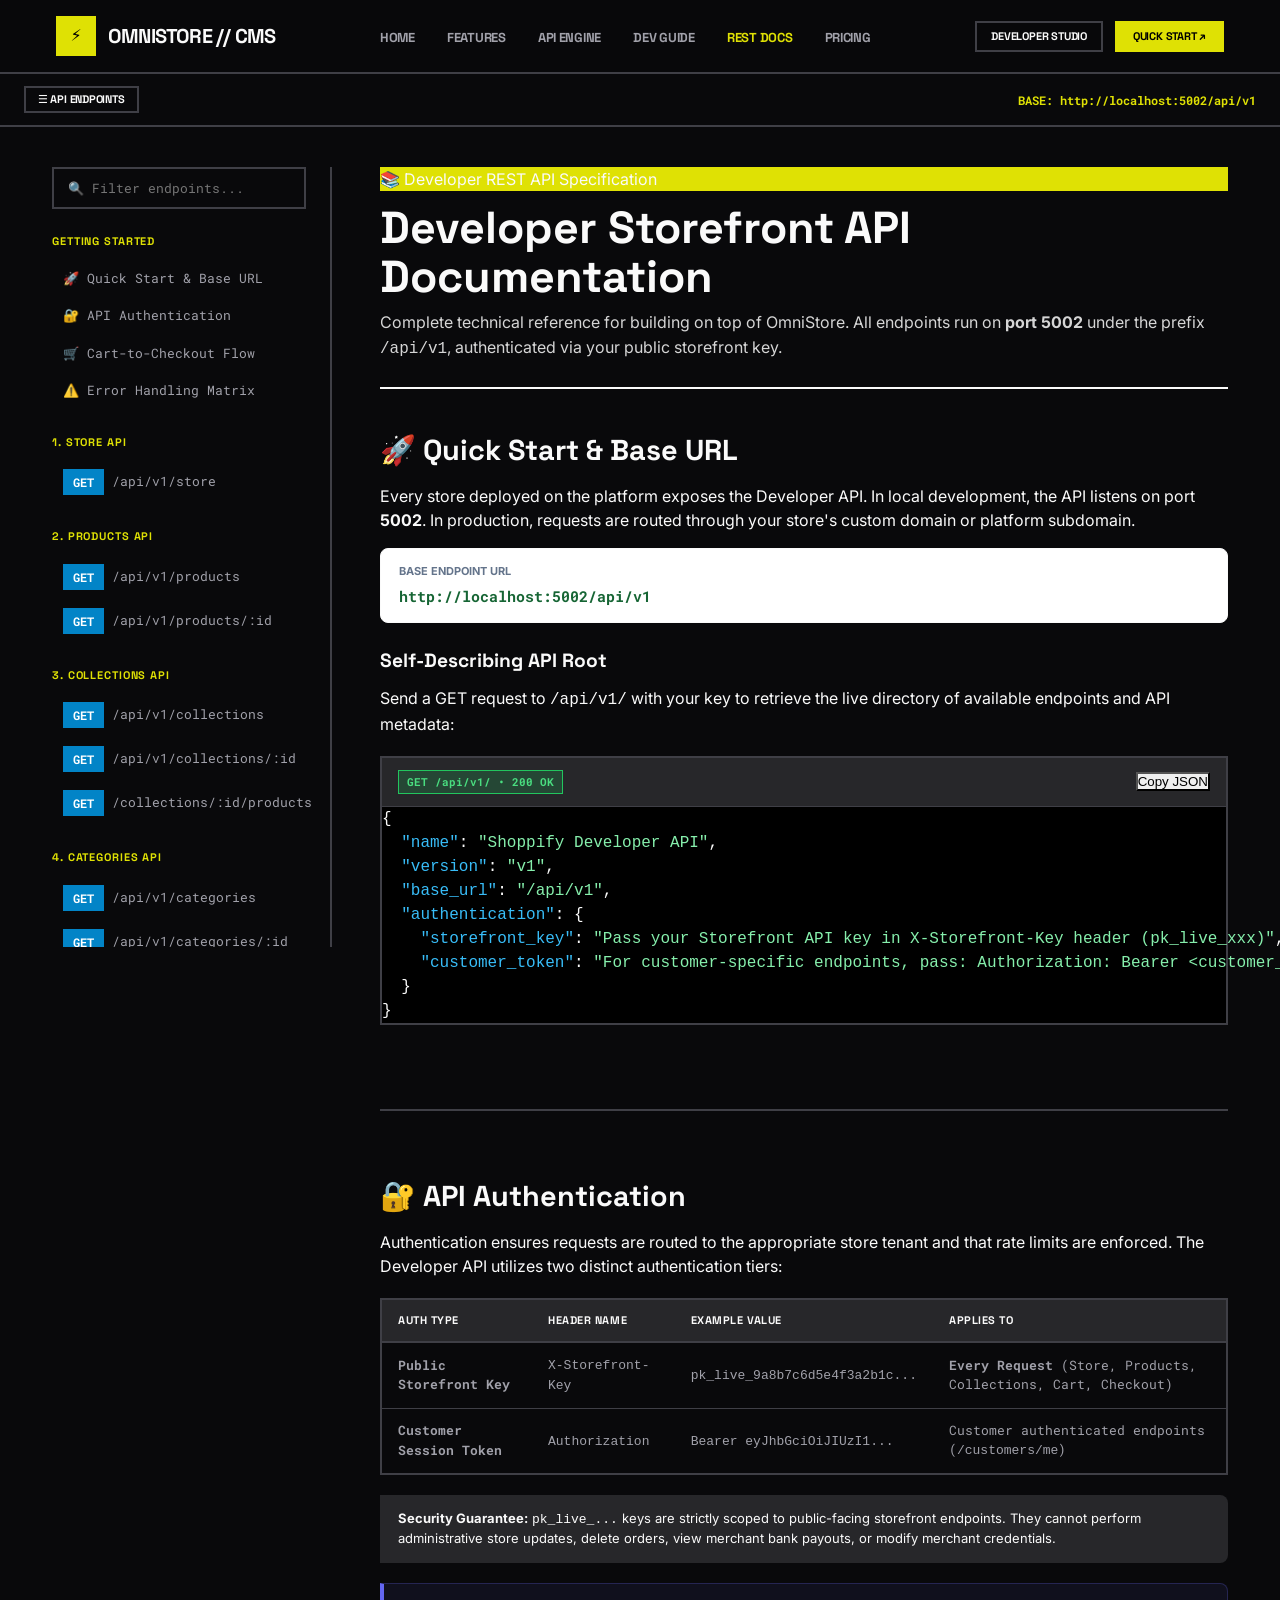
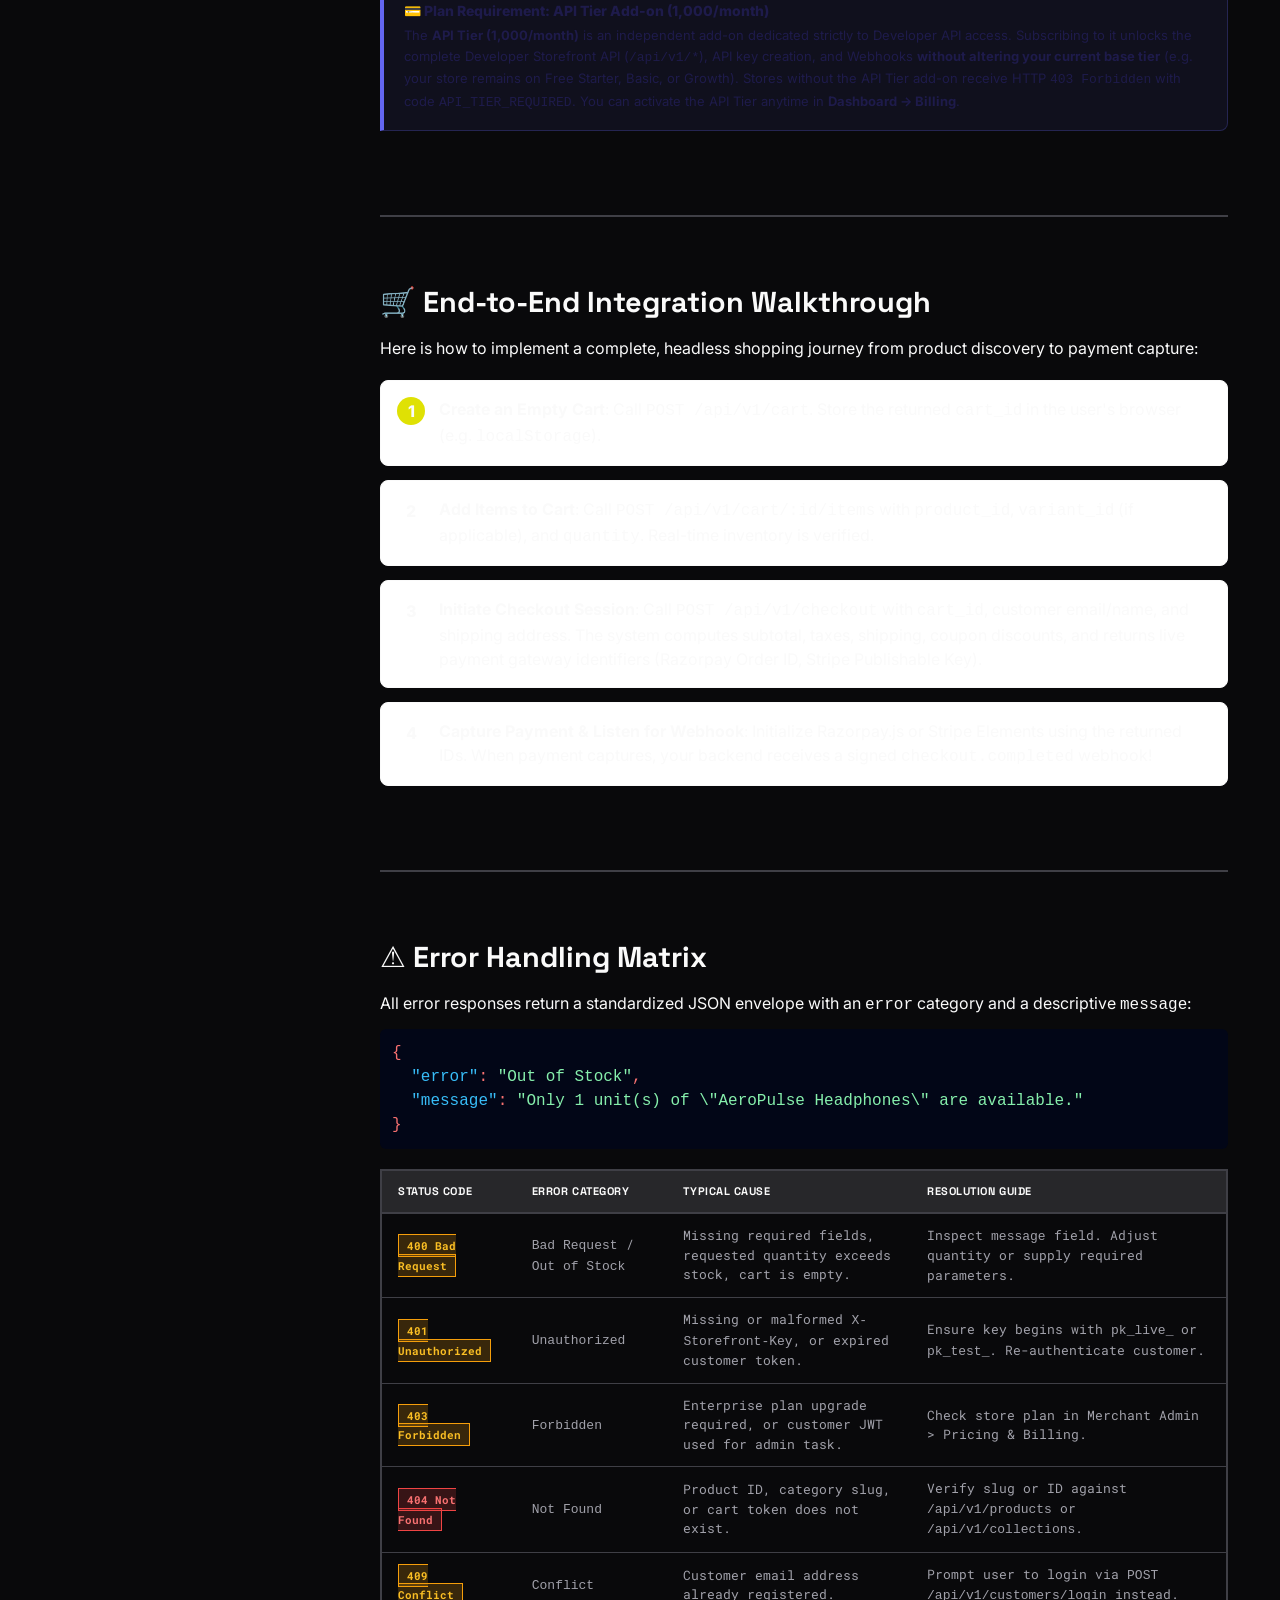
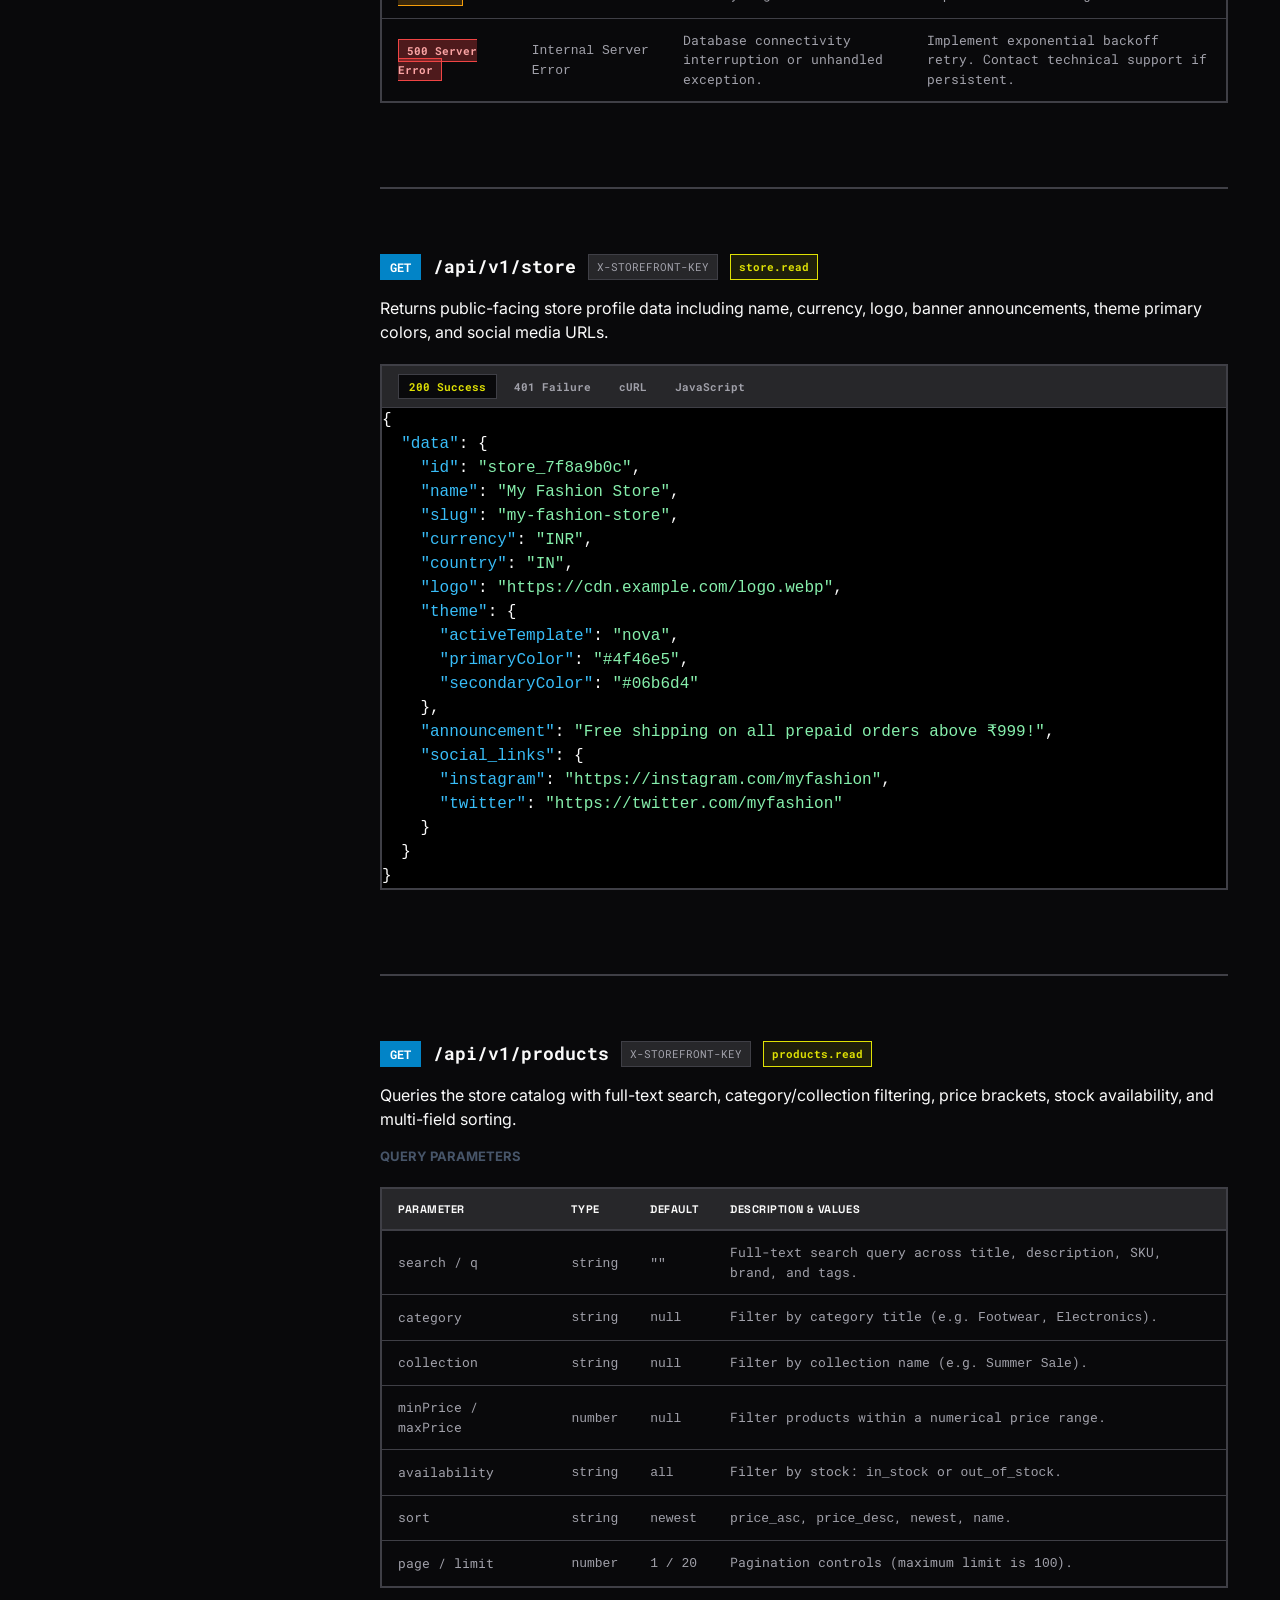
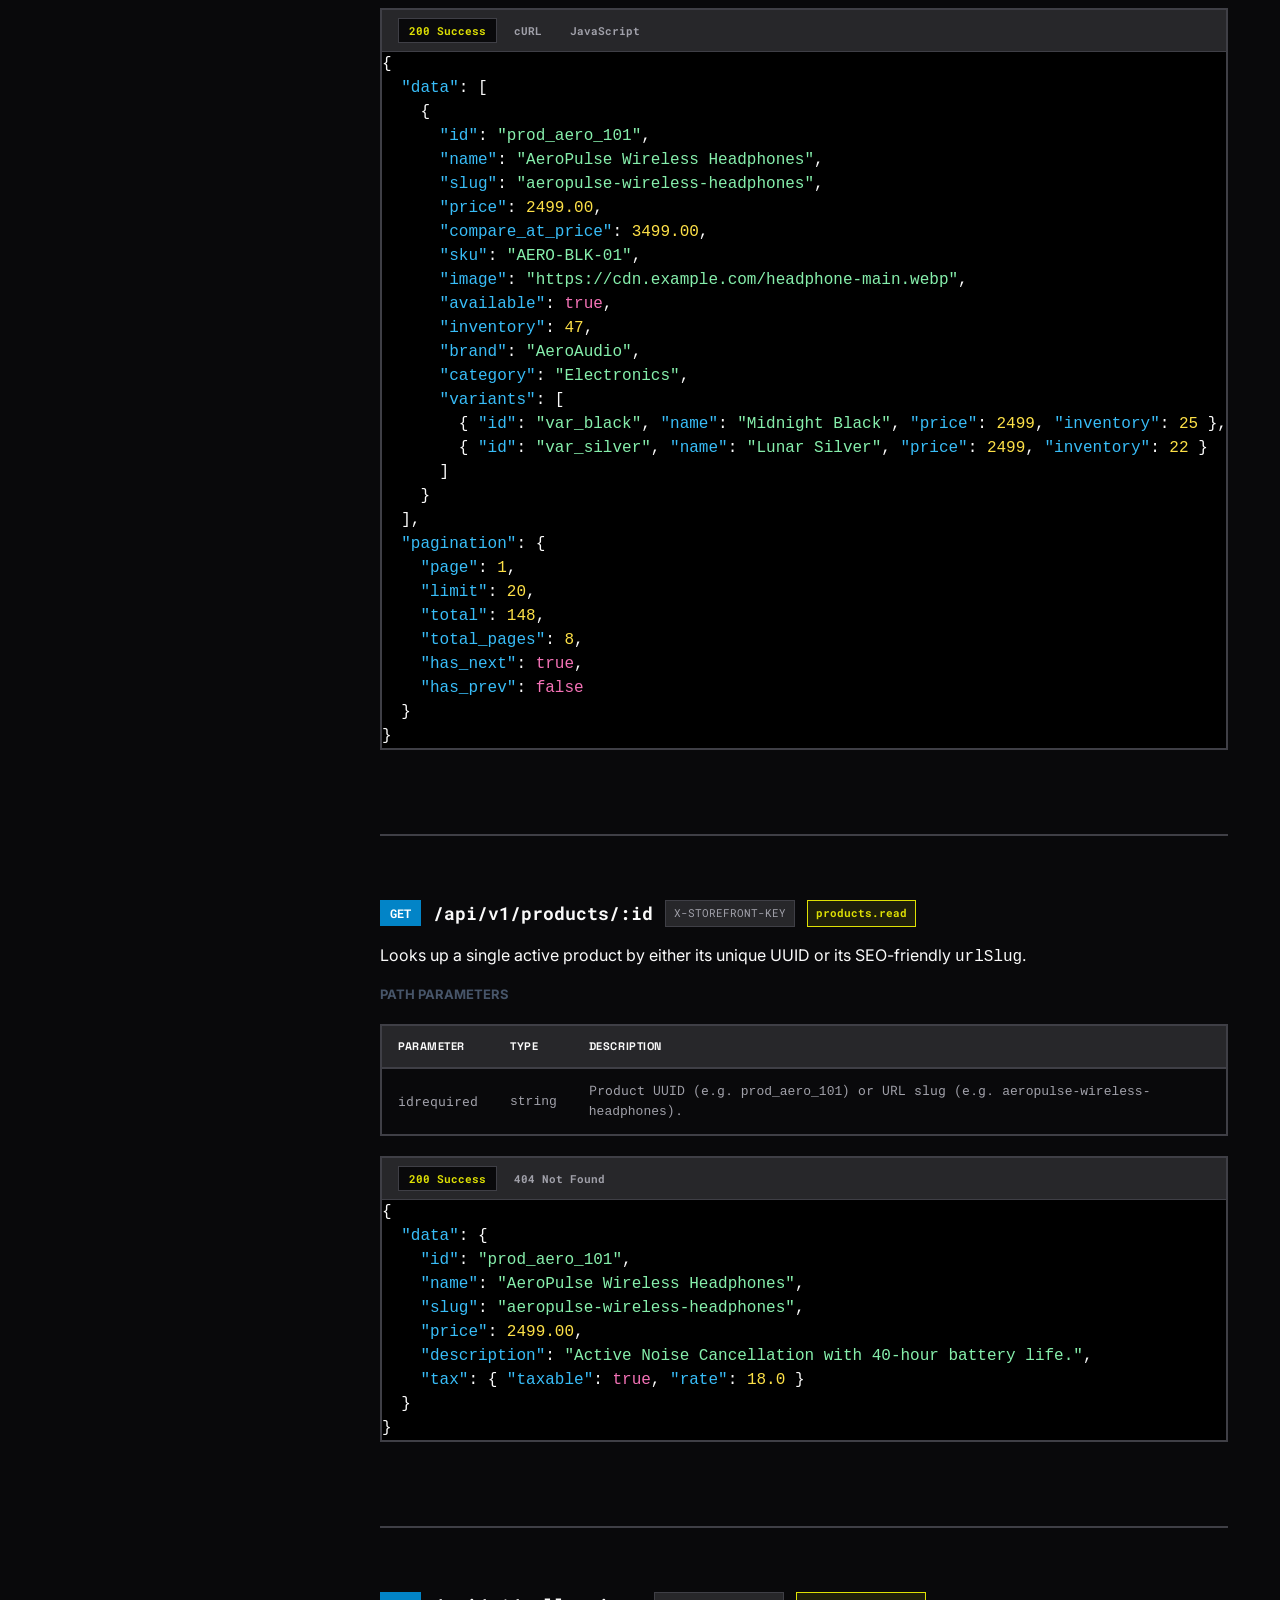
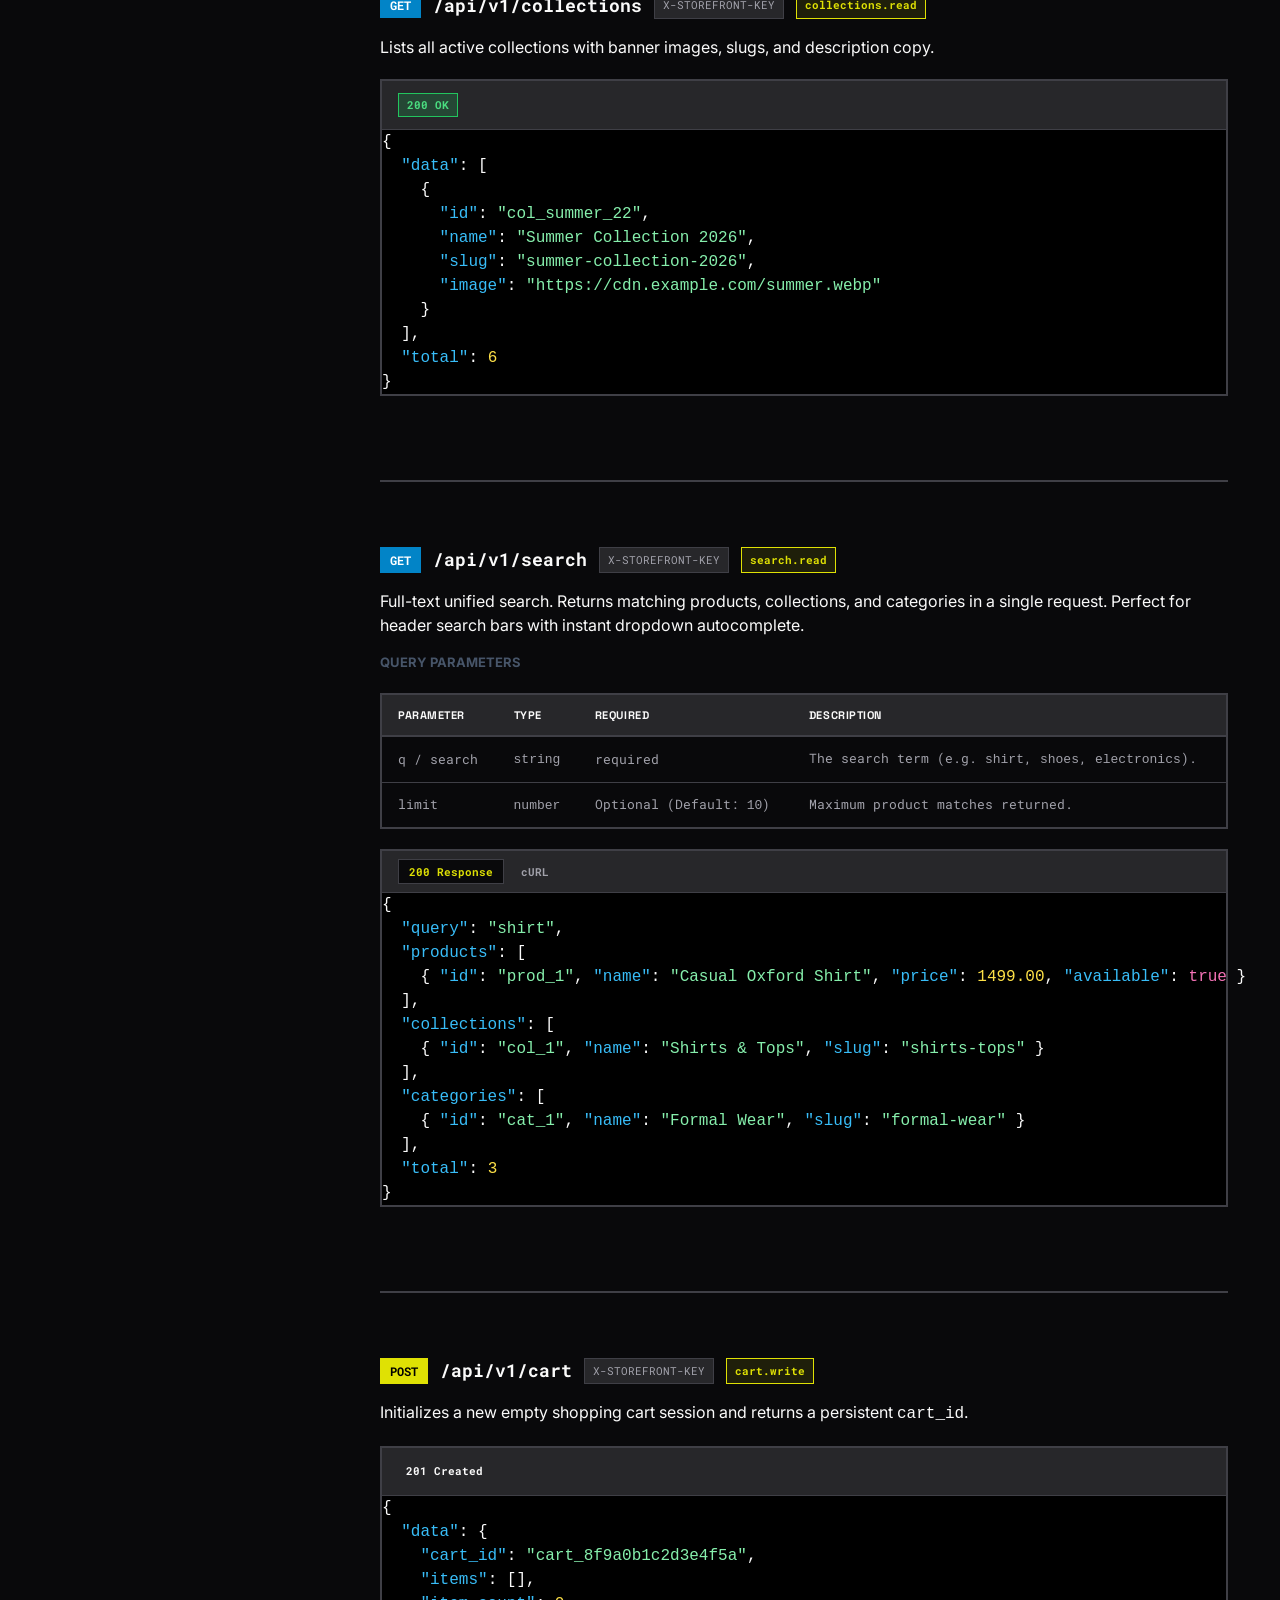
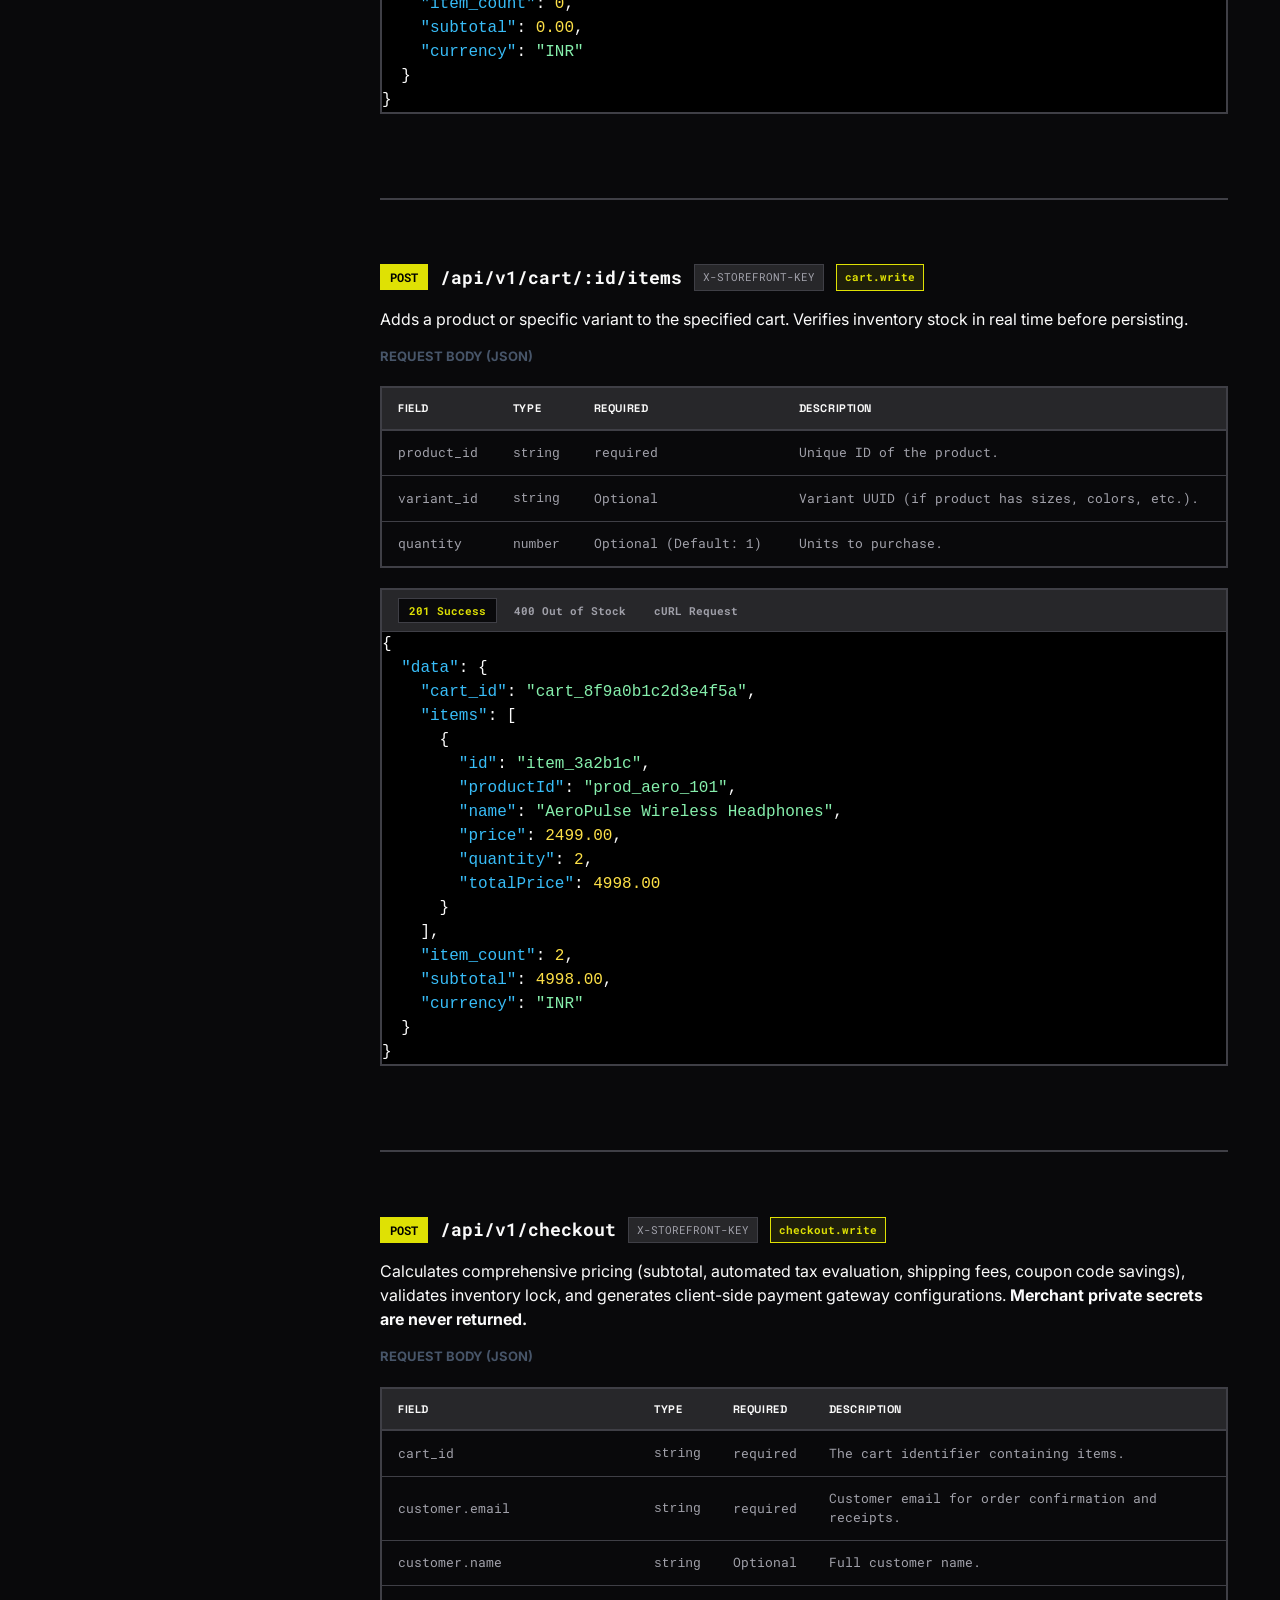
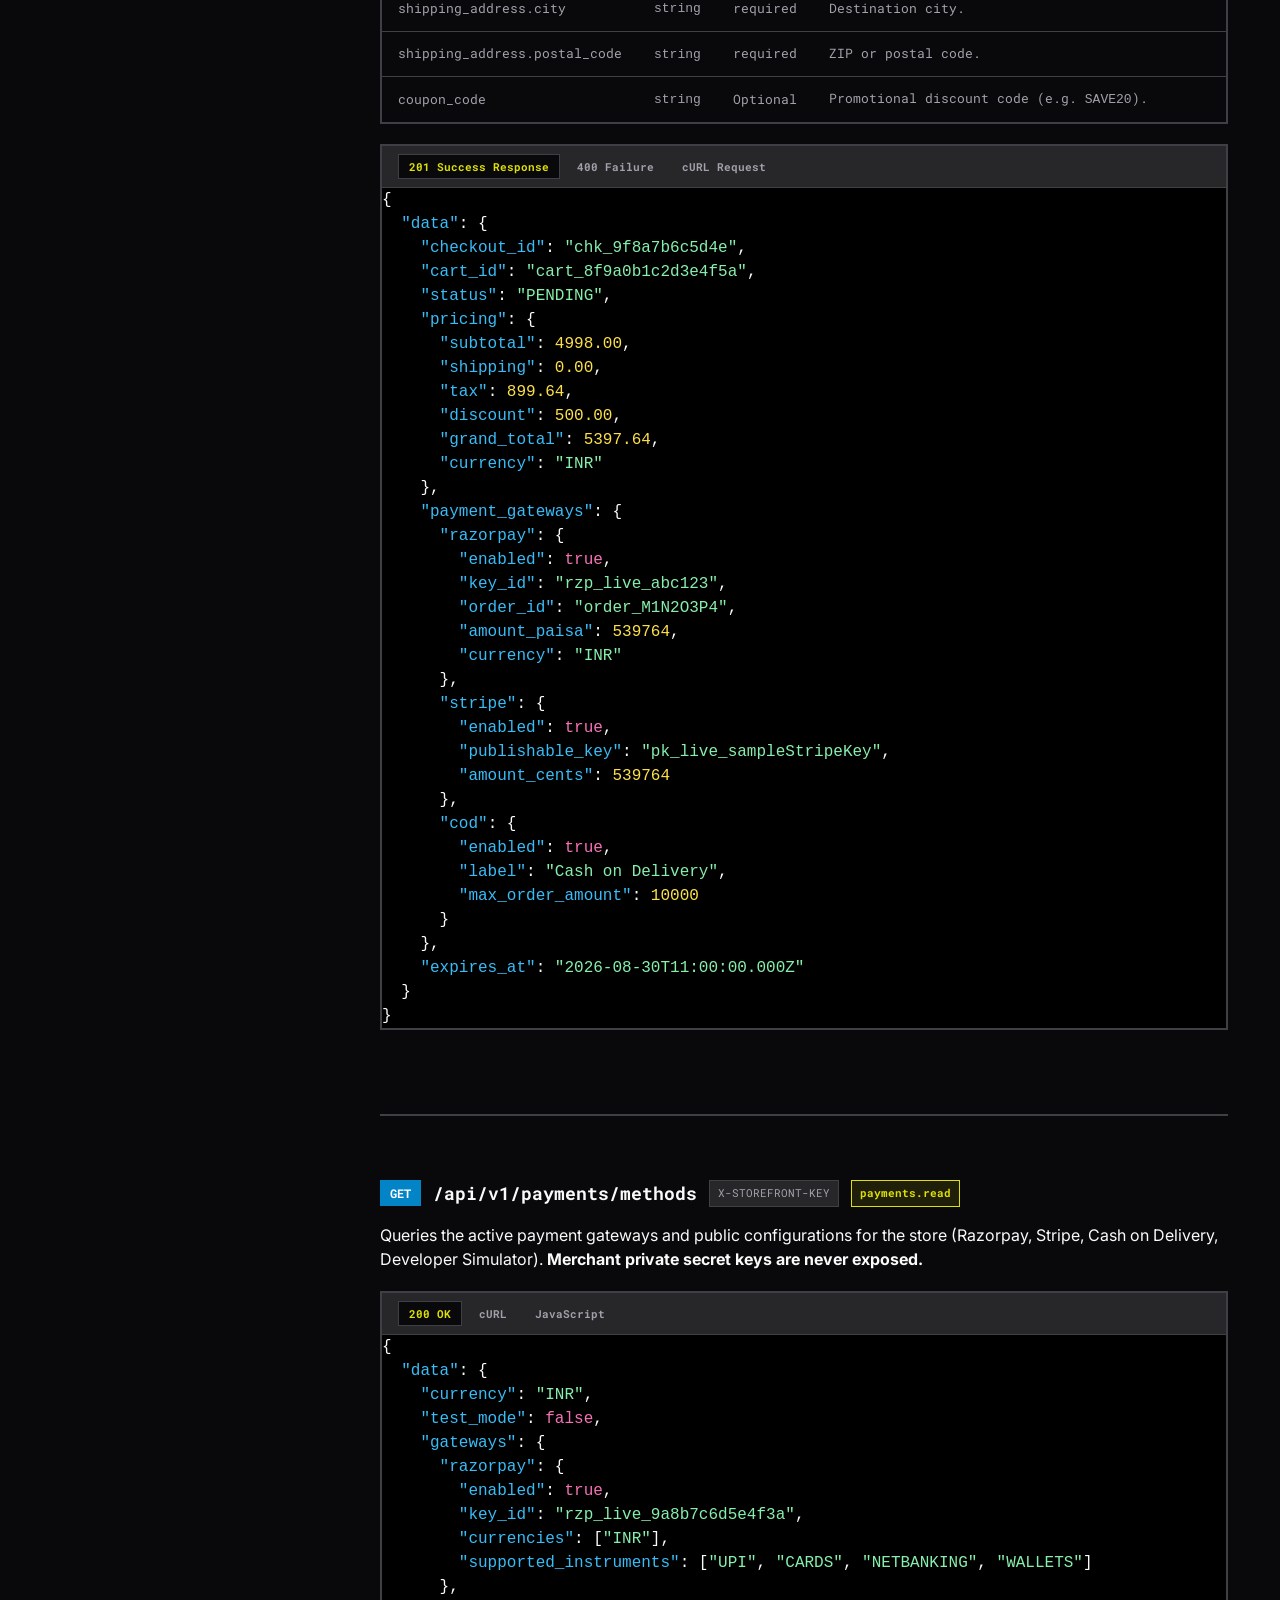
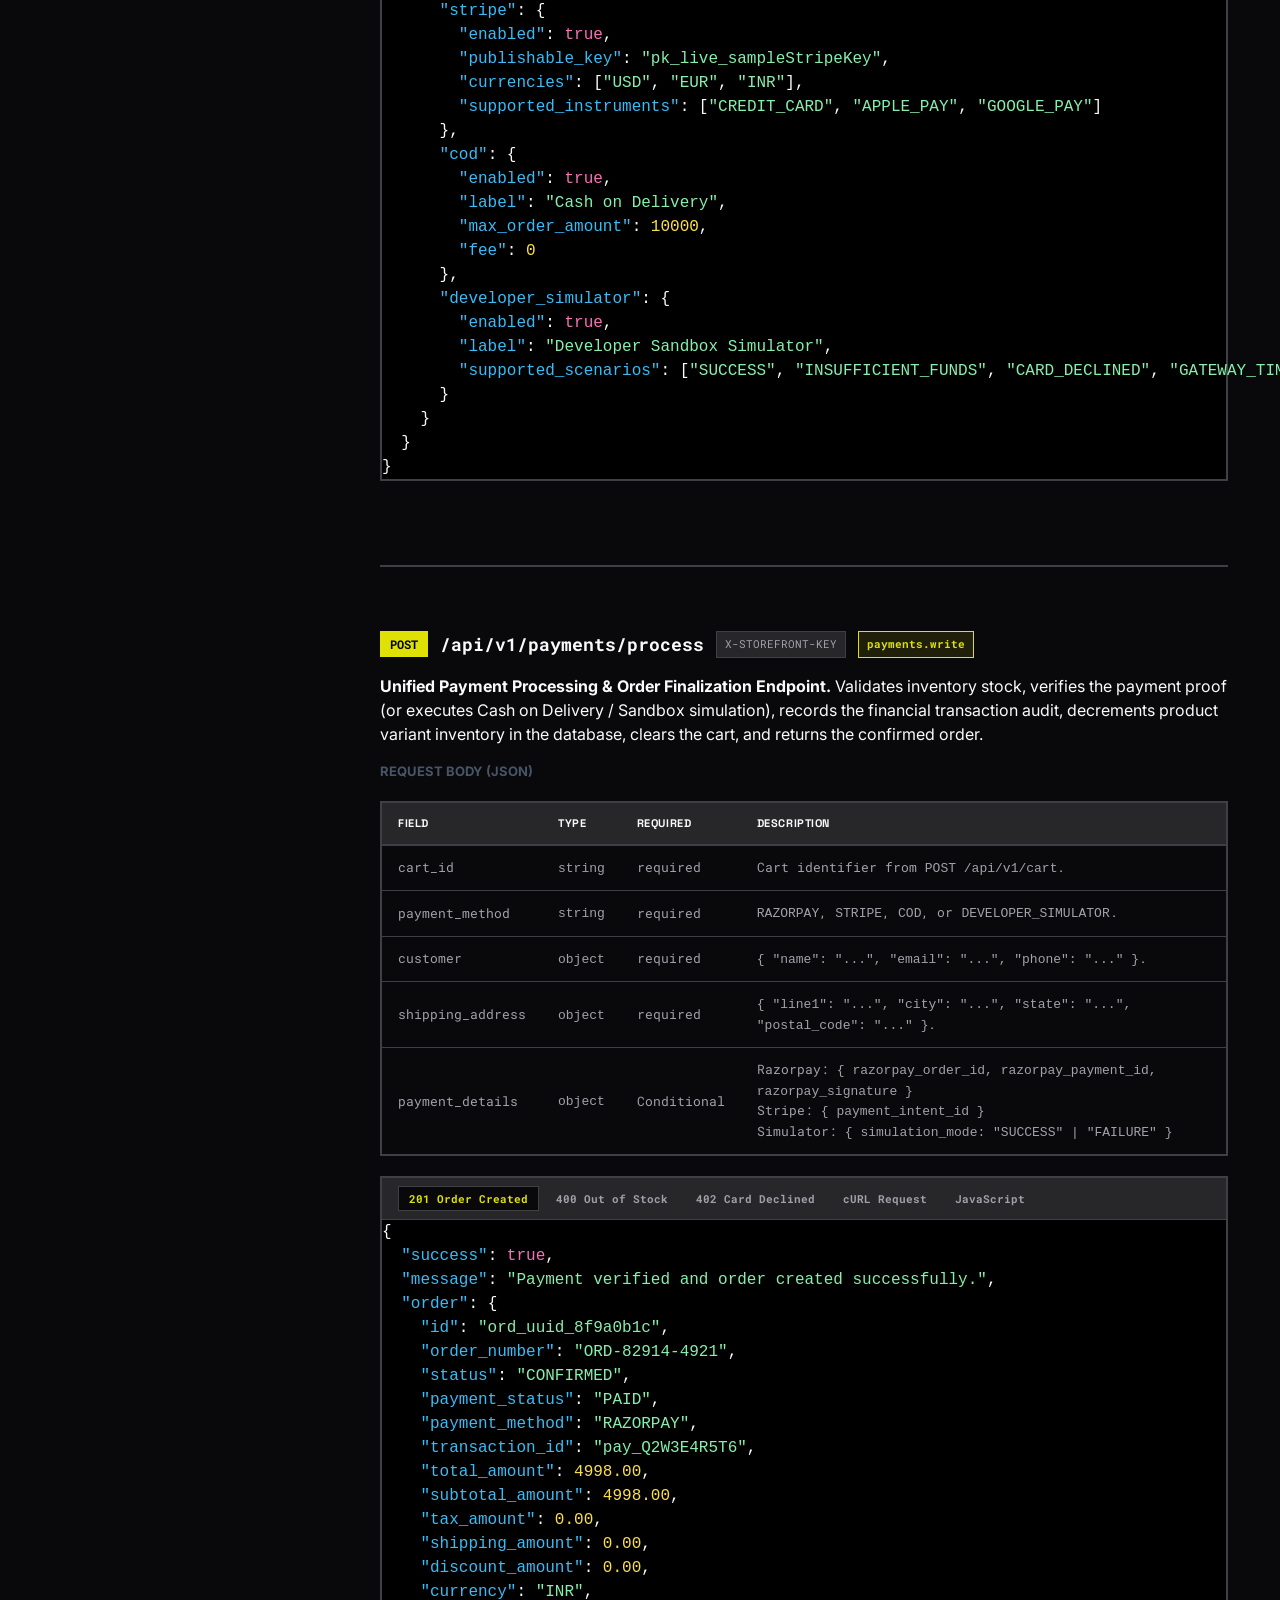
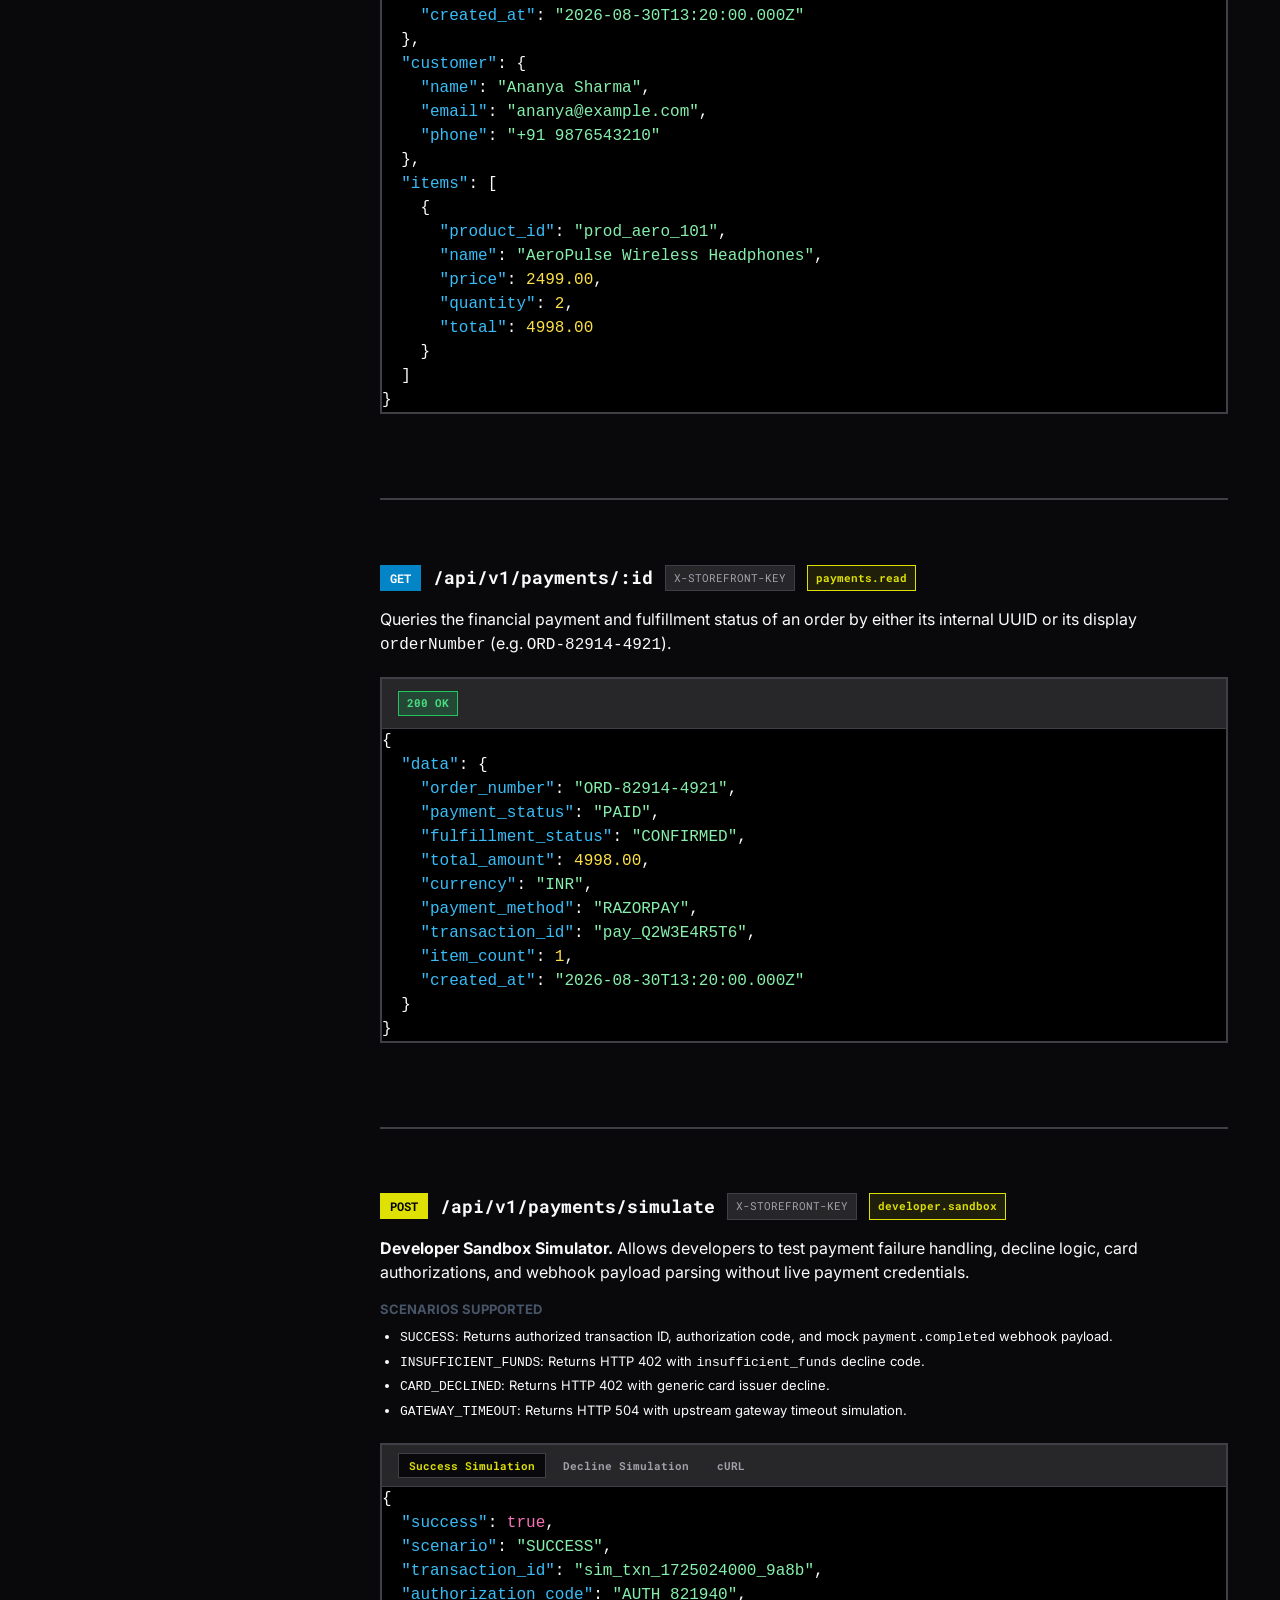
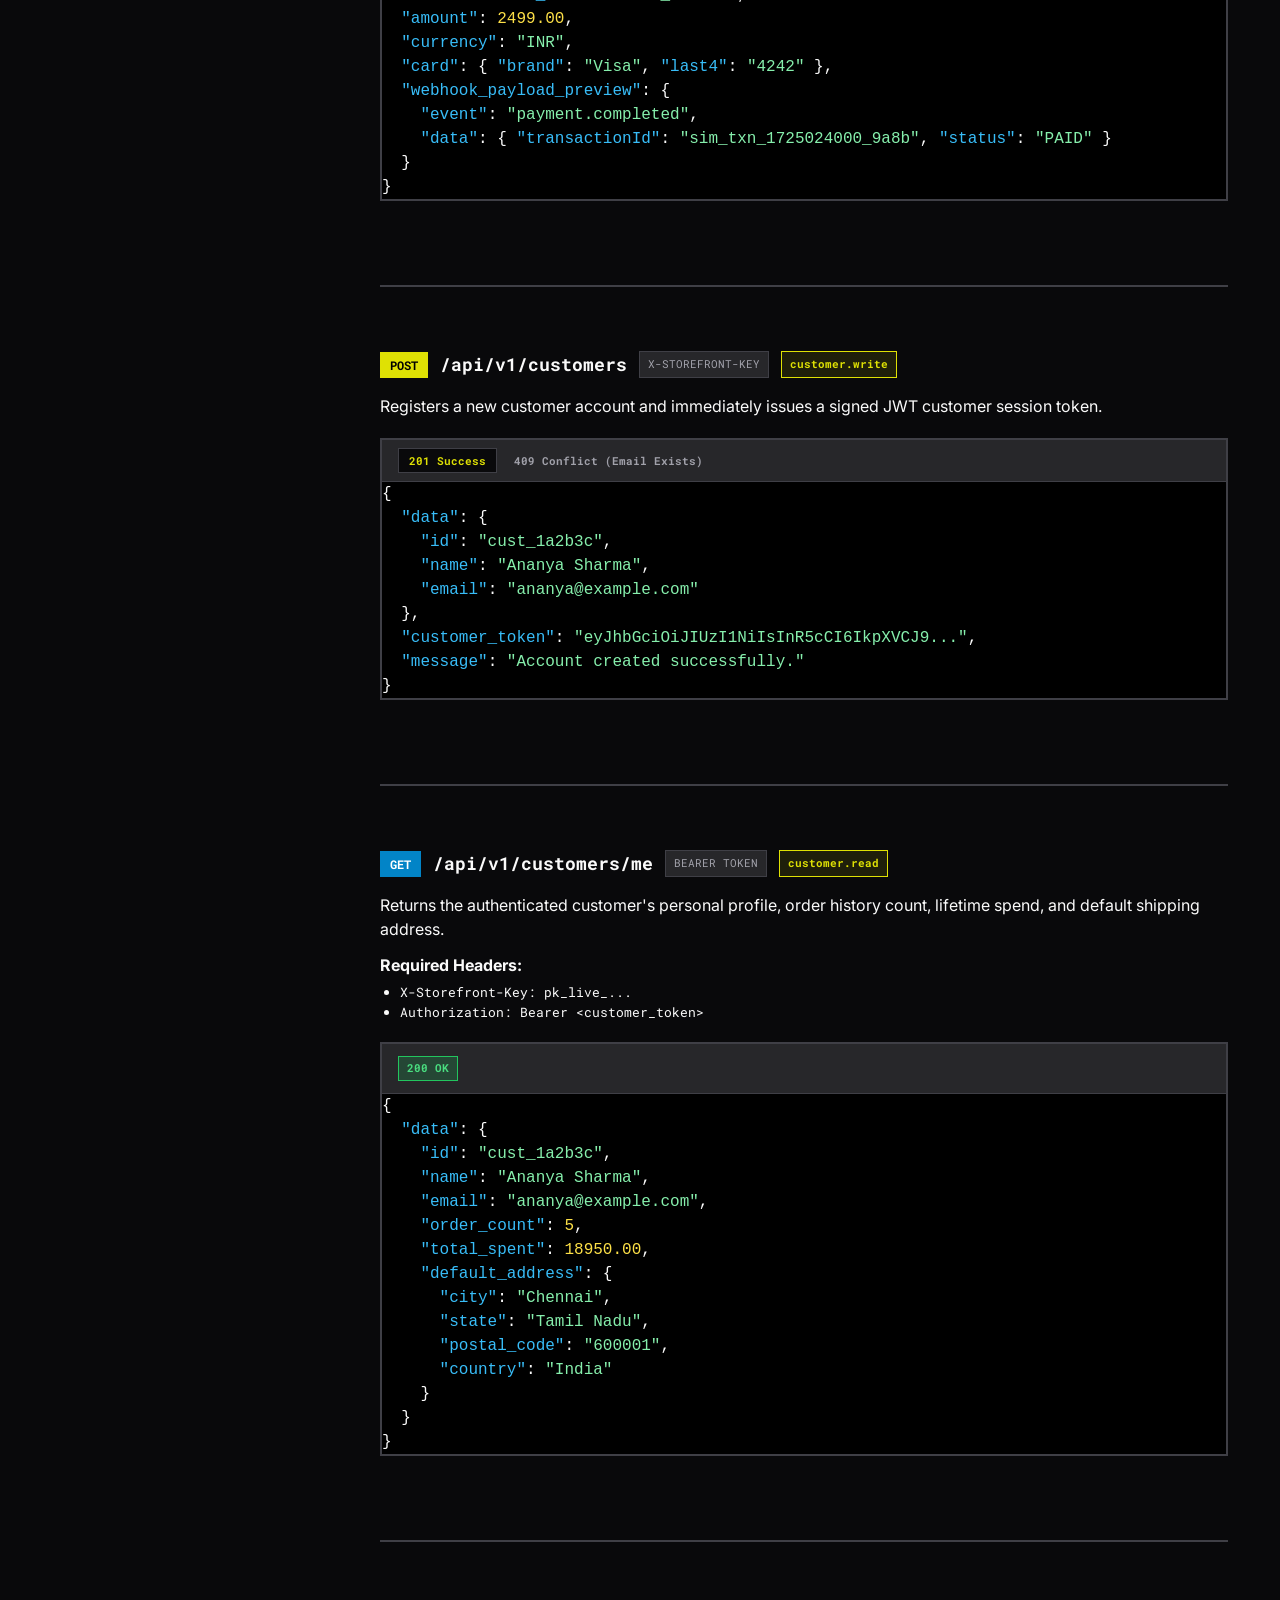
==== docs.html @ 976f294c "feat: add homepage, developer guide, and documentation files" ====
<!DOCTYPE html>
<html lang="en">

<head>
  <meta charset="UTF-8">
  <meta name="viewport" content="width=device-width, initial-scale=1.0">
  <title>Developer REST API Documentation (/api/v1) — OmniStore CMS</title>
  <meta name="description"
    content="Complete interactive API reference and integration guide for OmniStore Developer API (/api/v1). Store metadata, products, collections, search, cart, checkout, and customer endpoints.">
  <link rel="stylesheet" href="index.css">
  <link rel="icon"
    href="data:image/svg+xml,<svg xmlns=%22http://www.w3.org/2000/svg%22 viewBox=%220 0 100 100%22><text y=%22.9em%22 font-size=%2290%22>⚡</text></svg>">
  <style>
    /* Inline helper enhancements for docs */
    .docs-nav-link.active-scroll {
      background: var(--accent) !important;
      color: var(--accent-fg) !important;
      font-weight: 700 !important;
    }
    .json-key { color: #38bdf8; }
    .json-string { color: #86efac; }
    .json-number { color: #fde047; }
    .json-boolean { color: #f472b6; }
    .json-null { color: #94a3b8; }
    .tab-nav {
      display: flex;
      gap: 6px;
      padding: 8px 16px;
      background: var(--muted);
      border-bottom: 1px solid var(--border);
    }
    .tab-btn-doc {
      background: transparent;
      border: 1px solid transparent;
      color: var(--muted-fg);
      font-family: var(--font-mono);
      font-size: 11px;
      font-weight: 700;
      padding: 4px 10px;
      cursor: pointer;
      transition: all 0.15s;
    }
    .tab-btn-doc.active {
      background: var(--bg);
      border-color: var(--border);
      color: var(--accent);
    }
    .tab-pane {
      display: none;
    }
    .tab-pane.active {
      display: block;
    }
    .sandbox-card {
      background: var(--card-bg);
      border: 2px solid var(--border);
      padding: 16px 20px;
      margin: 16px 0;
    }
    .sandbox-input {
      font-family: var(--font-mono);
      font-size: 12px;
      padding: 8px 12px;
      border: 1px solid var(--border);
      width: 100%;
      background: var(--bg);
      color: var(--fg);
    }
  </style>
</head>

<body>

  <!-- Floating Navigation Bar -->
  <div class="navbar-wrapper">
    <nav class="navbar">
      <div class="nav-container">
        <!-- Logo Lockup -->
        <a href="index.html" class="brand-logo">
          <div class="brand-icon-box">⚡</div>
          <span class="brand-text">OMNISTORE // CMS</span>
        </a>

        <!-- Centered Nav Links -->
        <ul class="nav-links">
          <li><a href="index.html">Home</a></li>
          <li><a href="index.html#features">Features</a></li>
          <li><a href="index.html#developer-api">API Engine</a></li>
          <li><a href="developer-guide.html">Dev Guide</a></li>
          <li><a href="docs.html" class="active">REST Docs</a></li>
          <li><a href="index.html#pricing">Pricing</a></li>
        </ul>

        <!-- Nav Actions -->
        <div class="nav-actions">
          <a href="http://localhost:3000/developer" class="btn btn-secondary" style="font-size: 11px; padding: 8px 14px;">Developer Studio</a>
          <a href="#quick-start" class="btn btn-primary" style="font-size: 11px; padding: 8px 16px;">
            <span>Quick Start ↗</span>
          </a>
        </div>
      </div>
    </nav>
  </div>

  <!-- Mobile Sidebar Toggle -->
  <div style="padding: 12px 24px; background: var(--card-bg); border-bottom: 2px solid var(--border); display: flex; align-items: center; justify-content: space-between;" class="hide-on-desktop">
    <button onclick="toggleMobileSidebar()" class="btn btn-secondary" style="padding: 6px 12px; font-size: 11px;">
      ☰ API Endpoints
    </button>
    <span style="font-family: var(--font-mono); font-size: 12px; font-weight: 700; color: var(--accent);">
      BASE: http://localhost:5002/api/v1
    </span>
  </div>

  <!-- Docs Layout: Sidebar + Main Content -->
  <div class="container docs-layout">

    <!-- Sticky Left Sidebar Navigation -->
    <aside class="docs-sidebar" id="docs-sidebar">
      <input type="text" id="docs-search-input" class="docs-sidebar-search" placeholder="🔍 Filter endpoints..." onkeyup="filterDocsNav()">

      <!-- Section: Getting Started -->
      <div class="docs-nav-group">
        <div class="docs-group-title">Getting Started</div>
        <a href="#quick-start" class="docs-nav-link">🚀 Quick Start & Base URL</a>
        <a href="#authentication" class="docs-nav-link">🔐 API Authentication</a>
        <a href="#cart-flow" class="docs-nav-link">🛒 Cart-to-Checkout Flow</a>
        <a href="#errors" class="docs-nav-link">⚠️ Error Handling Matrix</a>
      </div>

      <!-- Section: Store API -->
      <div class="docs-nav-group">
        <div class="docs-group-title">1. Store API</div>
        <a href="#get-store" class="docs-nav-link">
          <span class="method-pill get">GET</span>
          <span>/api/v1/store</span>
        </a>
      </div>

      <!-- Section: Products API -->
      <div class="docs-nav-group">
        <div class="docs-group-title">2. Products API</div>
        <a href="#get-products" class="docs-nav-link">
          <span class="method-pill get">GET</span>
          <span>/api/v1/products</span>
        </a>
        <a href="#get-product-by-id" class="docs-nav-link">
          <span class="method-pill get">GET</span>
          <span>/api/v1/products/:id</span>
        </a>
      </div>

      <!-- Section: Collections API -->
      <div class="docs-nav-group">
        <div class="docs-group-title">3. Collections API</div>
        <a href="#get-collections" class="docs-nav-link">
          <span class="method-pill get">GET</span>
          <span>/api/v1/collections</span>
        </a>
        <a href="#get-collection-by-id" class="docs-nav-link">
          <span class="method-pill get">GET</span>
          <span>/api/v1/collections/:id</span>
        </a>
        <a href="#get-collection-products" class="docs-nav-link">
          <span class="method-pill get">GET</span>
          <span>/collections/:id/products</span>
        </a>
      </div>

      <!-- Section: Categories API -->
      <div class="docs-nav-group">
        <div class="docs-group-title">4. Categories API</div>
        <a href="#get-categories" class="docs-nav-link">
          <span class="method-pill get">GET</span>
          <span>/api/v1/categories</span>
        </a>
        <a href="#get-category-by-id" class="docs-nav-link">
          <span class="method-pill get">GET</span>
          <span>/api/v1/categories/:id</span>
        </a>
      </div>

      <!-- Section: Unified Search API -->
      <div class="docs-nav-group">
        <div class="docs-group-title">5. Search API</div>
        <a href="#search" class="docs-nav-link">
          <span class="method-pill get">GET</span>
          <span>/api/v1/search</span>
        </a>
      </div>

      <!-- Section: Cart Engine API -->
      <div class="docs-nav-group">
        <div class="docs-group-title">6. Cart Engine API</div>
        <a href="#post-cart" class="docs-nav-link">
          <span class="method-pill post">POST</span>
          <span>/api/v1/cart</span>
        </a>
        <a href="#get-cart" class="docs-nav-link">
          <span class="method-pill get">GET</span>
          <span>/api/v1/cart/:id</span>
        </a>
        <a href="#add-cart-item" class="docs-nav-link">
          <span class="method-pill post">POST</span>
          <span>/api/v1/cart/:id/items</span>
        </a>
        <a href="#patch-cart-item" class="docs-nav-link">
          <span class="method-pill patch">PATCH</span>
          <span>/cart/:id/items/:itemId</span>
        </a>
        <a href="#delete-cart-item" class="docs-nav-link">
          <span class="method-pill delete">DEL</span>
          <span>/cart/:id/items/:itemId</span>
        </a>
      </div>

      <!-- Section: Checkout API -->
      <div class="docs-nav-group">
        <div class="docs-group-title">7. Checkout API</div>
        <a href="#post-checkout" class="docs-nav-link">
          <span class="method-pill post">POST</span>
          <span>/api/v1/checkout</span>
        </a>
        <a href="#get-checkout" class="docs-nav-link">
          <span class="method-pill get">GET</span>
          <span>/api/v1/checkout/:id</span>
        </a>
      </div>

      <!-- Section: Payments API (Developer API) -->
      <div class="docs-nav-group">
        <div class="docs-group-title">8. Payments API</div>
        <a href="#payment-methods" class="docs-nav-link">
          <span class="method-pill get">GET</span>
          <span>/payments/methods</span>
        </a>
        <a href="#payment-process" class="docs-nav-link">
          <span class="method-pill post">POST</span>
          <span>/payments/process</span>
        </a>
        <a href="#payment-status" class="docs-nav-link">
          <span class="method-pill get">GET</span>
          <span>/payments/:id</span>
        </a>
        <a href="#payment-simulate" class="docs-nav-link">
          <span class="method-pill post">POST</span>
          <span>/payments/simulate</span>
        </a>
      </div>

      <!-- Section: Customer API -->
      <div class="docs-nav-group">
        <div class="docs-group-title">9. Customer API</div>
        <a href="#customer-register" class="docs-nav-link">
          <span class="method-pill post">POST</span>
          <span>/api/v1/customers</span>
        </a>
        <a href="#customer-login" class="docs-nav-link">
          <span class="method-pill post">POST</span>
          <span>/customers/login</span>
        </a>
        <a href="#customer-me" class="docs-nav-link">
          <span class="method-pill get">GET</span>
          <span>/customers/me</span>
        </a>
        <a href="#customer-me-patch" class="docs-nav-link">
          <span class="method-pill patch">PATCH</span>
          <span>/customers/me</span>
        </a>
      </div>

      <!-- Section: Webhooks -->
      <div class="docs-nav-group">
        <div class="docs-group-title">10. Webhooks & Events</div>
        <a href="#webhooks" class="docs-nav-link">⚡ Storefront Events</a>
      </div>
    </aside>

    <!-- Main Content Area -->
    <main class="docs-content">

      <!-- HEADER BANNER -->
      <div style="margin-bottom: 40px; padding-bottom: 24px; border-bottom: 2px solid var(--color-forest-ink);">
        <div class="tagline-badge" style="background: var(--color-highlighter-yellow);">📚 Developer REST API Specification</div>
        <h1 style="font-family: var(--font-bricolage-grotesque); font-size: clamp(2rem, 4vw, 2.8rem); font-weight: 800; line-height: 1.1; margin: 12px 0 8px 0;">
          Developer Storefront API Documentation
        </h1>
        <p style="font-size: 16px; opacity: 0.85; line-height: 1.6;">
          Complete technical reference for building on top of OmniStore. All endpoints run on <strong>port 5002</strong> under the prefix <code>/api/v1</code>, authenticated via your public storefront key.
        </p>
      </div>

      <!-- ── SECTION: QUICK START ─────────────────────────────────────────── -->
      <section class="doc-section" id="quick-start">
        <h2 style="font-family: var(--font-bricolage-grotesque); font-size: 1.8rem; font-weight: 800; margin-bottom: 12px;">
          🚀 Quick Start & Base URL
        </h2>
        <p>
          Every store deployed on the platform exposes the Developer API. In local development, the API listens on port <strong>5002</strong>. In production, requests are routed through your store's custom domain or platform subdomain.
        </p>

        <div class="code-block" style="background: #ffffff; border: 1px solid var(--color-forest-ink); border-radius: 8px; padding: 14px 18px; margin: 16px 0;">
          <div style="font-size: 11px; text-transform: uppercase; font-weight: 700; color: #64748b; margin-bottom: 6px;">Base Endpoint URL</div>
          <div style="font-family: var(--font-roboto-mono); font-size: 15px; font-weight: 700; color: #166534;">
            http://localhost:5002/api/v1
          </div>
        </div>

        <h3 style="font-family: var(--font-bricolage-grotesque); font-size: 1.2rem; font-weight: 800; margin: 24px 0 10px 0;">
          Self-Describing API Root
        </h3>
        <p>
          Send a GET request to <code>/api/v1/</code> with your key to retrieve the live directory of available endpoints and API metadata:
        </p>

        <div class="response-card">
          <div class="response-header">
            <span class="status-badge status-200">GET /api/v1/ • 200 OK</span>
            <button class="terminal-copy-btn" onclick="copySnippet('api-root-res')">Copy JSON</button>
          </div>
          <div class="terminal-body">
            <pre id="api-root-res">{
  <span class="json-key">"name"</span>: <span class="json-string">"Shoppify Developer API"</span>,
  <span class="json-key">"version"</span>: <span class="json-string">"v1"</span>,
  <span class="json-key">"base_url"</span>: <span class="json-string">"/api/v1"</span>,
  <span class="json-key">"authentication"</span>: {
    <span class="json-key">"storefront_key"</span>: <span class="json-string">"Pass your Storefront API key in X-Storefront-Key header (pk_live_xxx)"</span>,
    <span class="json-key">"customer_token"</span>: <span class="json-string">"For customer-specific endpoints, pass: Authorization: Bearer &lt;customer_token&gt;"</span>
  }
}</pre>
          </div>
        </div>
      </section>

      <!-- ── SECTION: AUTHENTICATION ──────────────────────────────────────── -->
      <section class="doc-section" id="authentication">
        <h2 style="font-family: var(--font-bricolage-grotesque); font-size: 1.8rem; font-weight: 800; margin-bottom: 12px;">
          🔐 API Authentication
        </h2>
        <p>
          Authentication ensures requests are routed to the appropriate store tenant and that rate limits are enforced. The Developer API utilizes two distinct authentication tiers:
        </p>

        <table class="doc-table">
          <thead>
            <tr>
              <th>Auth Type</th>
              <th>Header Name</th>
              <th>Example Value</th>
              <th>Applies To</th>
            </tr>
          </thead>
          <tbody>
            <tr>
              <td><strong>Public Storefront Key</strong></td>
              <td><code>X-Storefront-Key</code></td>
              <td><code>pk_live_9a8b7c6d5e4f3a2b1c...</code></td>
              <td><strong>Every Request</strong> (Store, Products, Collections, Cart, Checkout)</td>
            </tr>
            <tr>
              <td><strong>Customer Session Token</strong></td>
              <td><code>Authorization</code></td>
              <td><code>Bearer eyJhbGciOiJIUzI1...</code></td>
              <td>Customer authenticated endpoints (<code>/customers/me</code>)</td>
            </tr>
          </tbody>
        </table>

        <div style="background: var(--color-whisper-gray); border-left: 4px solid var(--color-terracotta); padding: 14px 18px; border-radius: 0 8px 8px 0; margin: 20px 0; font-size: 13px;">
          <strong>Security Guarantee:</strong> <code>pk_live_...</code> keys are strictly scoped to public-facing storefront endpoints. They cannot perform administrative store updates, delete orders, view merchant bank payouts, or modify merchant credentials.
        </div>

        <!-- API Tier Requirement Notice -->
        <div style="background: rgba(99, 102, 241, 0.08); border: 1px solid rgba(99, 102, 241, 0.25); border-left: 4px solid #6366f1; padding: 16px 20px; border-radius: 0 8px 8px 0; margin: 20px 0; font-size: 13px; color: #1e1b4b;">
          <div style="display: flex; align-items: center; gap: 8px; font-weight: 800; font-size: 14px; margin-bottom: 4px;">
            <span>💳 Plan Requirement: API Tier Add-on (1,000/month)</span>
          </div>
          <p style="margin: 0; line-height: 1.6;">
            The <strong>API Tier (1,000/month)</strong> is an independent add-on dedicated strictly to Developer API access. Subscribing to it unlocks the complete Developer Storefront API (<code>/api/v1/*</code>), API key creation, and Webhooks <strong>without altering your current base tier</strong> (e.g. your store remains on Free Starter, Basic, or Growth). Stores without the API Tier add-on receive HTTP <code>403 Forbidden</code> with code <code>API_TIER_REQUIRED</code>. You can activate the API Tier anytime in <strong>Dashboard → Billing</strong>.
          </p>
        </div>
      </section>

      <!-- ── SECTION: CART-TO-CHECKOUT FLOW ───────────────────────────────── -->
      <section class="doc-section" id="cart-flow">
        <h2 style="font-family: var(--font-bricolage-grotesque); font-size: 1.8rem; font-weight: 800; margin-bottom: 12px;">
          🛒 End-to-End Integration Walkthrough
        </h2>
        <p>
          Here is how to implement a complete, headless shopping journey from product discovery to payment capture:
        </p>

        <div style="display: flex; flex-direction: column; gap: 14px; margin: 20px 0;">
          <div style="display: flex; gap: 14px; background: #ffffff; padding: 16px; border: 1px solid var(--color-forest-ink); border-radius: 8px;">
            <div style="width: 28px; height: 28px; border-radius: 50%; background: var(--color-highlighter-yellow); font-weight: 800; display: flex; align-items: center; justify-content: center; flex-shrink: 0;">1</div>
            <div>
              <strong>Create an Empty Cart</strong>: Call <code>POST /api/v1/cart</code>. Store the returned <code>cart_id</code> in the user's browser (e.g. <code>localStorage</code>).
            </div>
          </div>

          <div style="display: flex; gap: 14px; background: #ffffff; padding: 16px; border: 1px solid var(--color-forest-ink); border-radius: 8px;">
            <div style="width: 28px; height: 28px; border-radius: 50%; background: var(--color-sticky-note-teal); font-weight: 800; display: flex; align-items: center; justify-content: center; flex-shrink: 0;">2</div>
            <div>
              <strong>Add Items to Cart</strong>: Call <code>POST /api/v1/cart/:id/items</code> with <code>product_id</code>, <code>variant_id</code> (if applicable), and <code>quantity</code>. Real-time inventory is verified.
            </div>
          </div>

          <div style="display: flex; gap: 14px; background: #ffffff; padding: 16px; border: 1px solid var(--color-forest-ink); border-radius: 8px;">
            <div style="width: 28px; height: 28px; border-radius: 50%; background: var(--color-sticky-note-mint); font-weight: 800; display: flex; align-items: center; justify-content: center; flex-shrink: 0;">3</div>
            <div>
              <strong>Initiate Checkout Session</strong>: Call <code>POST /api/v1/checkout</code> with <code>cart_id</code>, customer email/name, and shipping address. The system computes subtotal, taxes, shipping, coupon discounts, and returns live payment gateway identifiers (Razorpay Order ID, Stripe Publishable Key).
            </div>
          </div>

          <div style="display: flex; gap: 14px; background: #ffffff; padding: 16px; border: 1px solid var(--color-forest-ink); border-radius: 8px;">
            <div style="width: 28px; height: 28px; border-radius: 50%; background: var(--color-sticky-note-blush); font-weight: 800; display: flex; align-items: center; justify-content: center; flex-shrink: 0;">4</div>
            <div>
              <strong>Capture Payment & Listen for Webhook</strong>: Initialize Razorpay.js or Stripe Elements using the returned IDs. When payment captures, your backend receives a signed <code>checkout.completed</code> webhook!
            </div>
          </div>
        </div>
      </section>

      <!-- ── SECTION: ERROR CODES MATRIX ─────────────────────────────────── -->
      <section class="doc-section" id="errors">
        <h2 style="font-family: var(--font-bricolage-grotesque); font-size: 1.8rem; font-weight: 800; margin-bottom: 12px;">
          ⚠️ Error Handling Matrix
        </h2>
        <p>
          All error responses return a standardized JSON envelope with an <code>error</code> category and a descriptive <code>message</code>:
        </p>

        <div class="code-block" style="background: #020617; border-radius: 6px; padding: 12px; margin: 12px 0;">
          <pre style="color: #f87171;">{
  <span class="json-key">"error"</span>: <span class="json-string">"Out of Stock"</span>,
  <span class="json-key">"message"</span>: <span class="json-string">"Only 1 unit(s) of \"AeroPulse Headphones\" are available."</span>
}</pre>
        </div>

        <table class="doc-table">
          <thead>
            <tr>
              <th>Status Code</th>
              <th>Error Category</th>
              <th>Typical Cause</th>
              <th>Resolution Guide</th>
            </tr>
          </thead>
          <tbody>
            <tr>
              <td><span class="status-badge status-400">400 Bad Request</span></td>
              <td><code>Bad Request</code> / <code>Out of Stock</code></td>
              <td>Missing required fields, requested quantity exceeds stock, cart is empty.</td>
              <td>Inspect <code>message</code> field. Adjust quantity or supply required parameters.</td>
            </tr>
            <tr>
              <td><span class="status-badge status-400">401 Unauthorized</span></td>
              <td><code>Unauthorized</code></td>
              <td>Missing or malformed <code>X-Storefront-Key</code>, or expired customer token.</td>
              <td>Ensure key begins with <code>pk_live_</code> or <code>pk_test_</code>. Re-authenticate customer.</td>
            </tr>
            <tr>
              <td><span class="status-badge status-400">403 Forbidden</span></td>
              <td><code>Forbidden</code></td>
              <td>Enterprise plan upgrade required, or customer JWT used for admin task.</td>
              <td>Check store plan in Merchant Admin > Pricing & Billing.</td>
            </tr>
            <tr>
              <td><span class="status-badge status-404">404 Not Found</span></td>
              <td><code>Not Found</code></td>
              <td>Product ID, category slug, or cart token does not exist.</td>
              <td>Verify slug or ID against <code>/api/v1/products</code> or <code>/api/v1/collections</code>.</td>
            </tr>
            <tr>
              <td><span class="status-badge status-400">409 Conflict</span></td>
              <td><code>Conflict</code></td>
              <td>Customer email address already registered.</td>
              <td>Prompt user to login via <code>POST /api/v1/customers/login</code> instead.</td>
            </tr>
            <tr>
              <td><span class="status-badge status-500">500 Server Error</span></td>
              <td><code>Internal Server Error</code></td>
              <td>Database connectivity interruption or unhandled exception.</td>
              <td>Implement exponential backoff retry. Contact technical support if persistent.</td>
            </tr>
          </tbody>
        </table>
      </section>

      <!-- ── 1. STORE API ────────────────────────────────────────────────── -->
      <section class="doc-section" id="get-store">
        <div class="doc-endpoint-header">
          <span class="method-pill get">GET</span>
          <span class="doc-endpoint-path">/api/v1/store</span>
          <span class="doc-auth-badge">X-Storefront-Key</span>
          <span class="pill-scope">store.read</span>
        </div>
        <p>
          Returns public-facing store profile data including name, currency, logo, banner announcements, theme primary colors, and social media URLs.
        </p>

        <!-- Tabs: Response, Failure, cURL, JS -->
        <div class="response-card">
          <div class="tab-nav">
            <button class="tab-btn-doc active" onclick="switchDocTab(this, 'store-success')">200 Success</button>
            <button class="tab-btn-doc" onclick="switchDocTab(this, 'store-failure')">401 Failure</button>
            <button class="tab-btn-doc" onclick="switchDocTab(this, 'store-curl')">cURL</button>
            <button class="tab-btn-doc" onclick="switchDocTab(this, 'store-js')">JavaScript</button>
          </div>

          <div class="terminal-body">
            <div class="tab-pane active" id="store-success">
              <pre>{
  <span class="json-key">"data"</span>: {
    <span class="json-key">"id"</span>: <span class="json-string">"store_7f8a9b0c"</span>,
    <span class="json-key">"name"</span>: <span class="json-string">"My Fashion Store"</span>,
    <span class="json-key">"slug"</span>: <span class="json-string">"my-fashion-store"</span>,
    <span class="json-key">"currency"</span>: <span class="json-string">"INR"</span>,
    <span class="json-key">"country"</span>: <span class="json-string">"IN"</span>,
    <span class="json-key">"logo"</span>: <span class="json-string">"https://cdn.example.com/logo.webp"</span>,
    <span class="json-key">"theme"</span>: {
      <span class="json-key">"activeTemplate"</span>: <span class="json-string">"nova"</span>,
      <span class="json-key">"primaryColor"</span>: <span class="json-string">"#4f46e5"</span>,
      <span class="json-key">"secondaryColor"</span>: <span class="json-string">"#06b6d4"</span>
    },
    <span class="json-key">"announcement"</span>: <span class="json-string">"Free shipping on all prepaid orders above ₹999!"</span>,
    <span class="json-key">"social_links"</span>: {
      <span class="json-key">"instagram"</span>: <span class="json-string">"https://instagram.com/myfashion"</span>,
      <span class="json-key">"twitter"</span>: <span class="json-string">"https://twitter.com/myfashion"</span>
    }
  }
}</pre>
            </div>

            <div class="tab-pane" id="store-failure">
              <pre>{
  <span class="json-key">"error"</span>: <span class="json-string">"Unauthorized"</span>,
  <span class="json-key">"message"</span>: <span class="json-string">"Missing or invalid API key. Pass your Storefront API key in the X-Storefront-Key header."</span>,
  <span class="json-key">"docs"</span>: <span class="json-string">"/api/v1/docs"</span>
}</pre>
            </div>

            <div class="tab-pane" id="store-curl">
              <pre>curl -X GET "http://localhost:5002/api/v1/store" \
  -H "X-Storefront-Key: pk_live_9a8b7c6d5e4f3a2b1c0d9e8f7a6b5c4d94f2" \
  -H "Content-Type: application/json"</pre>
            </div>

            <div class="tab-pane" id="store-js">
              <pre>const res = await fetch("http://localhost:5002/api/v1/store", {
  headers: {
    "X-Storefront-Key": "pk_live_9a8b7c6d5e4f3a2b1c0d9e8f7a6b5c4d94f2"
  }
});
const { data } = await res.json();
console.log(data.name, data.currency, data.theme);</pre>
            </div>
          </div>
        </div>
      </section>

      <!-- ── 2. PRODUCTS API ─────────────────────────────────────────────── -->
      <section class="doc-section" id="get-products">
        <div class="doc-endpoint-header">
          <span class="method-pill get">GET</span>
          <span class="doc-endpoint-path">/api/v1/products</span>
          <span class="doc-auth-badge">X-Storefront-Key</span>
          <span class="pill-scope">products.read</span>
        </div>
        <p>
          Queries the store catalog with full-text search, category/collection filtering, price brackets, stock availability, and multi-field sorting.
        </p>

        <h4 style="font-size: 13px; font-weight: 700; text-transform: uppercase; margin: 16px 0 6px 0; color: #475569;">
          Query Parameters
        </h4>
        <table class="doc-table">
          <thead>
            <tr>
              <th>Parameter</th>
              <th>Type</th>
              <th>Default</th>
              <th>Description & Values</th>
            </tr>
          </thead>
          <tbody>
            <tr>
              <td><span class="param-name">search / q</span></td>
              <td><code>string</code></td>
              <td><code>""</code></td>
              <td>Full-text search query across title, description, SKU, brand, and tags.</td>
            </tr>
            <tr>
              <td><span class="param-name">category</span></td>
              <td><code>string</code></td>
              <td><code>null</code></td>
              <td>Filter by category title (e.g. <code>Footwear</code>, <code>Electronics</code>).</td>
            </tr>
            <tr>
              <td><span class="param-name">collection</span></td>
              <td><code>string</code></td>
              <td><code>null</code></td>
              <td>Filter by collection name (e.g. <code>Summer Sale</code>).</td>
            </tr>
            <tr>
              <td><span class="param-name">minPrice / maxPrice</span></td>
              <td><code>number</code></td>
              <td><code>null</code></td>
              <td>Filter products within a numerical price range.</td>
            </tr>
            <tr>
              <td><span class="param-name">availability</span></td>
              <td><code>string</code></td>
              <td><code>all</code></td>
              <td>Filter by stock: <code>in_stock</code> or <code>out_of_stock</code>.</td>
            </tr>
            <tr>
              <td><span class="param-name">sort</span></td>
              <td><code>string</code></td>
              <td><code>newest</code></td>
              <td><code>price_asc</code>, <code>price_desc</code>, <code>newest</code>, <code>name</code>.</td>
            </tr>
            <tr>
              <td><span class="param-name">page / limit</span></td>
              <td><code>number</code></td>
              <td><code>1 / 20</code></td>
              <td>Pagination controls (maximum limit is <code>100</code>).</td>
            </tr>
          </tbody>
        </table>

        <!-- Tabs -->
        <div class="response-card">
          <div class="tab-nav">
            <button class="tab-btn-doc active" onclick="switchDocTab(this, 'products-success')">200 Success</button>
            <button class="tab-btn-doc" onclick="switchDocTab(this, 'products-curl')">cURL</button>
            <button class="tab-btn-doc" onclick="switchDocTab(this, 'products-js')">JavaScript</button>
          </div>

          <div class="terminal-body">
            <div class="tab-pane active" id="products-success">
              <pre>{
  <span class="json-key">"data"</span>: [
    {
      <span class="json-key">"id"</span>: <span class="json-string">"prod_aero_101"</span>,
      <span class="json-key">"name"</span>: <span class="json-string">"AeroPulse Wireless Headphones"</span>,
      <span class="json-key">"slug"</span>: <span class="json-string">"aeropulse-wireless-headphones"</span>,
      <span class="json-key">"price"</span>: <span class="json-number">2499.00</span>,
      <span class="json-key">"compare_at_price"</span>: <span class="json-number">3499.00</span>,
      <span class="json-key">"sku"</span>: <span class="json-string">"AERO-BLK-01"</span>,
      <span class="json-key">"image"</span>: <span class="json-string">"https://cdn.example.com/headphone-main.webp"</span>,
      <span class="json-key">"available"</span>: <span class="json-boolean">true</span>,
      <span class="json-key">"inventory"</span>: <span class="json-number">47</span>,
      <span class="json-key">"brand"</span>: <span class="json-string">"AeroAudio"</span>,
      <span class="json-key">"category"</span>: <span class="json-string">"Electronics"</span>,
      <span class="json-key">"variants"</span>: [
        { <span class="json-key">"id"</span>: <span class="json-string">"var_black"</span>, <span class="json-key">"name"</span>: <span class="json-string">"Midnight Black"</span>, <span class="json-key">"price"</span>: <span class="json-number">2499</span>, <span class="json-key">"inventory"</span>: <span class="json-number">25</span> },
        { <span class="json-key">"id"</span>: <span class="json-string">"var_silver"</span>, <span class="json-key">"name"</span>: <span class="json-string">"Lunar Silver"</span>, <span class="json-key">"price"</span>: <span class="json-number">2499</span>, <span class="json-key">"inventory"</span>: <span class="json-number">22</span> }
      ]
    }
  ],
  <span class="json-key">"pagination"</span>: {
    <span class="json-key">"page"</span>: <span class="json-number">1</span>,
    <span class="json-key">"limit"</span>: <span class="json-number">20</span>,
    <span class="json-key">"total"</span>: <span class="json-number">148</span>,
    <span class="json-key">"total_pages"</span>: <span class="json-number">8</span>,
    <span class="json-key">"has_next"</span>: <span class="json-boolean">true</span>,
    <span class="json-key">"has_prev"</span>: <span class="json-boolean">false</span>
  }
}</pre>
            </div>

            <div class="tab-pane" id="products-curl">
              <pre>curl -X GET "http://localhost:5002/api/v1/products?collection=shirts&availability=in_stock&sort=price_asc&limit=20" \
  -H "X-Storefront-Key: pk_live_YOUR_KEY"</pre>
            </div>

            <div class="tab-pane" id="products-js">
              <pre>const res = await fetch("http://localhost:5002/api/v1/products?limit=12", {
  headers: { "X-Storefront-Key": "pk_live_YOUR_KEY" }
});
const { data: products, pagination } = await res.json();</pre>
            </div>
          </div>
        </div>
      </section>

      <!-- ── 2B. GET PRODUCT BY ID ───────────────────────────────────────── -->
      <section class="doc-section" id="get-product-by-id">
        <div class="doc-endpoint-header">
          <span class="method-pill get">GET</span>
          <span class="doc-endpoint-path">/api/v1/products/:id</span>
          <span class="doc-auth-badge">X-Storefront-Key</span>
          <span class="pill-scope">products.read</span>
        </div>
        <p>
          Looks up a single active product by either its unique UUID or its SEO-friendly <code>urlSlug</code>.
        </p>

        <h4 style="font-size: 13px; font-weight: 700; text-transform: uppercase; margin: 16px 0 6px 0; color: #475569;">Path Parameters</h4>
        <table class="doc-table">
          <thead><tr><th>Parameter</th><th>Type</th><th>Description</th></tr></thead>
          <tbody>
            <tr>
              <td><span class="param-name">id</span><span class="param-required">required</span></td>
              <td><code>string</code></td>
              <td>Product UUID (e.g. <code>prod_aero_101</code>) or URL slug (e.g. <code>aeropulse-wireless-headphones</code>).</td>
            </tr>
          </tbody>
        </table>

        <!-- Tabs -->
        <div class="response-card">
          <div class="tab-nav">
            <button class="tab-btn-doc active" onclick="switchDocTab(this, 'product-id-success')">200 Success</button>
            <button class="tab-btn-doc" onclick="switchDocTab(this, 'product-id-404')">404 Not Found</button>
          </div>
          <div class="terminal-body">
            <div class="tab-pane active" id="product-id-success">
              <pre>{
  <span class="json-key">"data"</span>: {
    <span class="json-key">"id"</span>: <span class="json-string">"prod_aero_101"</span>,
    <span class="json-key">"name"</span>: <span class="json-string">"AeroPulse Wireless Headphones"</span>,
    <span class="json-key">"slug"</span>: <span class="json-string">"aeropulse-wireless-headphones"</span>,
    <span class="json-key">"price"</span>: <span class="json-number">2499.00</span>,
    <span class="json-key">"description"</span>: <span class="json-string">"Active Noise Cancellation with 40-hour battery life."</span>,
    <span class="json-key">"tax"</span>: { <span class="json-key">"taxable"</span>: <span class="json-boolean">true</span>, <span class="json-key">"rate"</span>: <span class="json-number">18.0</span> }
  }
}</pre>
            </div>
            <div class="tab-pane" id="product-id-404">
              <pre>{
  <span class="json-key">"error"</span>: <span class="json-string">"Not Found"</span>,
  <span class="json-key">"message"</span>: <span class="json-string">"Product \"invalid-slug-99\" not found."</span>
}</pre>
            </div>
          </div>
        </div>
      </section>

      <!-- ── 3. COLLECTIONS API ──────────────────────────────────────────── -->
      <section class="doc-section" id="get-collections">
        <div class="doc-endpoint-header">
          <span class="method-pill get">GET</span>
          <span class="doc-endpoint-path">/api/v1/collections</span>
          <span class="doc-auth-badge">X-Storefront-Key</span>
          <span class="pill-scope">collections.read</span>
        </div>
        <p>Lists all active collections with banner images, slugs, and description copy.</p>

        <div class="response-card">
          <div class="response-header">
            <span class="status-badge status-200">200 OK</span>
          </div>
          <div class="terminal-body">
            <pre>{
  <span class="json-key">"data"</span>: [
    {
      <span class="json-key">"id"</span>: <span class="json-string">"col_summer_22"</span>,
      <span class="json-key">"name"</span>: <span class="json-string">"Summer Collection 2026"</span>,
      <span class="json-key">"slug"</span>: <span class="json-string">"summer-collection-2026"</span>,
      <span class="json-key">"image"</span>: <span class="json-string">"https://cdn.example.com/summer.webp"</span>
    }
  ],
  <span class="json-key">"total"</span>: <span class="json-number">6</span>
}</pre>
          </div>
        </div>
      </section>

      <!-- ── 5. SEARCH API ───────────────────────────────────────────────── -->
      <section class="doc-section" id="search">
        <div class="doc-endpoint-header">
          <span class="method-pill get">GET</span>
          <span class="doc-endpoint-path">/api/v1/search</span>
          <span class="doc-auth-badge">X-Storefront-Key</span>
          <span class="pill-scope">search.read</span>
        </div>
        <p>
          Full-text unified search. Returns matching products, collections, and categories in a single request. Perfect for header search bars with instant dropdown autocomplete.
        </p>

        <h4 style="font-size: 13px; font-weight: 700; text-transform: uppercase; margin: 16px 0 6px 0; color: #475569;">Query Parameters</h4>
        <table class="doc-table">
          <thead><tr><th>Parameter</th><th>Type</th><th>Required</th><th>Description</th></tr></thead>
          <tbody>
            <tr>
              <td><span class="param-name">q / search</span></td>
              <td><code>string</code></td>
              <td><span class="param-required">required</span></td>
              <td>The search term (e.g. <code>shirt</code>, <code>shoes</code>, <code>electronics</code>).</td>
            </tr>
            <tr>
              <td><span class="param-name">limit</span></td>
              <td><code>number</code></td>
              <td>Optional (Default: <code>10</code>)</td>
              <td>Maximum product matches returned.</td>
            </tr>
          </tbody>
        </table>

        <!-- Tabs -->
        <div class="response-card">
          <div class="tab-nav">
            <button class="tab-btn-doc active" onclick="switchDocTab(this, 'search-success')">200 Response</button>
            <button class="tab-btn-doc" onclick="switchDocTab(this, 'search-curl')">cURL</button>
          </div>
          <div class="terminal-body">
            <div class="tab-pane active" id="search-success">
              <pre>{
  <span class="json-key">"query"</span>: <span class="json-string">"shirt"</span>,
  <span class="json-key">"products"</span>: [
    { <span class="json-key">"id"</span>: <span class="json-string">"prod_1"</span>, <span class="json-key">"name"</span>: <span class="json-string">"Casual Oxford Shirt"</span>, <span class="json-key">"price"</span>: <span class="json-number">1499.00</span>, <span class="json-key">"available"</span>: <span class="json-boolean">true</span> }
  ],
  <span class="json-key">"collections"</span>: [
    { <span class="json-key">"id"</span>: <span class="json-string">"col_1"</span>, <span class="json-key">"name"</span>: <span class="json-string">"Shirts & Tops"</span>, <span class="json-key">"slug"</span>: <span class="json-string">"shirts-tops"</span> }
  ],
  <span class="json-key">"categories"</span>: [
    { <span class="json-key">"id"</span>: <span class="json-string">"cat_1"</span>, <span class="json-key">"name"</span>: <span class="json-string">"Formal Wear"</span>, <span class="json-key">"slug"</span>: <span class="json-string">"formal-wear"</span> }
  ],
  <span class="json-key">"total"</span>: <span class="json-number">3</span>
}</pre>
            </div>
            <div class="tab-pane" id="search-curl">
              <pre>curl -X GET "http://localhost:5002/api/v1/search?q=shirt&limit=5" \
  -H "X-Storefront-Key: pk_live_YOUR_KEY"</pre>
            </div>
          </div>
        </div>
      </section>

      <!-- ── 6. CART ENGINE API ──────────────────────────────────────────── -->
      <section class="doc-section" id="post-cart">
        <div class="doc-endpoint-header">
          <span class="method-pill post">POST</span>
          <span class="doc-endpoint-path">/api/v1/cart</span>
          <span class="doc-auth-badge">X-Storefront-Key</span>
          <span class="pill-scope">cart.write</span>
        </div>
        <p>
          Initializes a new empty shopping cart session and returns a persistent <code>cart_id</code>.
        </p>

        <div class="response-card">
          <div class="response-header">
            <span class="status-badge status-201">201 Created</span>
          </div>
          <div class="terminal-body">
            <pre>{
  <span class="json-key">"data"</span>: {
    <span class="json-key">"cart_id"</span>: <span class="json-string">"cart_8f9a0b1c2d3e4f5a"</span>,
    <span class="json-key">"items"</span>: [],
    <span class="json-key">"item_count"</span>: <span class="json-number">0</span>,
    <span class="json-key">"subtotal"</span>: <span class="json-number">0.00</span>,
    <span class="json-key">"currency"</span>: <span class="json-string">"INR"</span>
  }
}</pre>
          </div>
        </div>
      </section>

      <!-- ADD CART ITEM -->
      <section class="doc-section" id="add-cart-item">
        <div class="doc-endpoint-header">
          <span class="method-pill post">POST</span>
          <span class="doc-endpoint-path">/api/v1/cart/:id/items</span>
          <span class="doc-auth-badge">X-Storefront-Key</span>
          <span class="pill-scope">cart.write</span>
        </div>
        <p>
          Adds a product or specific variant to the specified cart. Verifies inventory stock in real time before persisting.
        </p>

        <h4 style="font-size: 13px; font-weight: 700; text-transform: uppercase; margin: 16px 0 6px 0; color: #475569;">Request Body (JSON)</h4>
        <table class="doc-table">
          <thead><tr><th>Field</th><th>Type</th><th>Required</th><th>Description</th></tr></thead>
          <tbody>
            <tr>
              <td><span class="param-name">product_id</span></td>
              <td><code>string</code></td>
              <td><span class="param-required">required</span></td>
              <td>Unique ID of the product.</td>
            </tr>
            <tr>
              <td><span class="param-name">variant_id</span></td>
              <td><code>string</code></td>
              <td>Optional</td>
              <td>Variant UUID (if product has sizes, colors, etc.).</td>
            </tr>
            <tr>
              <td><span class="param-name">quantity</span></td>
              <td><code>number</code></td>
              <td>Optional (Default: <code>1</code>)</td>
              <td>Units to purchase.</td>
            </tr>
          </tbody>
        </table>

        <!-- Tabs -->
        <div class="response-card">
          <div class="tab-nav">
            <button class="tab-btn-doc active" onclick="switchDocTab(this, 'add-cart-201')">201 Success</button>
            <button class="tab-btn-doc" onclick="switchDocTab(this, 'add-cart-400')">400 Out of Stock</button>
            <button class="tab-btn-doc" onclick="switchDocTab(this, 'add-cart-curl')">cURL Request</button>
          </div>
          <div class="terminal-body">
            <div class="tab-pane active" id="add-cart-201">
              <pre>{
  <span class="json-key">"data"</span>: {
    <span class="json-key">"cart_id"</span>: <span class="json-string">"cart_8f9a0b1c2d3e4f5a"</span>,
    <span class="json-key">"items"</span>: [
      {
        <span class="json-key">"id"</span>: <span class="json-string">"item_3a2b1c"</span>,
        <span class="json-key">"productId"</span>: <span class="json-string">"prod_aero_101"</span>,
        <span class="json-key">"name"</span>: <span class="json-string">"AeroPulse Wireless Headphones"</span>,
        <span class="json-key">"price"</span>: <span class="json-number">2499.00</span>,
        <span class="json-key">"quantity"</span>: <span class="json-number">2</span>,
        <span class="json-key">"totalPrice"</span>: <span class="json-number">4998.00</span>
      }
    ],
    <span class="json-key">"item_count"</span>: <span class="json-number">2</span>,
    <span class="json-key">"subtotal"</span>: <span class="json-number">4998.00</span>,
    <span class="json-key">"currency"</span>: <span class="json-string">"INR"</span>
  }
}</pre>
            </div>
            <div class="tab-pane" id="add-cart-400">
              <pre>{
  <span class="json-key">"error"</span>: <span class="json-string">"Out of Stock"</span>,
  <span class="json-key">"message"</span>: <span class="json-string">"\"AeroPulse Wireless Headphones\" is out of stock."</span>
}</pre>
            </div>
            <div class="tab-pane" id="add-cart-curl">
              <pre>curl -X POST "http://localhost:5002/api/v1/cart/cart_8f9a0b1c2d3e4f5a/items" \
  -H "X-Storefront-Key: pk_live_YOUR_KEY" \
  -H "Content-Type: application/json" \
  -d '{
    "product_id": "prod_aero_101",
    "quantity": 2
  }'</pre>
            </div>
          </div>
        </div>
      </section>

      <!-- ── 7. CHECKOUT API ─────────────────────────────────────────────── -->
      <section class="doc-section" id="post-checkout">
        <div class="doc-endpoint-header">
          <span class="method-pill post">POST</span>
          <span class="doc-endpoint-path">/api/v1/checkout</span>
          <span class="doc-auth-badge">X-Storefront-Key</span>
          <span class="pill-scope">checkout.write</span>
        </div>
        <p>
          Calculates comprehensive pricing (subtotal, automated tax evaluation, shipping fees, coupon code savings), validates inventory lock, and generates client-side payment gateway configurations. <strong>Merchant private secrets are never returned.</strong>
        </p>

        <h4 style="font-size: 13px; font-weight: 700; text-transform: uppercase; margin: 16px 0 6px 0; color: #475569;">Request Body (JSON)</h4>
        <table class="doc-table">
          <thead><tr><th>Field</th><th>Type</th><th>Required</th><th>Description</th></tr></thead>
          <tbody>
            <tr>
              <td><span class="param-name">cart_id</span></td>
              <td><code>string</code></td>
              <td><span class="param-required">required</span></td>
              <td>The cart identifier containing items.</td>
            </tr>
            <tr>
              <td><span class="param-name">customer.email</span></td>
              <td><code>string</code></td>
              <td><span class="param-required">required</span></td>
              <td>Customer email for order confirmation and receipts.</td>
            </tr>
            <tr>
              <td><span class="param-name">customer.name</span></td>
              <td><code>string</code></td>
              <td>Optional</td>
              <td>Full customer name.</td>
            </tr>
            <tr>
              <td><span class="param-name">shipping_address.city</span></td>
              <td><code>string</code></td>
              <td><span class="param-required">required</span></td>
              <td>Destination city.</td>
            </tr>
            <tr>
              <td><span class="param-name">shipping_address.postal_code</span></td>
              <td><code>string</code></td>
              <td><span class="param-required">required</span></td>
              <td>ZIP or postal code.</td>
            </tr>
            <tr>
              <td><span class="param-name">coupon_code</span></td>
              <td><code>string</code></td>
              <td>Optional</td>
              <td>Promotional discount code (e.g. <code>SAVE20</code>).</td>
            </tr>
          </tbody>
        </table>

        <!-- Tabs -->
        <div class="response-card">
          <div class="tab-nav">
            <button class="tab-btn-doc active" onclick="switchDocTab(this, 'checkout-201')">201 Success Response</button>
            <button class="tab-btn-doc" onclick="switchDocTab(this, 'checkout-400')">400 Failure</button>
            <button class="tab-btn-doc" onclick="switchDocTab(this, 'checkout-curl')">cURL Request</button>
          </div>
          <div class="terminal-body">
            <div class="tab-pane active" id="checkout-201">
              <pre>{
  <span class="json-key">"data"</span>: {
    <span class="json-key">"checkout_id"</span>: <span class="json-string">"chk_9f8a7b6c5d4e"</span>,
    <span class="json-key">"cart_id"</span>: <span class="json-string">"cart_8f9a0b1c2d3e4f5a"</span>,
    <span class="json-key">"status"</span>: <span class="json-string">"PENDING"</span>,
    <span class="json-key">"pricing"</span>: {
      <span class="json-key">"subtotal"</span>: <span class="json-number">4998.00</span>,
      <span class="json-key">"shipping"</span>: <span class="json-number">0.00</span>,
      <span class="json-key">"tax"</span>: <span class="json-number">899.64</span>,
      <span class="json-key">"discount"</span>: <span class="json-number">500.00</span>,
      <span class="json-key">"grand_total"</span>: <span class="json-number">5397.64</span>,
      <span class="json-key">"currency"</span>: <span class="json-string">"INR"</span>
    },
    <span class="json-key">"payment_gateways"</span>: {
      <span class="json-key">"razorpay"</span>: {
        <span class="json-key">"enabled"</span>: <span class="json-boolean">true</span>,
        <span class="json-key">"key_id"</span>: <span class="json-string">"rzp_live_abc123"</span>,
        <span class="json-key">"order_id"</span>: <span class="json-string">"order_M1N2O3P4"</span>,
        <span class="json-key">"amount_paisa"</span>: <span class="json-number">539764</span>,
        <span class="json-key">"currency"</span>: <span class="json-string">"INR"</span>
      },
      <span class="json-key">"stripe"</span>: {
        <span class="json-key">"enabled"</span>: <span class="json-boolean">true</span>,
        <span class="json-key">"publishable_key"</span>: <span class="json-string">"pk_live_sampleStripeKey"</span>,
        <span class="json-key">"amount_cents"</span>: <span class="json-number">539764</span>
      },
      <span class="json-key">"cod"</span>: {
        <span class="json-key">"enabled"</span>: <span class="json-boolean">true</span>,
        <span class="json-key">"label"</span>: <span class="json-string">"Cash on Delivery"</span>,
        <span class="json-key">"max_order_amount"</span>: <span class="json-number">10000</span>
      }
    },
    <span class="json-key">"expires_at"</span>: <span class="json-string">"2026-08-30T11:00:00.000Z"</span>
  }
}</pre>
            </div>

            <div class="tab-pane" id="checkout-400">
              <pre>{
  <span class="json-key">"error"</span>: <span class="json-string">"Out of Stock"</span>,
  <span class="json-key">"message"</span>: <span class="json-string">"Only 1 unit(s) of \"AeroPulse Headphones\" are available."</span>
}</pre>
            </div>

            <div class="tab-pane" id="checkout-curl">
              <pre>curl -X POST "http://localhost:5002/api/v1/checkout" \
  -H "X-Storefront-Key: pk_live_YOUR_KEY" \
  -H "Content-Type: application/json" \
  -d '{
    "cart_id": "cart_8f9a0b1c2d3e4f5a",
    "customer": {
      "name": "Ananya Sharma",
      "email": "ananya@example.com",
      "phone": "+91 9876543210"
    },
    "shipping_address": {
      "city": "Chennai",
      "state": "Tamil Nadu",
      "postal_code": "600001",
      "country": "India"
    },
    "coupon_code": "WELCOME50"
  }'</pre>
            </div>
          </div>
        </div>
      </section>

      <!-- ── 8. PAYMENTS API (DEVELOPER API) ─────────────────────────────── -->
      <section class="doc-section" id="payment-methods">
        <div class="doc-endpoint-header">
          <span class="method-pill get">GET</span>
          <span class="doc-endpoint-path">/api/v1/payments/methods</span>
          <span class="doc-auth-badge">X-Storefront-Key</span>
          <span class="pill-scope">payments.read</span>
        </div>
        <p>
          Queries the active payment gateways and public configurations for the store (Razorpay, Stripe, Cash on Delivery, Developer Simulator). <strong>Merchant private secret keys are never exposed.</strong>
        </p>

        <!-- Tabs -->
        <div class="response-card">
          <div class="tab-nav">
            <button class="tab-btn-doc active" onclick="switchDocTab(this, 'pm-methods-200')">200 OK</button>
            <button class="tab-btn-doc" onclick="switchDocTab(this, 'pm-methods-curl')">cURL</button>
            <button class="tab-btn-doc" onclick="switchDocTab(this, 'pm-methods-js')">JavaScript</button>
          </div>
          <div class="terminal-body">
            <div class="tab-pane active" id="pm-methods-200">
              <pre>{
  <span class="json-key">"data"</span>: {
    <span class="json-key">"currency"</span>: <span class="json-string">"INR"</span>,
    <span class="json-key">"test_mode"</span>: <span class="json-boolean">false</span>,
    <span class="json-key">"gateways"</span>: {
      <span class="json-key">"razorpay"</span>: {
        <span class="json-key">"enabled"</span>: <span class="json-boolean">true</span>,
        <span class="json-key">"key_id"</span>: <span class="json-string">"rzp_live_9a8b7c6d5e4f3a"</span>,
        <span class="json-key">"currencies"</span>: [<span class="json-string">"INR"</span>],
        <span class="json-key">"supported_instruments"</span>: [<span class="json-string">"UPI"</span>, <span class="json-string">"CARDS"</span>, <span class="json-string">"NETBANKING"</span>, <span class="json-string">"WALLETS"</span>]
      },
      <span class="json-key">"stripe"</span>: {
        <span class="json-key">"enabled"</span>: <span class="json-boolean">true</span>,
        <span class="json-key">"publishable_key"</span>: <span class="json-string">"pk_live_sampleStripeKey"</span>,
        <span class="json-key">"currencies"</span>: [<span class="json-string">"USD"</span>, <span class="json-string">"EUR"</span>, <span class="json-string">"INR"</span>],
        <span class="json-key">"supported_instruments"</span>: [<span class="json-string">"CREDIT_CARD"</span>, <span class="json-string">"APPLE_PAY"</span>, <span class="json-string">"GOOGLE_PAY"</span>]
      },
      <span class="json-key">"cod"</span>: {
        <span class="json-key">"enabled"</span>: <span class="json-boolean">true</span>,
        <span class="json-key">"label"</span>: <span class="json-string">"Cash on Delivery"</span>,
        <span class="json-key">"max_order_amount"</span>: <span class="json-number">10000</span>,
        <span class="json-key">"fee"</span>: <span class="json-number">0</span>
      },
      <span class="json-key">"developer_simulator"</span>: {
        <span class="json-key">"enabled"</span>: <span class="json-boolean">true</span>,
        <span class="json-key">"label"</span>: <span class="json-string">"Developer Sandbox Simulator"</span>,
        <span class="json-key">"supported_scenarios"</span>: [<span class="json-string">"SUCCESS"</span>, <span class="json-string">"INSUFFICIENT_FUNDS"</span>, <span class="json-string">"CARD_DECLINED"</span>, <span class="json-string">"GATEWAY_TIMEOUT"</span>]
      }
    }
  }
}</pre>
            </div>
            <div class="tab-pane" id="pm-methods-curl">
              <pre>curl -X GET "http://localhost:5002/api/v1/payments/methods" \
  -H "X-Storefront-Key: pk_live_YOUR_KEY"</pre>
            </div>
            <div class="tab-pane" id="pm-methods-js">
              <pre>const res = await fetch("http://localhost:5002/api/v1/payments/methods", {
  headers: { "X-Storefront-Key": "pk_live_YOUR_KEY" }
});
const { data } = await res.json();
console.log("Available Gateways:", Object.keys(data.gateways));</pre>
            </div>
          </div>
        </div>
      </section>

      <!-- PROCESS PAYMENT -->
      <section class="doc-section" id="payment-process">
        <div class="doc-endpoint-header">
          <span class="method-pill post">POST</span>
          <span class="doc-endpoint-path">/api/v1/payments/process</span>
          <span class="doc-auth-badge">X-Storefront-Key</span>
          <span class="pill-scope">payments.write</span>
        </div>
        <p>
          <strong>Unified Payment Processing & Order Finalization Endpoint.</strong> Validates inventory stock, verifies the payment proof (or executes Cash on Delivery / Sandbox simulation), records the financial transaction audit, decrements product variant inventory in the database, clears the cart, and returns the confirmed order.
        </p>

        <h4 style="font-size: 13px; font-weight: 700; text-transform: uppercase; margin: 16px 0 6px 0; color: #475569;">Request Body (JSON)</h4>
        <table class="doc-table">
          <thead><tr><th>Field</th><th>Type</th><th>Required</th><th>Description</th></tr></thead>
          <tbody>
            <tr>
              <td><span class="param-name">cart_id</span></td>
              <td><code>string</code></td>
              <td><span class="param-required">required</span></td>
              <td>Cart identifier from <code>POST /api/v1/cart</code>.</td>
            </tr>
            <tr>
              <td><span class="param-name">payment_method</span></td>
              <td><code>string</code></td>
              <td><span class="param-required">required</span></td>
              <td><code>RAZORPAY</code>, <code>STRIPE</code>, <code>COD</code>, or <code>DEVELOPER_SIMULATOR</code>.</td>
            </tr>
            <tr>
              <td><span class="param-name">customer</span></td>
              <td><code>object</code></td>
              <td><span class="param-required">required</span></td>
              <td><code>{ "name": "...", "email": "...", "phone": "..." }</code>.</td>
            </tr>
            <tr>
              <td><span class="param-name">shipping_address</span></td>
              <td><code>object</code></td>
              <td><span class="param-required">required</span></td>
              <td><code>{ "line1": "...", "city": "...", "state": "...", "postal_code": "..." }</code>.</td>
            </tr>
            <tr>
              <td><span class="param-name">payment_details</span></td>
              <td><code>object</code></td>
              <td>Conditional</td>
              <td>
                Razorpay: <code>{ razorpay_order_id, razorpay_payment_id, razorpay_signature }</code><br>
                Stripe: <code>{ payment_intent_id }</code><br>
                Simulator: <code>{ simulation_mode: "SUCCESS" | "FAILURE" }</code>
              </td>
            </tr>
          </tbody>
        </table>

        <!-- Tabs -->
        <div class="response-card">
          <div class="tab-nav">
            <button class="tab-btn-doc active" onclick="switchDocTab(this, 'pm-proc-201')">201 Order Created</button>
            <button class="tab-btn-doc" onclick="switchDocTab(this, 'pm-proc-400')">400 Out of Stock</button>
            <button class="tab-btn-doc" onclick="switchDocTab(this, 'pm-proc-402')">402 Card Declined</button>
            <button class="tab-btn-doc" onclick="switchDocTab(this, 'pm-proc-curl')">cURL Request</button>
            <button class="tab-btn-doc" onclick="switchDocTab(this, 'pm-proc-js')">JavaScript</button>
          </div>
          <div class="terminal-body">
            <div class="tab-pane active" id="pm-proc-201">
              <pre>{
  <span class="json-key">"success"</span>: <span class="json-boolean">true</span>,
  <span class="json-key">"message"</span>: <span class="json-string">"Payment verified and order created successfully."</span>,
  <span class="json-key">"order"</span>: {
    <span class="json-key">"id"</span>: <span class="json-string">"ord_uuid_8f9a0b1c"</span>,
    <span class="json-key">"order_number"</span>: <span class="json-string">"ORD-82914-4921"</span>,
    <span class="json-key">"status"</span>: <span class="json-string">"CONFIRMED"</span>,
    <span class="json-key">"payment_status"</span>: <span class="json-string">"PAID"</span>,
    <span class="json-key">"payment_method"</span>: <span class="json-string">"RAZORPAY"</span>,
    <span class="json-key">"transaction_id"</span>: <span class="json-string">"pay_Q2W3E4R5T6"</span>,
    <span class="json-key">"total_amount"</span>: <span class="json-number">4998.00</span>,
    <span class="json-key">"subtotal_amount"</span>: <span class="json-number">4998.00</span>,
    <span class="json-key">"tax_amount"</span>: <span class="json-number">0.00</span>,
    <span class="json-key">"shipping_amount"</span>: <span class="json-number">0.00</span>,
    <span class="json-key">"discount_amount"</span>: <span class="json-number">0.00</span>,
    <span class="json-key">"currency"</span>: <span class="json-string">"INR"</span>,
    <span class="json-key">"created_at"</span>: <span class="json-string">"2026-08-30T13:20:00.000Z"</span>
  },
  <span class="json-key">"customer"</span>: {
    <span class="json-key">"name"</span>: <span class="json-string">"Ananya Sharma"</span>,
    <span class="json-key">"email"</span>: <span class="json-string">"ananya@example.com"</span>,
    <span class="json-key">"phone"</span>: <span class="json-string">"+91 9876543210"</span>
  },
  <span class="json-key">"items"</span>: [
    {
      <span class="json-key">"product_id"</span>: <span class="json-string">"prod_aero_101"</span>,
      <span class="json-key">"name"</span>: <span class="json-string">"AeroPulse Wireless Headphones"</span>,
      <span class="json-key">"price"</span>: <span class="json-number">2499.00</span>,
      <span class="json-key">"quantity"</span>: <span class="json-number">2</span>,
      <span class="json-key">"total"</span>: <span class="json-number">4998.00</span>
    }
  ]
}</pre>
            </div>
            <div class="tab-pane" id="pm-proc-400">
              <pre>{
  <span class="json-key">"error"</span>: <span class="json-string">"Out of Stock"</span>,
  <span class="json-key">"message"</span>: <span class="json-string">"Only 1 unit(s) of \"AeroPulse Headphones\" are available in stock."</span>
}</pre>
            </div>
            <div class="tab-pane" id="pm-proc-402">
              <pre>{
  <span class="json-key">"error"</span>: <span class="json-string">"Payment Required"</span>,
  <span class="json-key">"message"</span>: <span class="json-string">"The card was declined (INSUFFICIENT_FUNDS)."</span>,
  <span class="json-key">"simulation"</span>: <span class="json-boolean">true</span>
}</pre>
            </div>
            <div class="tab-pane" id="pm-proc-curl">
              <pre>curl -X POST "http://localhost:5002/api/v1/payments/process" \
  -H "X-Storefront-Key: pk_live_YOUR_KEY" \
  -H "Content-Type: application/json" \
  -d '{
    "cart_id": "cart_8f9a0b1c2d3e4f5a",
    "payment_method": "DEVELOPER_SIMULATOR",
    "customer": {
      "name": "Ananya Sharma",
      "email": "ananya@example.com"
    },
    "shipping_address": {
      "line1": "Flat 4B, Emerald Heights",
      "city": "Chennai",
      "state": "Tamil Nadu",
      "postal_code": "600001",
      "country": "India"
    },
    "payment_details": {
      "simulation_mode": "SUCCESS"
    }
  }'</pre>
            </div>
            <div class="tab-pane" id="pm-proc-js">
              <pre>const res = await fetch("http://localhost:5002/api/v1/payments/process", {
  method: "POST",
  headers: {
    "X-Storefront-Key": "pk_live_YOUR_KEY",
    "Content-Type": "application/json"
  },
  body: JSON.stringify({
    cart_id: cartId,
    payment_method: "COD",
    customer: { name: "Rohan Patel", email: "rohan@example.com" },
    shipping_address: { line1: "123 MG Road", city: "Bangalore", postal_code: "560001" }
  })
});
const result = await res.json();
console.log("Created Order Number:", result.order.order_number);</pre>
            </div>
          </div>
        </div>
      </section>

      <!-- PAYMENT STATUS CHECK -->
      <section class="doc-section" id="payment-status">
        <div class="doc-endpoint-header">
          <span class="method-pill get">GET</span>
          <span class="doc-endpoint-path">/api/v1/payments/:id</span>
          <span class="doc-auth-badge">X-Storefront-Key</span>
          <span class="pill-scope">payments.read</span>
        </div>
        <p>
          Queries the financial payment and fulfillment status of an order by either its internal UUID or its display <code>orderNumber</code> (e.g. <code>ORD-82914-4921</code>).
        </p>

        <div class="response-card">
          <div class="response-header">
            <span class="status-badge status-200">200 OK</span>
          </div>
          <div class="terminal-body">
            <pre>{
  <span class="json-key">"data"</span>: {
    <span class="json-key">"order_number"</span>: <span class="json-string">"ORD-82914-4921"</span>,
    <span class="json-key">"payment_status"</span>: <span class="json-string">"PAID"</span>,
    <span class="json-key">"fulfillment_status"</span>: <span class="json-string">"CONFIRMED"</span>,
    <span class="json-key">"total_amount"</span>: <span class="json-number">4998.00</span>,
    <span class="json-key">"currency"</span>: <span class="json-string">"INR"</span>,
    <span class="json-key">"payment_method"</span>: <span class="json-string">"RAZORPAY"</span>,
    <span class="json-key">"transaction_id"</span>: <span class="json-string">"pay_Q2W3E4R5T6"</span>,
    <span class="json-key">"item_count"</span>: <span class="json-number">1</span>,
    <span class="json-key">"created_at"</span>: <span class="json-string">"2026-08-30T13:20:00.000Z"</span>
  }
}</pre>
          </div>
        </div>
      </section>

      <!-- DEVELOPER SIMULATOR -->
      <section class="doc-section" id="payment-simulate">
        <div class="doc-endpoint-header">
          <span class="method-pill post">POST</span>
          <span class="doc-endpoint-path">/api/v1/payments/simulate</span>
          <span class="doc-auth-badge">X-Storefront-Key</span>
          <span class="pill-scope">developer.sandbox</span>
        </div>
        <p>
          <strong>Developer Sandbox Simulator.</strong> Allows developers to test payment failure handling, decline logic, card authorizations, and webhook payload parsing without live payment credentials.
        </p>

        <h4 style="font-size: 13px; font-weight: 700; text-transform: uppercase; margin: 16px 0 6px 0; color: #475569;">Scenarios Supported</h4>
        <ul style="margin: 6px 0 16px 20px; font-size: 13px; line-height: 1.8;">
          <li><code>SUCCESS</code>: Returns authorized transaction ID, authorization code, and mock <code>payment.completed</code> webhook payload.</li>
          <li><code>INSUFFICIENT_FUNDS</code>: Returns HTTP 402 with <code>insufficient_funds</code> decline code.</li>
          <li><code>CARD_DECLINED</code>: Returns HTTP 402 with generic card issuer decline.</li>
          <li><code>GATEWAY_TIMEOUT</code>: Returns HTTP 504 with upstream gateway timeout simulation.</li>
        </ul>

        <div class="response-card">
          <div class="tab-nav">
            <button class="tab-btn-doc active" onclick="switchDocTab(this, 'sim-200')">Success Simulation</button>
            <button class="tab-btn-doc" onclick="switchDocTab(this, 'sim-402')">Decline Simulation</button>
            <button class="tab-btn-doc" onclick="switchDocTab(this, 'sim-curl')">cURL</button>
          </div>
          <div class="terminal-body">
            <div class="tab-pane active" id="sim-200">
              <pre>{
  <span class="json-key">"success"</span>: <span class="json-boolean">true</span>,
  <span class="json-key">"scenario"</span>: <span class="json-string">"SUCCESS"</span>,
  <span class="json-key">"transaction_id"</span>: <span class="json-string">"sim_txn_1725024000_9a8b"</span>,
  <span class="json-key">"authorization_code"</span>: <span class="json-string">"AUTH_821940"</span>,
  <span class="json-key">"amount"</span>: <span class="json-number">2499.00</span>,
  <span class="json-key">"currency"</span>: <span class="json-string">"INR"</span>,
  <span class="json-key">"card"</span>: { <span class="json-key">"brand"</span>: <span class="json-string">"Visa"</span>, <span class="json-key">"last4"</span>: <span class="json-string">"4242"</span> },
  <span class="json-key">"webhook_payload_preview"</span>: {
    <span class="json-key">"event"</span>: <span class="json-string">"payment.completed"</span>,
    <span class="json-key">"data"</span>: { <span class="json-key">"transactionId"</span>: <span class="json-string">"sim_txn_1725024000_9a8b"</span>, <span class="json-key">"status"</span>: <span class="json-string">"PAID"</span> }
  }
}</pre>
            </div>
            <div class="tab-pane" id="sim-402">
              <pre>{
  <span class="json-key">"error"</span>: <span class="json-string">"Payment Failed"</span>,
  <span class="json-key">"code"</span>: <span class="json-string">"card_declined"</span>,
  <span class="json-key">"decline_code"</span>: <span class="json-string">"insufficient_funds"</span>,
  <span class="json-key">"message"</span>: <span class="json-string">"The card has insufficient funds to complete the purchase."</span>
}</pre>
            </div>
            <div class="tab-pane" id="sim-curl">
              <pre>curl -X POST "http://localhost:5002/api/v1/payments/simulate" \
  -H "X-Storefront-Key: pk_live_YOUR_KEY" \
  -H "Content-Type: application/json" \
  -d '{
    "amount": 2499,
    "scenario": "SUCCESS"
  }'</pre>
            </div>
          </div>
        </div>
      </section>

      <!-- ── 9. CUSTOMERS API ────────────────────────────────────────────── -->
      <section class="doc-section" id="customer-register">
        <div class="doc-endpoint-header">
          <span class="method-pill post">POST</span>
          <span class="doc-endpoint-path">/api/v1/customers</span>
          <span class="doc-auth-badge">X-Storefront-Key</span>
          <span class="pill-scope">customer.write</span>
        </div>
        <p>Registers a new customer account and immediately issues a signed JWT customer session token.</p>

        <!-- Tabs -->
        <div class="response-card">
          <div class="tab-nav">
            <button class="tab-btn-doc active" onclick="switchDocTab(this, 'cust-reg-201')">201 Success</button>
            <button class="tab-btn-doc" onclick="switchDocTab(this, 'cust-reg-409')">409 Conflict (Email Exists)</button>
          </div>
          <div class="terminal-body">
            <div class="tab-pane active" id="cust-reg-201">
              <pre>{
  <span class="json-key">"data"</span>: {
    <span class="json-key">"id"</span>: <span class="json-string">"cust_1a2b3c"</span>,
    <span class="json-key">"name"</span>: <span class="json-string">"Ananya Sharma"</span>,
    <span class="json-key">"email"</span>: <span class="json-string">"ananya@example.com"</span>
  },
  <span class="json-key">"customer_token"</span>: <span class="json-string">"eyJhbGciOiJIUzI1NiIsInR5cCI6IkpXVCJ9..."</span>,
  <span class="json-key">"message"</span>: <span class="json-string">"Account created successfully."</span>
}</pre>
            </div>
            <div class="tab-pane" id="cust-reg-409">
              <pre>{
  <span class="json-key">"error"</span>: <span class="json-string">"Conflict"</span>,
  <span class="json-key">"message"</span>: <span class="json-string">"An account with this email already exists."</span>
}</pre>
            </div>
          </div>
        </div>
      </section>

      <!-- CUSTOMER ME -->
      <section class="doc-section" id="customer-me">
        <div class="doc-endpoint-header">
          <span class="method-pill get">GET</span>
          <span class="doc-endpoint-path">/api/v1/customers/me</span>
          <span class="doc-auth-badge">Bearer Token</span>
          <span class="pill-scope">customer.read</span>
        </div>
        <p>
          Returns the authenticated customer's personal profile, order history count, lifetime spend, and default shipping address.
        </p>

        <div style="margin: 12px 0;">
          <strong>Required Headers:</strong>
          <ul style="margin: 6px 0 16px 20px; font-family: var(--font-roboto-mono); font-size: 13px;">
            <li>X-Storefront-Key: pk_live_...</li>
            <li>Authorization: Bearer &lt;customer_token&gt;</li>
          </ul>
        </div>

        <div class="response-card">
          <div class="response-header">
            <span class="status-badge status-200">200 OK</span>
          </div>
          <div class="terminal-body">
            <pre>{
  <span class="json-key">"data"</span>: {
    <span class="json-key">"id"</span>: <span class="json-string">"cust_1a2b3c"</span>,
    <span class="json-key">"name"</span>: <span class="json-string">"Ananya Sharma"</span>,
    <span class="json-key">"email"</span>: <span class="json-string">"ananya@example.com"</span>,
    <span class="json-key">"order_count"</span>: <span class="json-number">5</span>,
    <span class="json-key">"total_spent"</span>: <span class="json-number">18950.00</span>,
    <span class="json-key">"default_address"</span>: {
      <span class="json-key">"city"</span>: <span class="json-string">"Chennai"</span>,
      <span class="json-key">"state"</span>: <span class="json-string">"Tamil Nadu"</span>,
      <span class="json-key">"postal_code"</span>: <span class="json-string">"600001"</span>,
      <span class="json-key">"country"</span>: <span class="json-string">"India"</span>
    }
  }
}</pre>
          </div>
        </div>
      </section>

      <!-- ── 9. WEBHOOKS REFERENCE ───────────────────────────────────────── -->
      <section class="doc-section" id="webhooks">
        <h2 style="font-family: var(--font-bricolage-grotesque); font-size: 1.8rem; font-weight: 800; margin-bottom: 12px;">
          ⚡ Storefront Webhooks & Event Streams
        </h2>
        <p>
          Configure webhooks in the <strong>Merchant Dashboard > Developer > Webhooks</strong> tab to receive real-time event notifications sent via HTTP POST:
        </p>

        <table class="doc-table">
          <thead><tr><th>Event Identifier</th><th>Group</th><th>Description & Trigger</th></tr></thead>
          <tbody>
            <tr>
              <td><code>checkout.completed</code></td>
              <td>Order</td>
              <td>Customer completes checkout session; payment captured.</td>
            </tr>
            <tr>
              <td><code>payment.completed</code></td>
              <td>Payment</td>
              <td>Gateway transaction verified and confirmed.</td>
            </tr>
            <tr>
              <td><code>order.confirmed</code></td>
              <td>Order</td>
              <td>Merchant confirms the order for fulfillment.</td>
            </tr>
            <tr>
              <td><code>order.shipped</code></td>
              <td>Logistics</td>
              <td>Tracking number and courier carrier assigned.</td>
            </tr>
            <tr>
              <td><code>order.delivered</code></td>
              <td>Logistics</td>
              <td>Courier marks package as delivered to customer.</td>
            </tr>
            <tr>
              <td><code>product.updated</code></td>
              <td>Catalog</td>
              <td>Product title, media, or pricing changed — sync cache.</td>
            </tr>
            <tr>
              <td><code>inventory.updated</code></td>
              <td>Catalog</td>
              <td>Inventory stock count decremented or replenished.</td>
            </tr>
          </tbody>
        </table>
      </section>

      <!-- BOTTOM NAVIGATION FOOTER -->
      <div style="margin-top: 40px; padding: 24px; background: var(--color-whisper-gray); border-radius: var(--radius-cards); border: 1px solid var(--color-forest-ink); display: flex; align-items: center; justify-content: space-between; flex-wrap: gap;">
        <div>
          <h4 style="font-family: var(--font-bricolage-grotesque); font-size: 1.2rem; font-weight: 800;">Ready to start building?</h4>
          <p style="font-size: 13px; opacity: 0.75;">Generate your API keys in the Merchant Dashboard.</p>
        </div>
        <a href="http://localhost:3000/developer" class="btn-primary">
          <span>Open Developer Studio →</span>
        </a>
      </div>

    </main>
  </div>

  <!-- Toast Notification -->
  <div class="copy-toast" id="copy-toast">✔ Copied to clipboard!</div>

  <!-- Docs Script -->
  <script>
    function toggleMobileSidebar() {
      const sb = document.getElementById("docs-sidebar");
      if (sb) sb.classList.toggle("mobile-open");
    }

    function switchDocTab(btn, paneId) {
      const card = btn.closest(".response-card");
      if (!card) return;
      card.querySelectorAll(".tab-btn-doc").forEach(b => b.classList.remove("active"));
      btn.classList.add("active");
      card.querySelectorAll(".tab-pane").forEach(p => p.classList.remove("active"));
      const target = card.querySelector("#" + paneId);
      if (target) target.classList.add("active");
    }

    function copySnippet(elementId) {
      const el = document.getElementById(elementId);
      if (!el) return;
      navigator.clipboard.writeText(el.innerText || el.textContent);
      showToast("Copied to clipboard!");
    }

    function showToast(msg) {
      const t = document.getElementById("copy-toast");
      if (!t) return;
      t.innerText = "✔ " + msg;
      t.style.display = "block";
      setTimeout(() => { t.style.display = "none"; }, 2500);
    }

    function filterDocsNav() {
      const filter = document.getElementById("docs-search-input").value.toLowerCase();
      const links = document.querySelectorAll(".docs-nav-link");
      links.forEach(l => {
        const text = l.textContent.toLowerCase();
        l.style.display = text.includes(filter) ? "flex" : "none";
      });
    }

    // Active Sidebar Spy on Scroll
    window.addEventListener("scroll", () => {
      const sections = document.querySelectorAll(".doc-section");
      let currentId = "";
      sections.forEach(sec => {
        const top = sec.offsetTop - 120;
        if (window.scrollY >= top) {
          currentId = sec.getAttribute("id");
        }
      });
      if (currentId) {
        document.querySelectorAll(".docs-nav-link").forEach(link => {
          link.classList.toggle("active-scroll", link.getAttribute("href") === "#" + currentId);
        });
      }
    });
  </script>

</body>

</html>
---- index.css ----
@import url('https://fonts.googleapis.com/css2?family=Space+Grotesk:wght@300;400;500;600;700&family=Inter:wght@400;500;600;700;800&family=Roboto+Mono:wght@400;500;700&display=swap');

/* ==========================================================================
   KINETIC TYPOGRAPHY DESIGN SYSTEM TOKENS
   High-energy brutalism • Poster scale • Acid yellow accent • Infinite motion
   ========================================================================== */
:root {
  /* Core Color Architecture */
  --bg: #09090B;
  --fg: #FAFAFA;
  --muted: #27272A;
  --muted-fg: #A1A1AA;
  --accent: #DFE104;
  --accent-fg: #000000;
  --border: #3F3F46;
  --border-subtle: #27272A;

  /* Typography Families */
  --font-display: 'Space Grotesk', ui-sans-serif, system-ui, sans-serif;
  --font-sans: 'Inter', ui-sans-serif, system-ui, sans-serif;
  --font-mono: 'Roboto Mono', monospace;

  /* Typography Scales (Clamp-based Viewport Scaling) */
  --text-hero: clamp(3.2rem, 11vw, 13rem);
  --text-section: clamp(2.4rem, 7vw, 6.5rem);
  --text-card-title: clamp(1.4rem, 3.5vw, 2.75rem);
  --text-massive-num: clamp(5rem, 14vw, 11rem);
  --text-body-lg: 20px;
  --text-body: 16px;
  --text-sm: 13px;
  --text-micro: 11px;

  /* Spacing & Layout */
  --page-max-width: 95vw;
  --section-padding: 120px;
  --card-padding: 36px;
  --gap-standard: 32px;
  --gap-tight: 16px;

  /* Brutalist Geometry */
  --radius: 0px;
  --border-width: 2px;
  --border-hairline: 1px;

  /* Transition Speeds */
  --transition-snappy: 200ms cubic-bezier(0.16, 1, 0.3, 1);
  --transition-color: 250ms ease;

  /* Backward Compatibility Token Aliases */
  --font-bricolage-grotesque: var(--font-display);
  --font-roboto-mono: var(--font-mono);
  --color-forest-ink: var(--fg);
  --color-pencil-gray: var(--border);
  --color-whisper-gray: var(--muted);
  --color-highlighter-yellow: var(--accent);
  --radius-cards: 0px;
}

/* ==========================================================================
   BASE RESET & CANVAS SETUP
   ========================================================================== */
*, *::before, *::after {
  margin: 0;
  padding: 0;
  box-sizing: border-box;
  border-radius: var(--radius);
}

html {
  scroll-behavior: smooth;
  background-color: var(--bg);
  color: var(--fg);
  font-family: var(--font-sans);
  -webkit-font-smoothing: antialiased;
  -moz-osx-font-smoothing: grayscale;
}

body {
  background-color: var(--bg);
  color: var(--fg);
  font-size: var(--text-body);
  line-height: 1.5;
  overflow-x: hidden;
  position: relative;
  min-height: 100vh;
}

/* Noise Texture Overlay */
.noise-overlay {
  position: fixed;
  inset: 0;
  width: 100vw;
  height: 100vh;
  pointer-events: none;
  z-index: 9999;
  opacity: 0.035;
  mix-blend-mode: overlay;
  background-image: url("data:image/svg+xml,%3Csvg viewBox='0 0 400 400' xmlns='http://www.w3.org/2000/svg'%3E%3Cfilter id='noiseFilter'%3E%3CfeTurbulence type='fractalNoise' baseFrequency='0.85' numOctaves='4' stitchTiles='stitch'/%3E%3C/filter%3E%3Crect width='100%25' height='100%25' filter='url(%23noiseFilter)'/%3E%3C/svg%3E");
}

::selection {
  background: var(--accent);
  color: var(--accent-fg);
}

/* Scrollbar */
::-webkit-scrollbar {
  width: 6px;
  height: 6px;
}
::-webkit-scrollbar-track {
  background: var(--bg);
}
::-webkit-scrollbar-thumb {
  background: var(--border);
}
::-webkit-scrollbar-thumb:hover {
  background: var(--accent);
}

/* ==========================================================================
   LAYOUT CONTAINERS & GRID PRIMITIVES
   ========================================================================== */
.container {
  width: 100%;
  max-width: var(--page-max-width);
  margin-left: auto;
  margin-right: auto;
  padding-left: 20px;
  padding-right: 20px;
}

.container-narrow {
  width: 100%;
  max-width: 1100px;
  margin-left: auto;
  margin-right: auto;
  padding-left: 20px;
  padding-right: 20px;
}

.section-wrapper {
  padding-top: var(--section-padding);
  padding-bottom: var(--section-padding);
  position: relative;
  border-bottom: var(--border-width) solid var(--border);
}

.section-head {
  margin-bottom: 64px;
}

/* Hairline Grid Dividers */
.grid-hairline {
  display: grid;
  background-color: var(--border);
  gap: 2px;
  border: 2px solid var(--border);
}

/* ==========================================================================
   TYPOGRAPHY HIERARCHY (UPPERCASE DISPLAY)
   ========================================================================== */
.display-title,
.hero-display-title,
.section-title,
.card-title,
.nav-title,
.btn-text,
.stat-num,
.badge-tag,
.tab-btn {
  font-family: var(--font-display);
  text-transform: uppercase;
  letter-spacing: -0.04em;
  font-weight: 700;
}

.hero-display-title {
  font-size: var(--text-hero);
  line-height: 0.85;
  font-weight: 800;
  letter-spacing: -0.05em;
  color: var(--fg);
  margin-bottom: 24px;
}

.hero-display-title .highlight-accent {
  color: var(--accent);
  display: inline-block;
}

.section-title {
  font-size: var(--text-section);
  line-height: 0.92;
  font-weight: 800;
  margin-bottom: 18px;
}

.section-subtitle {
  font-size: clamp(16px, 2vw, 22px);
  color: var(--muted-fg);
  max-width: 720px;
  line-height: 1.4;
  font-weight: 400;
}

.badge-tag {
  display: inline-flex;
  align-items: center;
  gap: 8px;
  padding: 6px 14px;
  font-size: 11px;
  font-weight: 800;
  letter-spacing: 0.08em;
  background: var(--muted);
  color: var(--accent);
  border: 1px solid var(--border);
  margin-bottom: 20px;
}

.badge-tag.badge-accent {
  background: var(--accent);
  color: var(--accent-fg);
  border-color: var(--accent);
}

.reassurance-caption {
  font-family: var(--font-mono);
  font-size: 12px;
  color: var(--muted-fg);
  text-transform: uppercase;
  letter-spacing: 0.05em;
}

/* ==========================================================================
   BUTTONS & CTAS
   ========================================================================== */
.btn-primary,
.btn-secondary,
.btn-outline,
.btn-ghost,
.btn-mint,
.btn-teal {
  display: inline-flex;
  align-items: center;
  justify-content: center;
  gap: 12px;
  padding: 16px 36px;
  font-family: var(--font-display);
  font-size: 14px;
  font-weight: 800;
  text-transform: uppercase;
  letter-spacing: -0.02em;
  text-decoration: none;
  cursor: pointer;
  transition: transform var(--transition-snappy), background-color var(--transition-color), color var(--transition-color), border-color var(--transition-color);
  border: none;
  line-height: 1;
}

.btn-primary {
  background: var(--accent);
  color: var(--accent-fg);
  border: 2px solid var(--accent);
}
.btn-primary:hover {
  transform: scale(1.04);
  background: #f5f812;
  color: #000;
}
.btn-primary:active {
  transform: scale(0.96);
}

.btn-secondary,
.btn-outline {
  background: transparent;
  color: var(--fg);
  border: 2px solid var(--border);
}
.btn-secondary:hover,
.btn-outline:hover {
  background: var(--fg);
  color: var(--bg);
  border-color: var(--fg);
}
.btn-secondary:active,
.btn-outline:active {
  transform: scale(0.96);
}

.btn-ghost {
  background: transparent;
  color: var(--fg);
  border: none;
  padding: 12px 20px;
}
.btn-ghost:hover {
  color: var(--accent);
}

/* ==========================================================================
   BRUTALIST CARDS WITH HARD HOVER COLOR INVERSION
   ========================================================================== */
.card-brutal,
.sticky-card,
.feature-card,
.theme-card,
.pricing-card {
  background: var(--bg);
  border: 2px solid var(--border);
  padding: var(--card-padding);
  position: relative;
  transition: background-color var(--transition-color), border-color var(--transition-color), transform var(--transition-snappy);
  display: flex;
  flex-direction: column;
  justify-content: space-between;
}

/* Hover Hard Color Inversion: flood with acid yellow (#DFE104), invert text to pure black (#000000) */
.card-brutal:hover,
.sticky-card:hover,
.feature-card:hover,
.pricing-card:hover {
  background-color: var(--accent) !important;
  border-color: var(--accent) !important;
  color: var(--accent-fg) !important;
}

.card-brutal:hover *,
.sticky-card:hover *,
.feature-card:hover *,
.pricing-card:hover * {
  color: var(--accent-fg) !important;
  border-color: rgba(0, 0, 0, 0.4) !important;
}

.card-brutal:hover .card-num,
.feature-card:hover .card-num {
  color: rgba(0, 0, 0, 0.25) !important;
}

/* Massive Decorative Background Number */
.card-num {
  font-family: var(--font-display);
  font-size: clamp(3.5rem, 8vw, 6.5rem);
  font-weight: 800;
  line-height: 0.8;
  color: var(--muted);
  position: absolute;
  top: 24px;
  right: 24px;
  pointer-events: none;
  user-select: none;
  transition: color var(--transition-color);
}

.feature-card-title {
  font-family: var(--font-display);
  font-size: clamp(1.25rem, 2.5vw, 1.85rem);
  font-weight: 800;
  text-transform: uppercase;
  letter-spacing: -0.03em;
  margin-bottom: 12px;
  margin-top: 24px;
}

.feature-card-desc {
  font-size: 15px;
  color: var(--muted-fg);
  line-height: 1.6;
}

/* ==========================================================================
   NAVIGATION BAR (BRUTALIST SHARP HEADER)
   ========================================================================== */
.navbar-wrapper {
  position: sticky;
  top: 0;
  left: 0;
  width: 100%;
  z-index: 1000;
  background: rgba(9, 9, 11, 0.92);
  backdrop-filter: blur(12px);
  border-bottom: 2px solid var(--border);
}

.nav-container {
  display: flex;
  align-items: center;
  justify-content: space-between;
  padding: 16px 24px;
  max-width: var(--page-max-width);
  margin: 0 auto;
}

.brand-logo {
  display: flex;
  align-items: center;
  gap: 12px;
  text-decoration: none;
  color: var(--fg);
}

.brand-icon-box {
  width: 40px;
  height: 40px;
  background: var(--accent);
  color: var(--accent-fg);
  display: flex;
  align-items: center;
  justify-content: center;
  font-family: var(--font-display);
  font-weight: 800;
  font-size: 16px;
  text-transform: uppercase;
}

.brand-text {
  font-family: var(--font-display);
  font-size: 20px;
  font-weight: 800;
  text-transform: uppercase;
  letter-spacing: -0.04em;
  color: var(--fg);
}

.nav-links {
  display: flex;
  align-items: center;
  gap: 32px;
  list-style: none;
}

.nav-links a {
  font-family: var(--font-display);
  font-size: 13px;
  font-weight: 700;
  text-transform: uppercase;
  letter-spacing: -0.02em;
  color: var(--muted-fg);
  text-decoration: none;
  transition: color var(--transition-color);
}

.nav-links a:hover,
.nav-links a.active {
  color: var(--accent);
}

.nav-actions {
  display: flex;
  align-items: center;
  gap: 12px;
}

/* ==========================================================================
   INFINITE CONTINUOUS MARQUEES (HARD EDGES, GPU ACCELERATED)
   ========================================================================== */
.marquee-container {
  width: 100%;
  overflow: hidden;
  position: relative;
  white-space: nowrap;
  background: var(--bg);
  border-top: 2px solid var(--border);
  border-bottom: 2px solid var(--border);
  padding: 24px 0;
  user-select: none;
}

.marquee-container.marquee-accent-bg {
  background: var(--accent);
  border-color: var(--accent);
  color: var(--accent-fg);
  padding: 32px 0;
}

.marquee-track {
  display: inline-flex;
  align-items: center;
  gap: 48px;
  width: max-content;
  will-change: transform;
  animation: marquee-scroll 24s linear infinite;
}

.marquee-track.marquee-fast {
  animation-duration: 16s;
}

.marquee-track.marquee-slow {
  animation-duration: 38s;
}

.marquee-track.reverse {
  animation-direction: reverse;
}

@keyframes marquee-scroll {
  0% {
    transform: translateX(0);
  }
  100% {
    transform: translateX(-50%);
  }
}

.marquee-item {
  display: inline-flex;
  align-items: center;
  gap: 16px;
  font-family: var(--font-display);
  font-size: clamp(2rem, 5vw, 4.5rem);
  font-weight: 800;
  text-transform: uppercase;
  letter-spacing: -0.04em;
  line-height: 1;
}

.marquee-separator {
  color: var(--accent);
  font-size: 0.7em;
}

.marquee-accent-bg .marquee-separator {
  color: var(--accent-fg);
}

/* ==========================================================================
   HERO SECTION & MOCKUP WINDOW
   ========================================================================== */
.hero-section {
  padding-top: clamp(60px, 8vw, 120px);
  padding-bottom: clamp(60px, 8vw, 120px);
  position: relative;
  border-bottom: 2px solid var(--border);
}

.hero-subhead {
  font-size: clamp(18px, 2.5vw, 24px);
  color: var(--muted-fg);
  max-width: 840px;
  line-height: 1.4;
  margin-bottom: 36px;
}

.hero-cta-stack {
  display: flex;
  flex-direction: column;
  gap: 16px;
  margin-bottom: 48px;
}

.hero-btn-row {
  display: flex;
  flex-wrap: wrap;
  gap: 16px;
  align-items: center;
}

.backed-by-strip {
  display: flex;
  flex-wrap: wrap;
  align-items: center;
  gap: 12px 24px;
  padding-top: 32px;
  border-top: 2px solid var(--border);
  margin-bottom: 64px;
}

.backed-by-label {
  font-family: var(--font-mono);
  font-size: 11px;
  font-weight: 700;
  color: var(--muted-fg);
  text-transform: uppercase;
}

.partner-tag {
  font-family: var(--font-display);
  font-size: 13px;
  font-weight: 800;
  letter-spacing: 0.05em;
  color: var(--fg);
  background: var(--muted);
  border: 1px solid var(--border);
  padding: 4px 12px;
}

/* Mockup Window */
.mockup-container {
  background: #000000;
  border: 2px solid var(--border);
  overflow: hidden;
  margin-top: 40px;
}

.mockup-header {
  background: var(--muted);
  border-bottom: 2px solid var(--border);
  padding: 12px 20px;
  display: flex;
  align-items: center;
  justify-content: space-between;
  gap: 16px;
}

.mockup-dots {
  display: flex;
  gap: 8px;
}
.dot {
  width: 10px;
  height: 10px;
  border: 1px solid rgba(0,0,0,0.5);
}
.dot-red { background: #ef4444; }
.dot-yellow { background: var(--accent); }
.dot-green { background: #22c55e; }

.mockup-url-bar {
  font-family: var(--font-mono);
  font-size: 12px;
  color: var(--muted-fg);
  background: var(--bg);
  border: 1px solid var(--border);
  padding: 4px 16px;
  flex-grow: 1;
  max-width: 480px;
  text-align: center;
}

.mockup-body {
  display: grid;
  grid-template-columns: 240px 1fr;
  min-height: 380px;
}

.mockup-sidebar {
  background: #0c0c0e;
  border-right: 2px solid var(--border);
  padding: 20px;
  display: flex;
  flex-direction: column;
  gap: 8px;
}

.mockup-nav-item {
  font-family: var(--font-display);
  font-size: 12px;
  font-weight: 700;
  text-transform: uppercase;
  color: var(--muted-fg);
  padding: 10px 14px;
  border: 1px solid transparent;
  cursor: pointer;
}
.mockup-nav-item.active,
.mockup-nav-item:hover {
  background: var(--muted);
  color: var(--accent);
  border-color: var(--border);
}

.mockup-content {
  padding: 24px;
  display: flex;
  flex-direction: column;
  gap: 20px;
  background: var(--bg);
}

/* ==========================================================================
   STATS BAR
   ========================================================================== */
.stats-section {
  padding: 60px 0;
  border-bottom: 2px solid var(--border);
  background: #0c0c0e;
}

.stats-grid {
  display: grid;
  grid-template-columns: repeat(auto-fit, minmax(220px, 1fr));
  gap: 32px;
}

.stat-item {
  display: flex;
  flex-direction: column;
  gap: 8px;
  border-left: 2px solid var(--border);
  padding-left: 24px;
}
.stat-item:hover {
  border-left-color: var(--accent);
}

.stat-num {
  font-size: clamp(2.5rem, 5vw, 4rem);
  font-weight: 800;
  color: var(--accent);
  line-height: 1;
}

.stat-label {
  font-family: var(--font-display);
  font-size: 13px;
  font-weight: 700;
  text-transform: uppercase;
  letter-spacing: 0.02em;
  color: var(--muted-fg);
}

/* ==========================================================================
   FEATURES GRID (3-COLUMN RESPONSIVE)
   ========================================================================== */
.features-grid {
  display: grid;
  grid-template-columns: repeat(auto-fill, minmax(340px, 1fr));
  gap: 24px;
}

/* ==========================================================================
   DEVELOPER API SHOWCASE & SANDBOX
   ========================================================================== */
.api-arch-card {
  display: grid;
  grid-template-columns: 1fr 1fr;
  gap: 2px;
  background: var(--border);
  border: 2px solid var(--border);
  margin-bottom: 40px;
}

.arch-col {
  background: var(--bg);
  padding: 36px;
  display: flex;
  flex-direction: column;
  justify-content: space-between;
}

.arch-badge {
  font-family: var(--font-mono);
  font-size: 11px;
  font-weight: 700;
  text-transform: uppercase;
  padding: 4px 10px;
  background: var(--muted);
  color: var(--accent);
  border: 1px solid var(--border);
  align-self: flex-start;
  margin-bottom: 16px;
}

.terminal-box {
  background: #000000;
  border: 2px solid var(--border);
  padding: 24px;
  font-family: var(--font-mono);
  font-size: 13px;
  color: var(--fg);
  overflow-x: auto;
}

.code-keyword { color: var(--accent); font-weight: 700; }
.code-str { color: #4ade80; }
.code-num { color: #facc15; }
.code-prop { color: #38bdf8; }
.code-comment { color: #71717a; }

.sandbox-container {
  background: #0c0c0e;
  border: 2px solid var(--border);
  padding: 32px;
  margin-top: 32px;
}

.sandbox-input-row {
  display: flex;
  gap: 12px;
  margin-bottom: 20px;
}

.sandbox-method-select,
.sandbox-endpoint-input {
  background: var(--bg);
  border: 2px solid var(--border);
  color: var(--fg);
  font-family: var(--font-mono);
  font-size: 14px;
  padding: 12px 16px;
}

.sandbox-method-select {
  font-weight: 800;
  color: var(--accent);
  width: 120px;
}

.sandbox-endpoint-input {
  flex-grow: 1;
}

.sandbox-endpoint-input:focus,
.sandbox-method-select:focus {
  border-color: var(--accent);
  outline: none;
}

/* ==========================================================================
   PRICING SECTION (3-COLUMN BRUTALIST TIERS)
   ========================================================================== */
.billing-switcher {
  display: inline-flex;
  background: var(--muted);
  border: 2px solid var(--border);
  padding: 4px;
  gap: 4px;
  margin-bottom: 48px;
}

.switcher-btn {
  font-family: var(--font-display);
  font-size: 12px;
  font-weight: 800;
  text-transform: uppercase;
  letter-spacing: 0.05em;
  padding: 10px 24px;
  background: transparent;
  color: var(--muted-fg);
  border: none;
  cursor: pointer;
  transition: all var(--transition-color);
}
.switcher-btn.active {
  background: var(--accent);
  color: var(--accent-fg);
}

.pricing-grid {
  display: grid;
  grid-template-columns: repeat(auto-fit, minmax(300px, 1fr));
  gap: 24px;
}

.pricing-card.featured {
  border-color: var(--accent);
  background: #111114;
}

.price-num {
  font-family: var(--font-display);
  font-size: clamp(3rem, 6vw, 4.5rem);
  font-weight: 800;
  color: var(--fg);
  line-height: 1;
  margin: 16px 0 8px 0;
}

.pricing-feature-list {
  list-style: none;
  margin: 28px 0;
  display: flex;
  flex-direction: column;
  gap: 12px;
}

.pricing-feature-list li {
  display: flex;
  align-items: center;
  gap: 10px;
  font-size: 14px;
  color: var(--muted-fg);
}

.pricing-feature-list li .check-icon {
  color: var(--accent);
  font-weight: 800;
}

/* ==========================================================================
   FAQ ACCORDION
   ========================================================================== */
.faq-list {
  display: flex;
  flex-direction: column;
  gap: 16px;
  max-width: 900px;
  margin: 0 auto;
}

.faq-item {
  background: var(--bg);
  border: 2px solid var(--border);
  transition: border-color var(--transition-color);
}
.faq-item.active {
  border-color: var(--accent);
}

.faq-question {
  display: flex;
  align-items: center;
  justify-content: space-between;
  padding: 24px 32px;
  font-family: var(--font-display);
  font-size: clamp(16px, 2.5vw, 22px);
  font-weight: 700;
  text-transform: uppercase;
  color: var(--fg);
  cursor: pointer;
  user-select: none;
}
.faq-question:hover {
  color: var(--accent);
}

.faq-icon {
  font-family: var(--font-mono);
  font-size: 24px;
  color: var(--accent);
  transition: transform var(--transition-snappy);
}
.faq-item.active .faq-icon {
  transform: rotate(45deg);
}

.faq-answer {
  display: none;
  padding: 0 32px 28px 32px;
  color: var(--muted-fg);
  font-size: 15px;
  line-height: 1.6;
}
.faq-item.active .faq-answer {
  display: block;
}

/* ==========================================================================
   FOOTER (BRUTALIST FULL BLEED)
   ========================================================================== */
.footer-section {
  background: #000000;
  border-top: 2px solid var(--border);
  padding: 80px 0 40px 0;
}

.footer-grid {
  display: grid;
  grid-template-columns: 2fr repeat(3, 1fr);
  gap: 48px;
  margin-bottom: 60px;
}

.footer-col-title {
  font-family: var(--font-display);
  font-size: 13px;
  font-weight: 800;
  text-transform: uppercase;
  color: var(--accent);
  letter-spacing: 0.08em;
  margin-bottom: 20px;
}

.footer-links {
  list-style: none;
  display: flex;
  flex-direction: column;
  gap: 12px;
}

.footer-links a {
  font-family: var(--font-sans);
  font-size: 14px;
  color: var(--muted-fg);
  text-decoration: none;
  transition: color var(--transition-color);
}
.footer-links a:hover {
  color: var(--fg);
}

.footer-bottom {
  display: flex;
  align-items: center;
  justify-content: space-between;
  padding-top: 32px;
  border-top: 1px solid var(--border);
  font-family: var(--font-mono);
  font-size: 12px;
  color: var(--muted-fg);
  text-transform: uppercase;
}

/* ==========================================================================
   RESPONSIVE MEDIA QUERIES
   ========================================================================== */
@media (max-width: 900px) {
  .mockup-body {
    grid-template-columns: 1fr;
  }
  .mockup-sidebar {
    display: none;
  }
  .api-arch-card {
    grid-template-columns: 1fr;
  }
  .footer-grid {
    grid-template-columns: 1fr 1fr;
  }
  .nav-links {
    display: none;
  }
}

@media (max-width: 600px) {
  :root {
    --section-padding: 80px;
    --card-padding: 24px;
  }
  .footer-grid {
    grid-template-columns: 1fr;
  }
  .hero-btn-row {
    flex-direction: column;
    width: 100%;
  }
  .hero-btn-row a {
    width: 100%;
  }
  .sandbox-input-row {
    flex-direction: column;
  }
  .sandbox-method-select {
    width: 100%;
  }
}

/* ==========================================================================
   DOCUMENTATION & DEVELOPER GUIDE STYLES
   ========================================================================== */
.docs-layout {
  display: grid;
  grid-template-columns: 280px 1fr;
  gap: 48px;
  padding-top: 40px;
  padding-bottom: 120px;
}

.docs-sidebar {
  position: sticky;
  top: 100px;
  height: calc(100vh - 120px);
  overflow-y: auto;
  border-right: 2px solid var(--border);
  padding-right: 24px;
}

.docs-sidebar-search {
  width: 100%;
  background: var(--bg);
  border: 2px solid var(--border);
  padding: 10px 14px;
  font-family: var(--font-mono);
  font-size: 13px;
  color: var(--fg);
  margin-bottom: 24px;
  outline: none;
}
.docs-sidebar-search:focus {
  border-color: var(--accent);
}

.docs-nav-group {
  margin-bottom: 24px;
}

.docs-group-title {
  font-family: var(--font-display);
  font-size: 11px;
  font-weight: 800;
  text-transform: uppercase;
  letter-spacing: 0.08em;
  color: var(--accent);
  margin-bottom: 10px;
}

.docs-nav-link {
  display: flex;
  align-items: center;
  gap: 8px;
  padding: 8px 10px;
  font-family: var(--font-mono);
  font-size: 13px;
  color: var(--muted-fg);
  text-decoration: none;
  border: 1px solid transparent;
  transition: all var(--transition-color);
}
.docs-nav-link:hover {
  background: var(--muted);
  color: var(--fg);
}
.docs-nav-link.active-scroll {
  background: var(--accent);
  color: var(--accent-fg);
  font-weight: 700;
}

.docs-content {
  min-width: 0;
}

.doc-section {
  padding-bottom: 64px;
  margin-bottom: 64px;
  border-bottom: 2px solid var(--border);
}

.doc-endpoint-header {
  display: flex;
  align-items: center;
  gap: 12px;
  flex-wrap: wrap;
  margin-bottom: 16px;
}

.doc-endpoint-path {
  font-family: var(--font-mono);
  font-size: 18px;
  font-weight: 700;
  color: var(--fg);
}

.doc-auth-badge {
  background: var(--muted);
  border: 1px solid var(--border);
  font-family: var(--font-mono);
  font-size: 11px;
  padding: 4px 8px;
  color: var(--muted-fg);
  text-transform: uppercase;
}

.pill-scope {
  background: rgba(223, 225, 4, 0.1);
  border: 1px solid var(--accent);
  color: var(--accent);
  font-family: var(--font-mono);
  font-size: 11px;
  font-weight: 700;
  padding: 4px 8px;
}

.method-pill {
  font-family: var(--font-mono);
  font-size: 12px;
  font-weight: 800;
  padding: 4px 10px;
  text-transform: uppercase;
}
.method-pill.get {
  background: #0284c7;
  color: #ffffff;
}
.method-pill.post {
  background: var(--accent);
  color: var(--accent-fg);
}
.method-pill.patch {
  background: #eab308;
  color: #000000;
}
.method-pill.delete {
  background: #ef4444;
  color: #ffffff;
}

.doc-table {
  width: 100%;
  border-collapse: collapse;
  margin: 20px 0;
  font-family: var(--font-mono);
  font-size: 13px;
  border: 2px solid var(--border);
}
.doc-table th {
  background: var(--muted);
  padding: 12px 16px;
  text-align: left;
  font-family: var(--font-display);
  font-size: 11px;
  font-weight: 800;
  text-transform: uppercase;
  letter-spacing: 0.05em;
  color: var(--fg);
  border-bottom: 2px solid var(--border);
}
.doc-table td {
  padding: 12px 16px;
  border-bottom: 1px solid var(--border);
  color: var(--muted-fg);
}
.doc-table tr:hover td {
  background: rgba(255, 255, 255, 0.02);
  color: var(--fg);
}

.response-card {
  border: 2px solid var(--border);
  background: #000000;
  margin: 20px 0;
}

.response-header {
  display: flex;
  align-items: center;
  justify-content: space-between;
  padding: 12px 16px;
  border-bottom: 1px solid var(--border);
  background: var(--muted);
}

.status-badge {
  font-family: var(--font-mono);
  font-size: 11px;
  font-weight: 700;
  padding: 3px 8px;
}
.status-200 { background: rgba(34, 197, 94, 0.2); color: #4ade80; border: 1px solid #22c55e; }
.status-400 { background: rgba(245, 158, 11, 0.2); color: #fbbf24; border: 1px solid #f59e0b; }
.status-404 { background: rgba(239, 68, 68, 0.2); color: #f87171; border: 1px solid #ef4444; }
.status-500 { background: rgba(239, 68, 68, 0.3); color: #fca5a5; border: 1px solid #ef4444; }

.copy-toast {
  position: fixed;
  bottom: 24px;
  right: 24px;
  background: var(--accent);
  color: var(--accent-fg);
  font-family: var(--font-mono);
  font-size: 13px;
  font-weight: 700;
  padding: 12px 20px;
  border: 2px solid #000000;
  display: none;
  z-index: 9999;
}

/* Reduced Motion Compliance */
@media (prefers-reduced-motion: reduce) {
  .marquee-track {
    animation: none !important;
  }
  *, *::before, *::after {
    transition-duration: 0.01ms !important;
    animation-duration: 0.01ms !important;
    scroll-behavior: auto !important;
  }
}
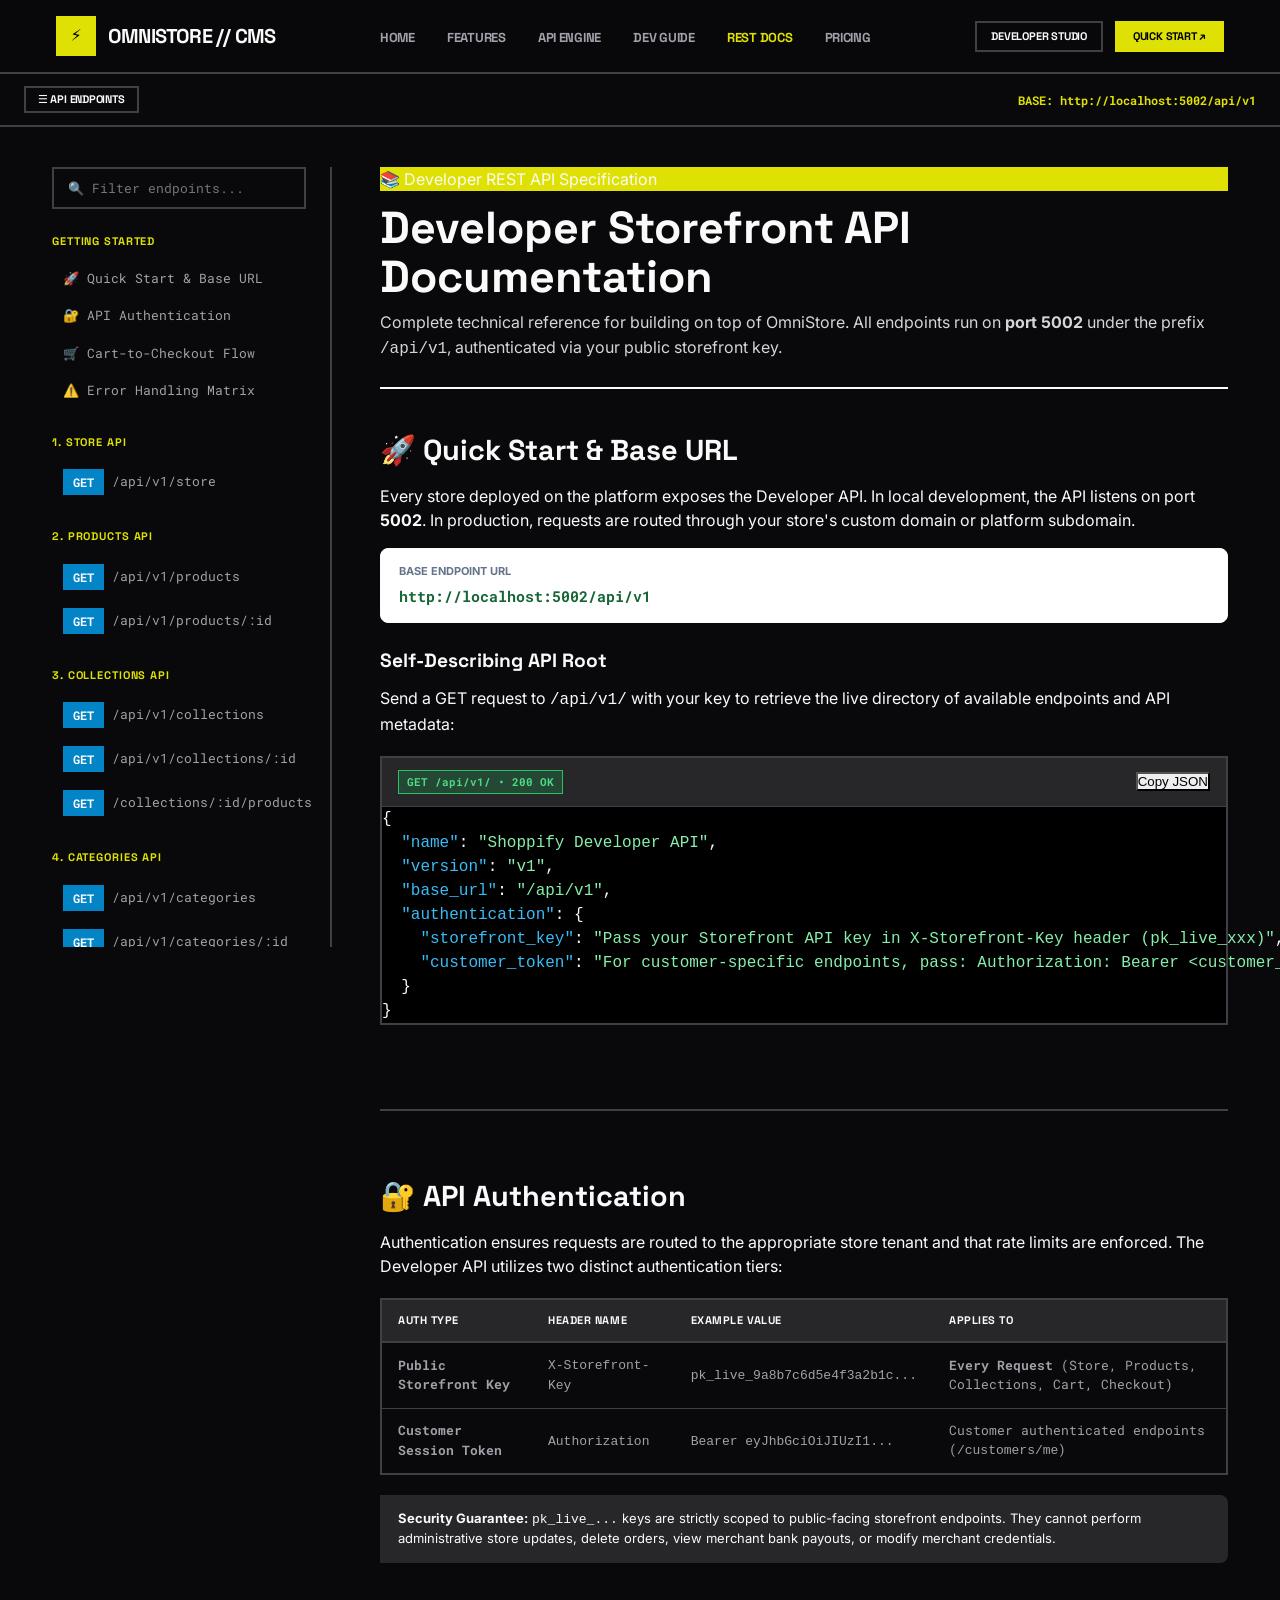
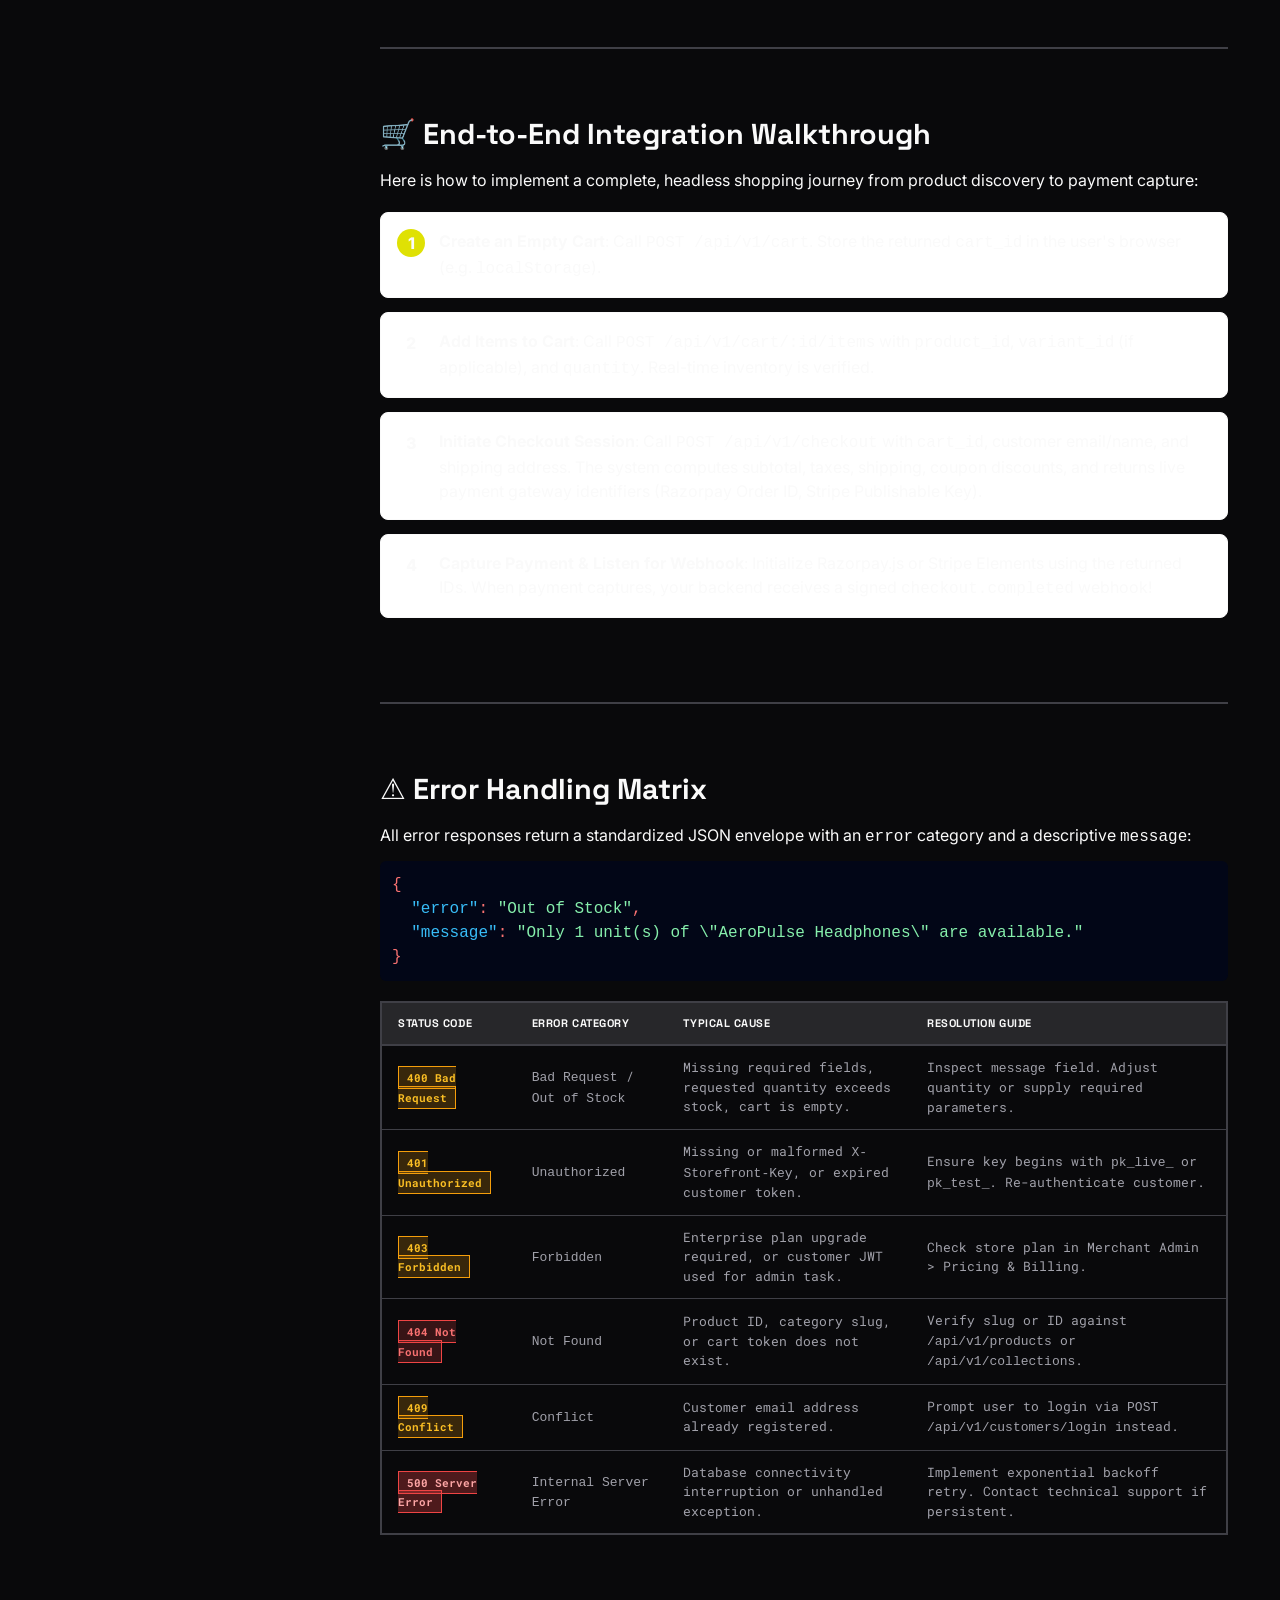
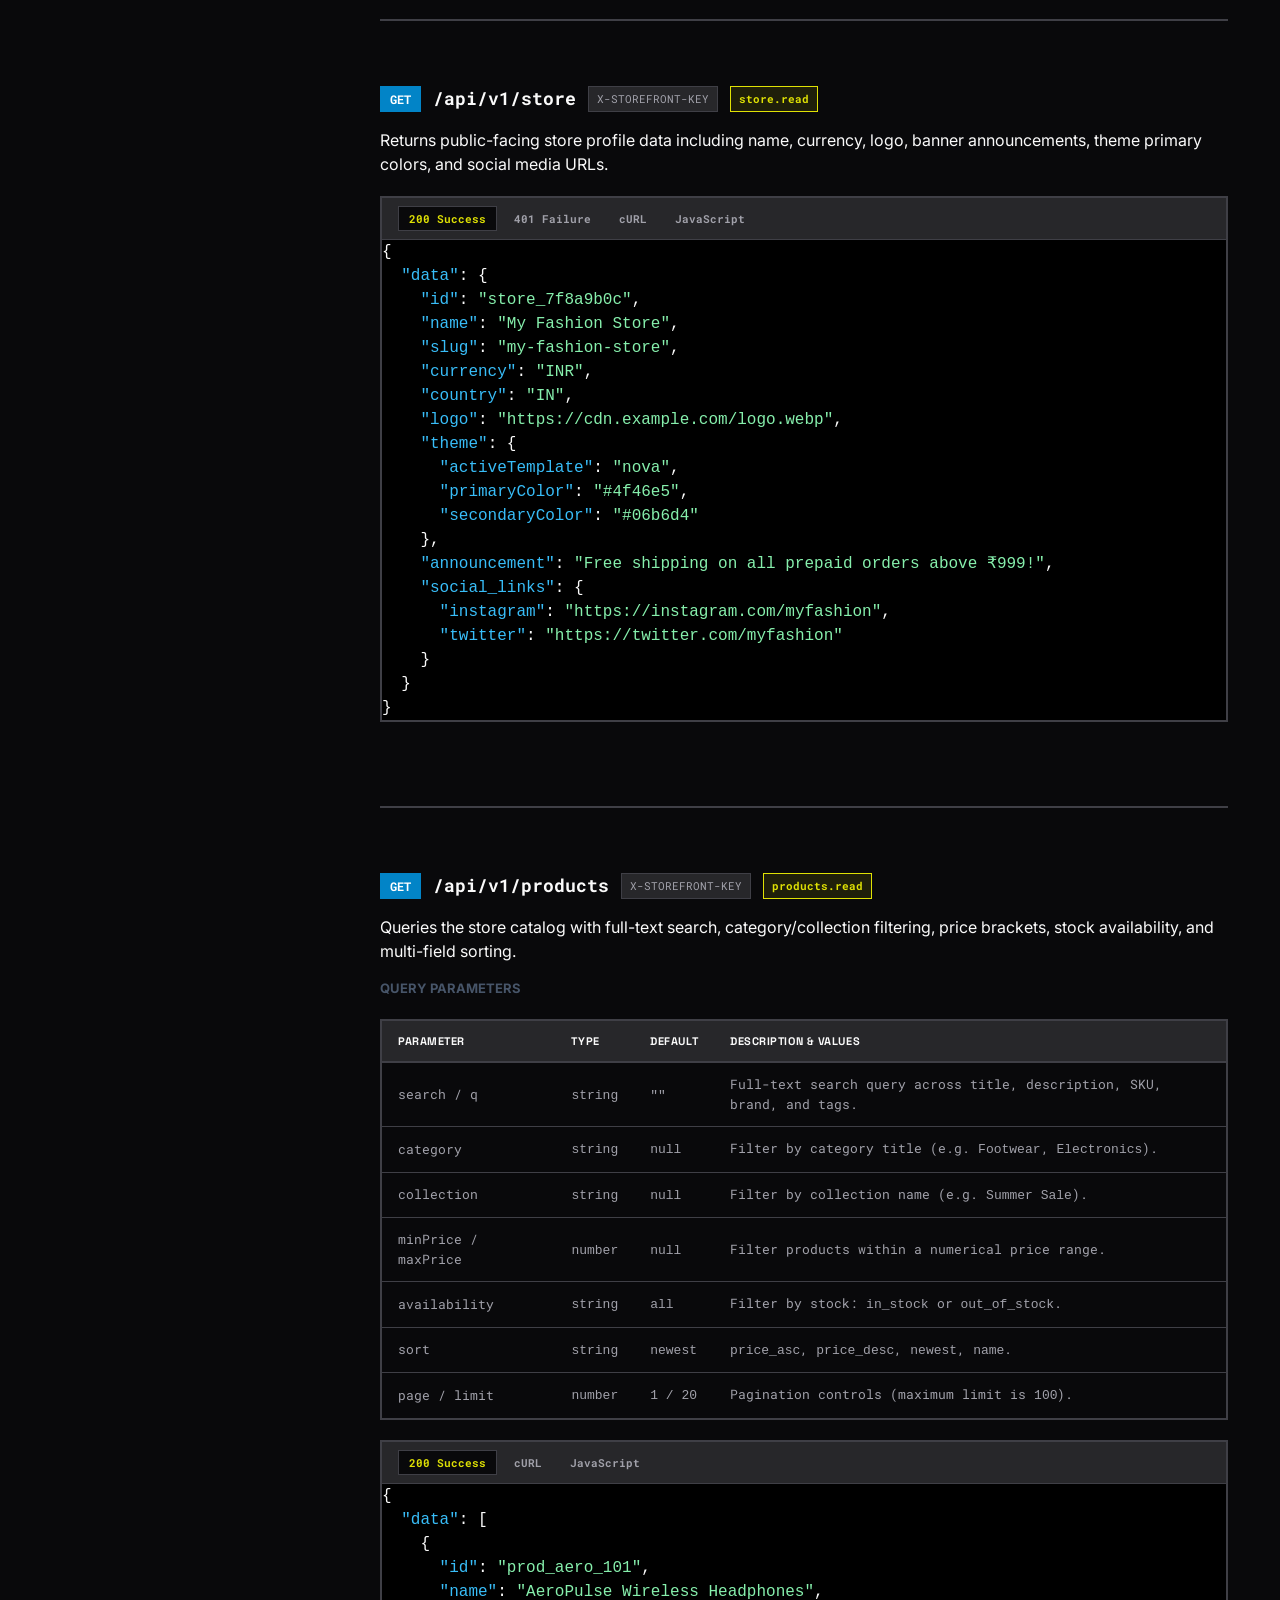
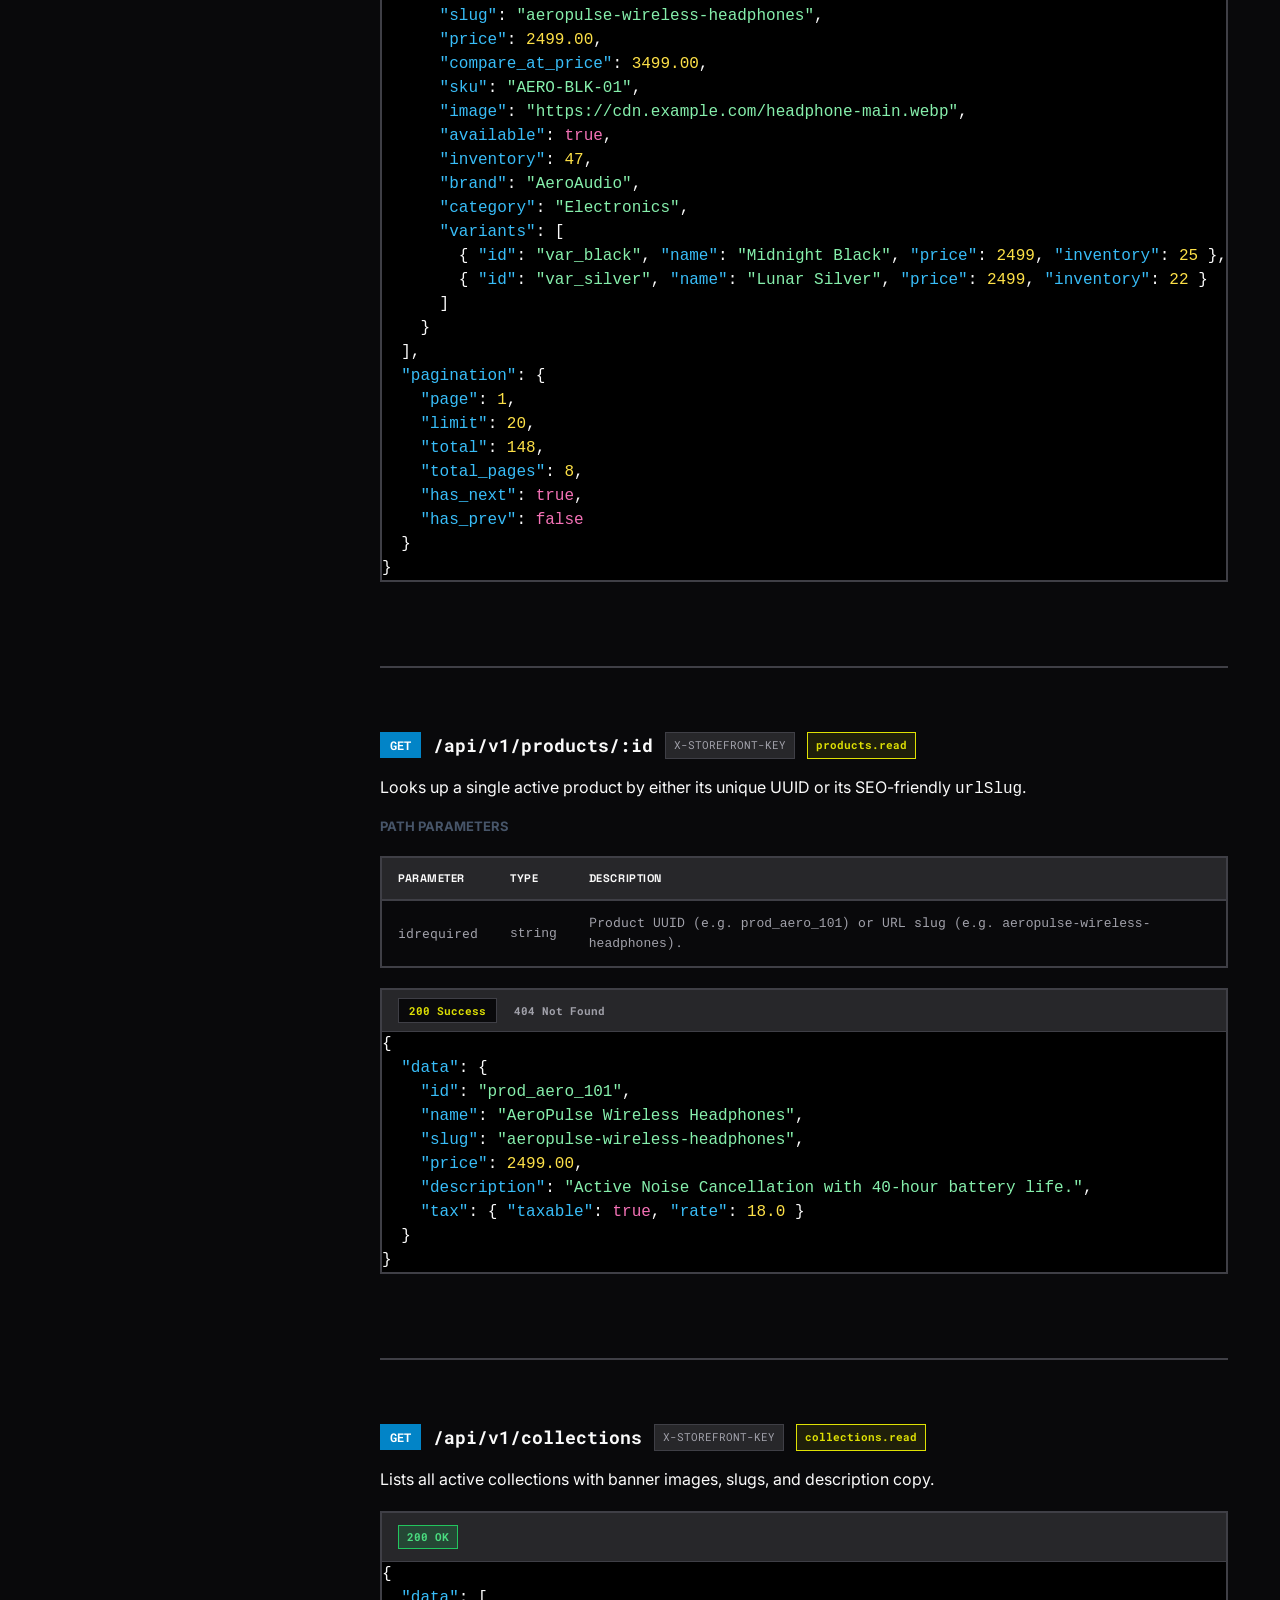
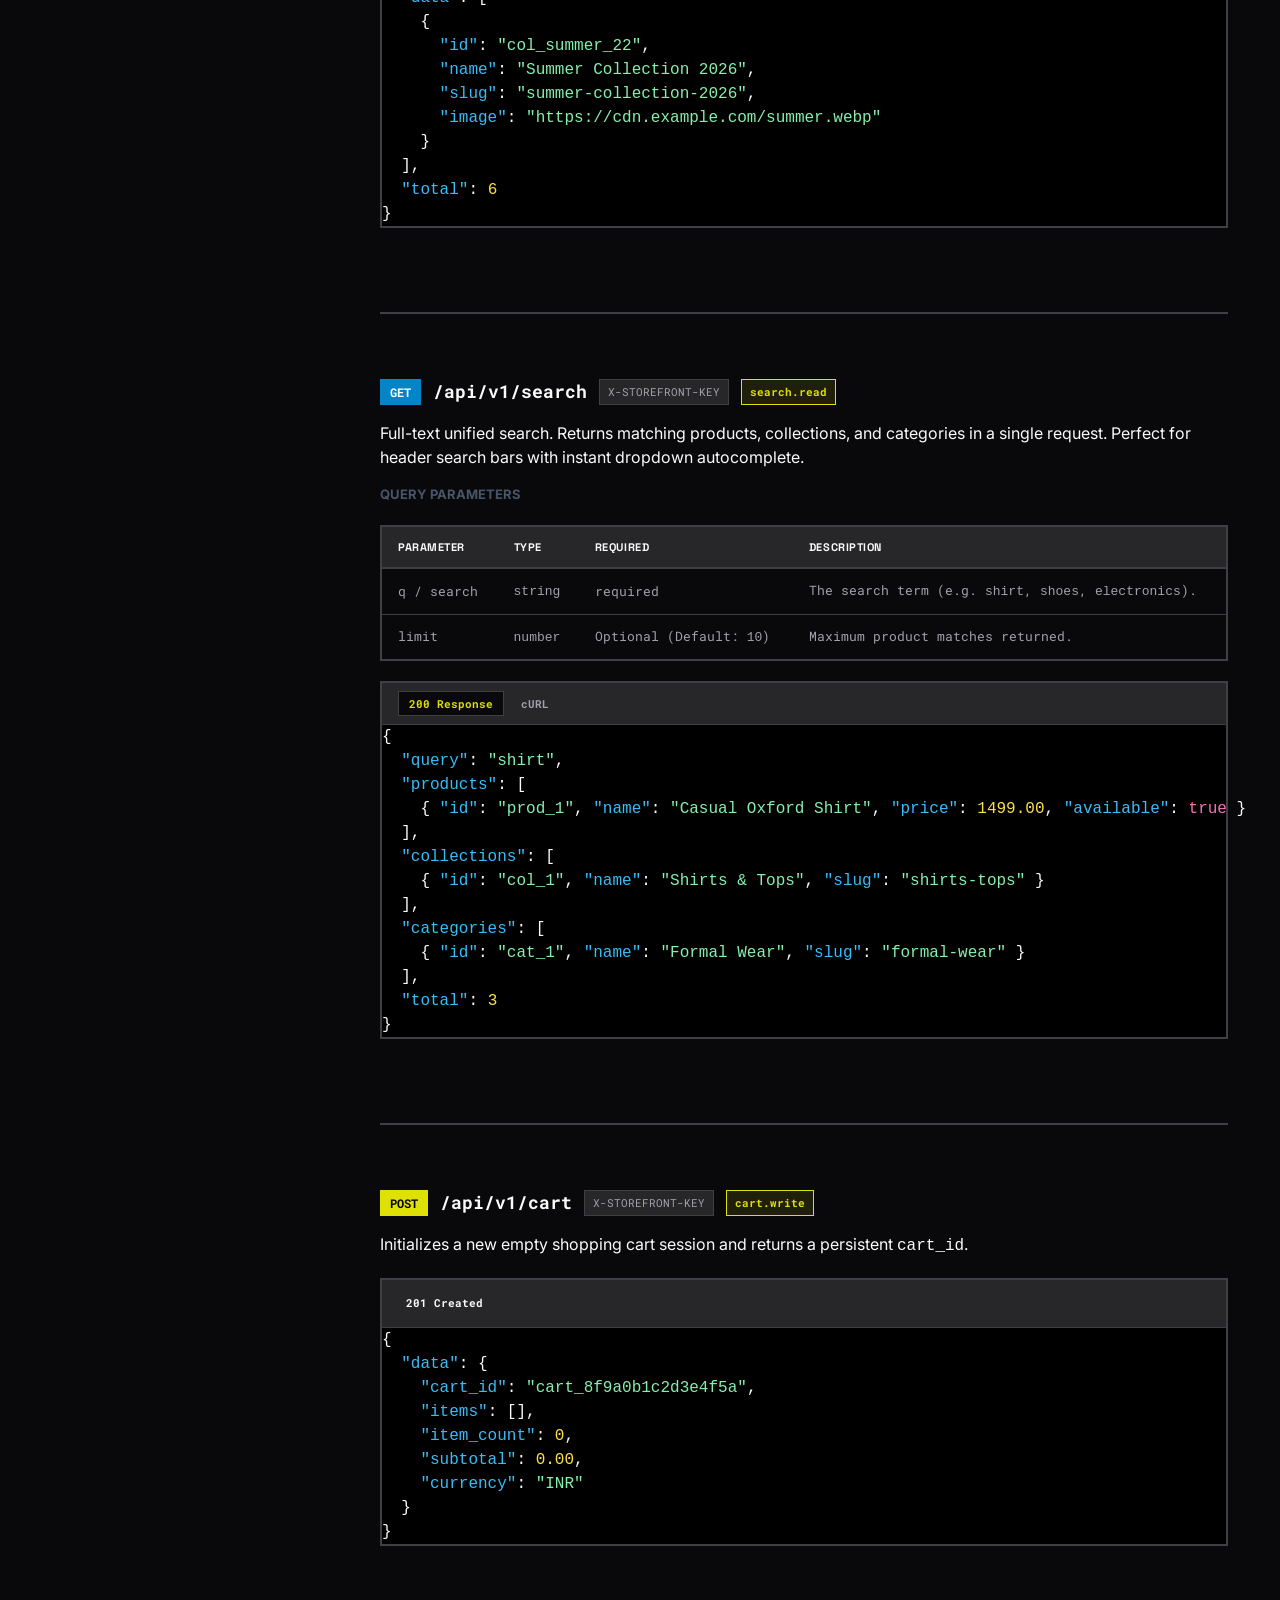
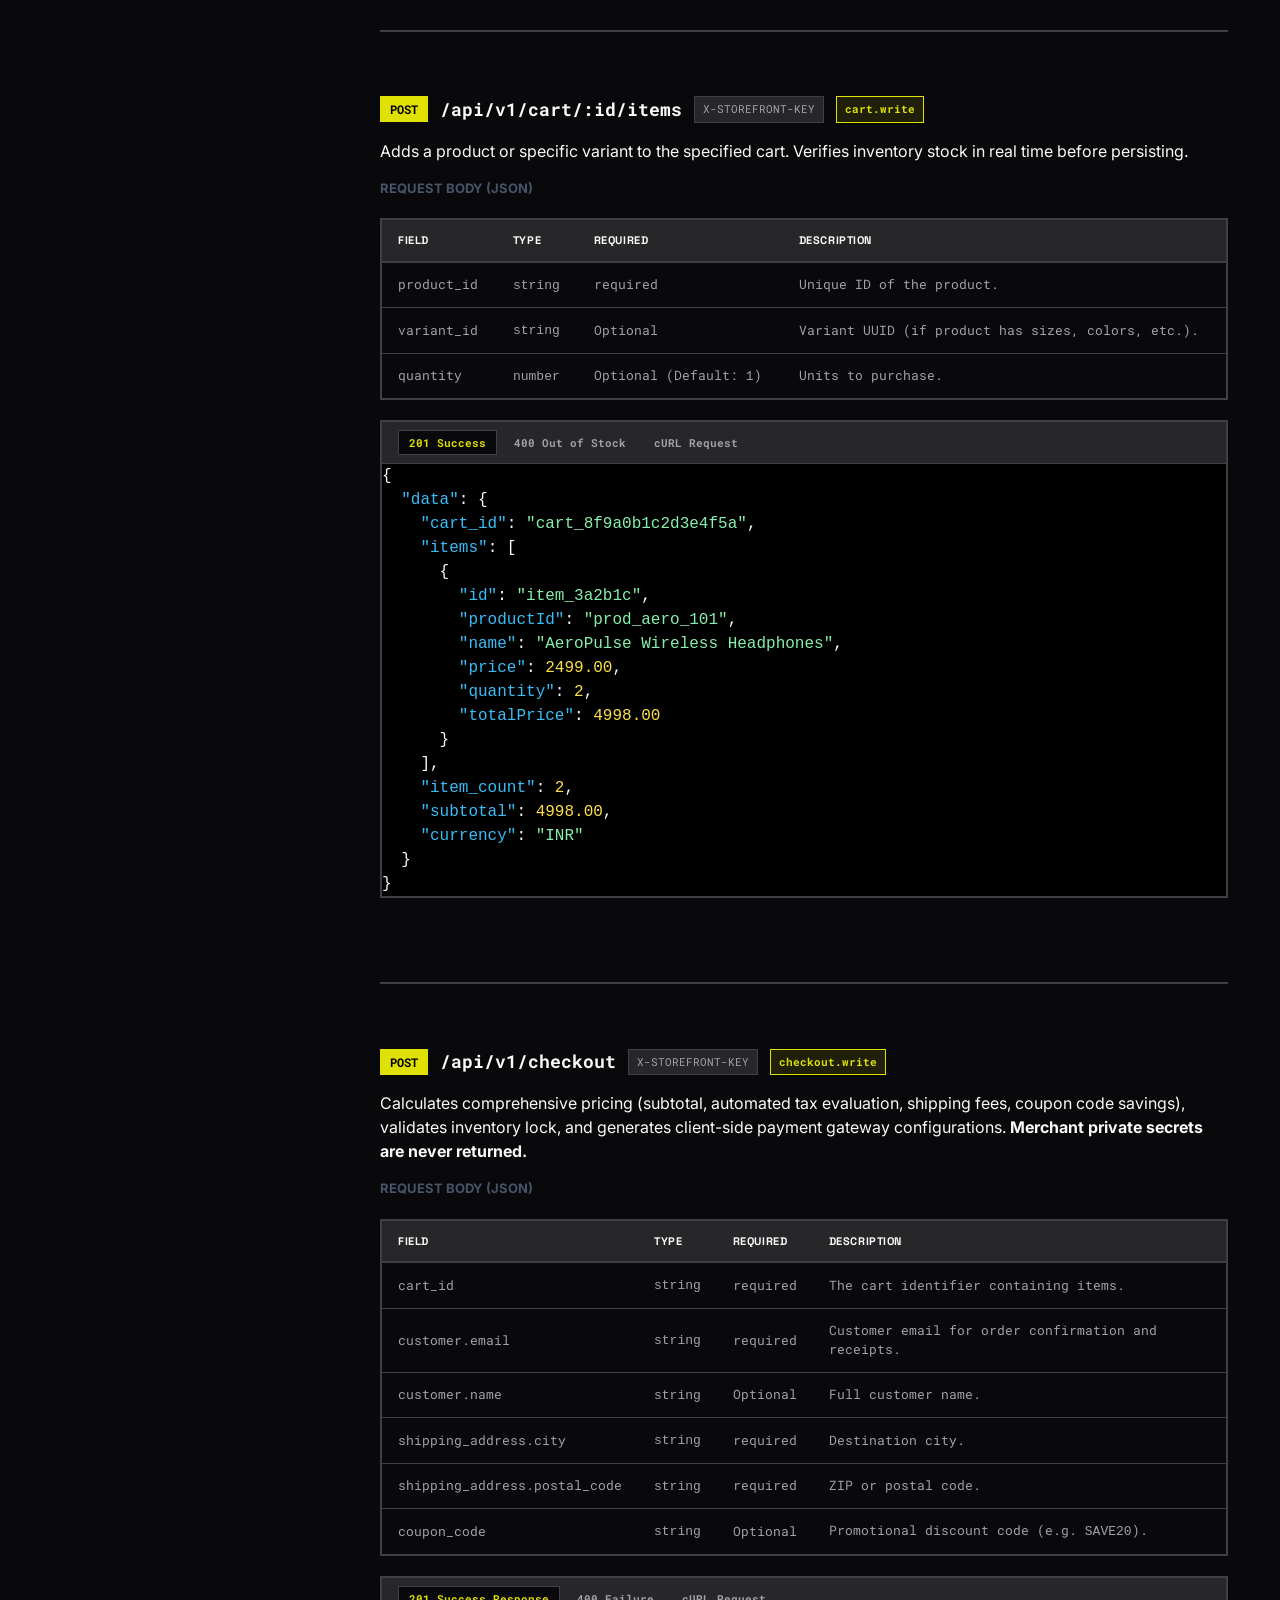
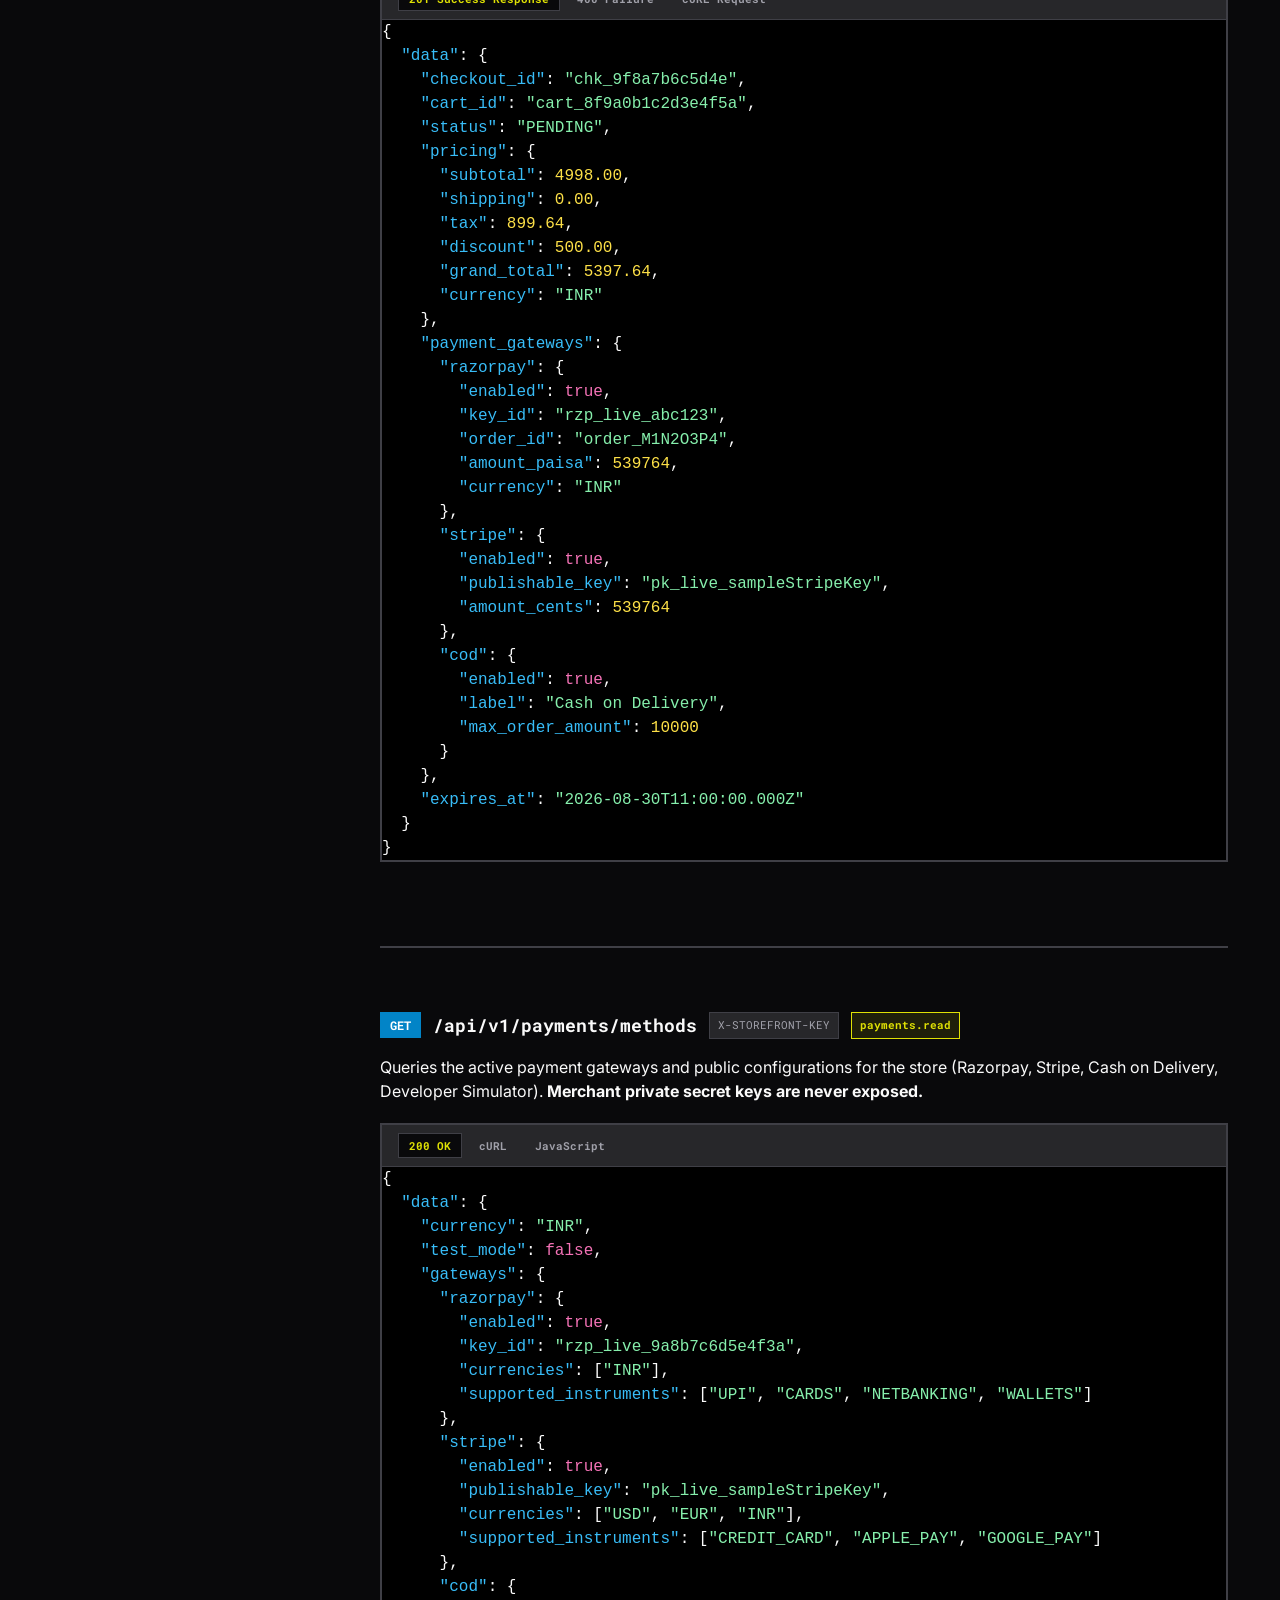
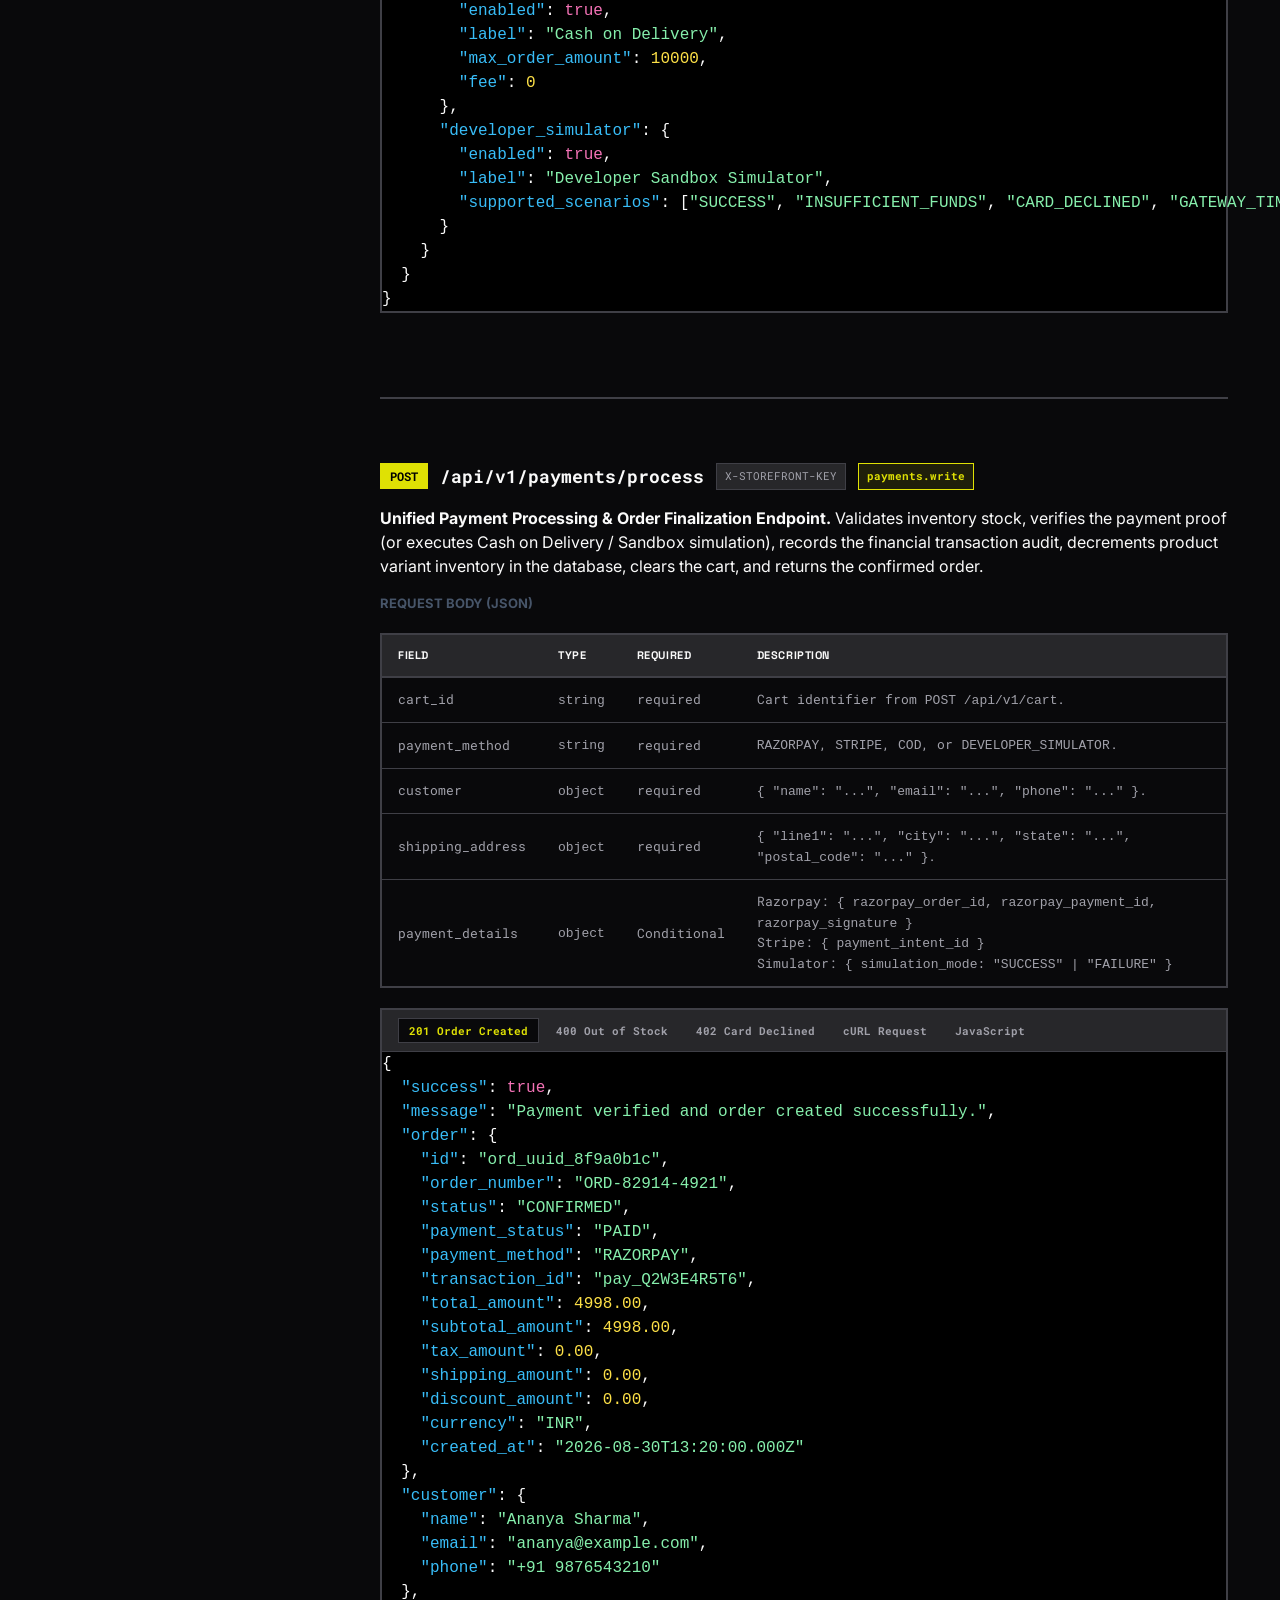
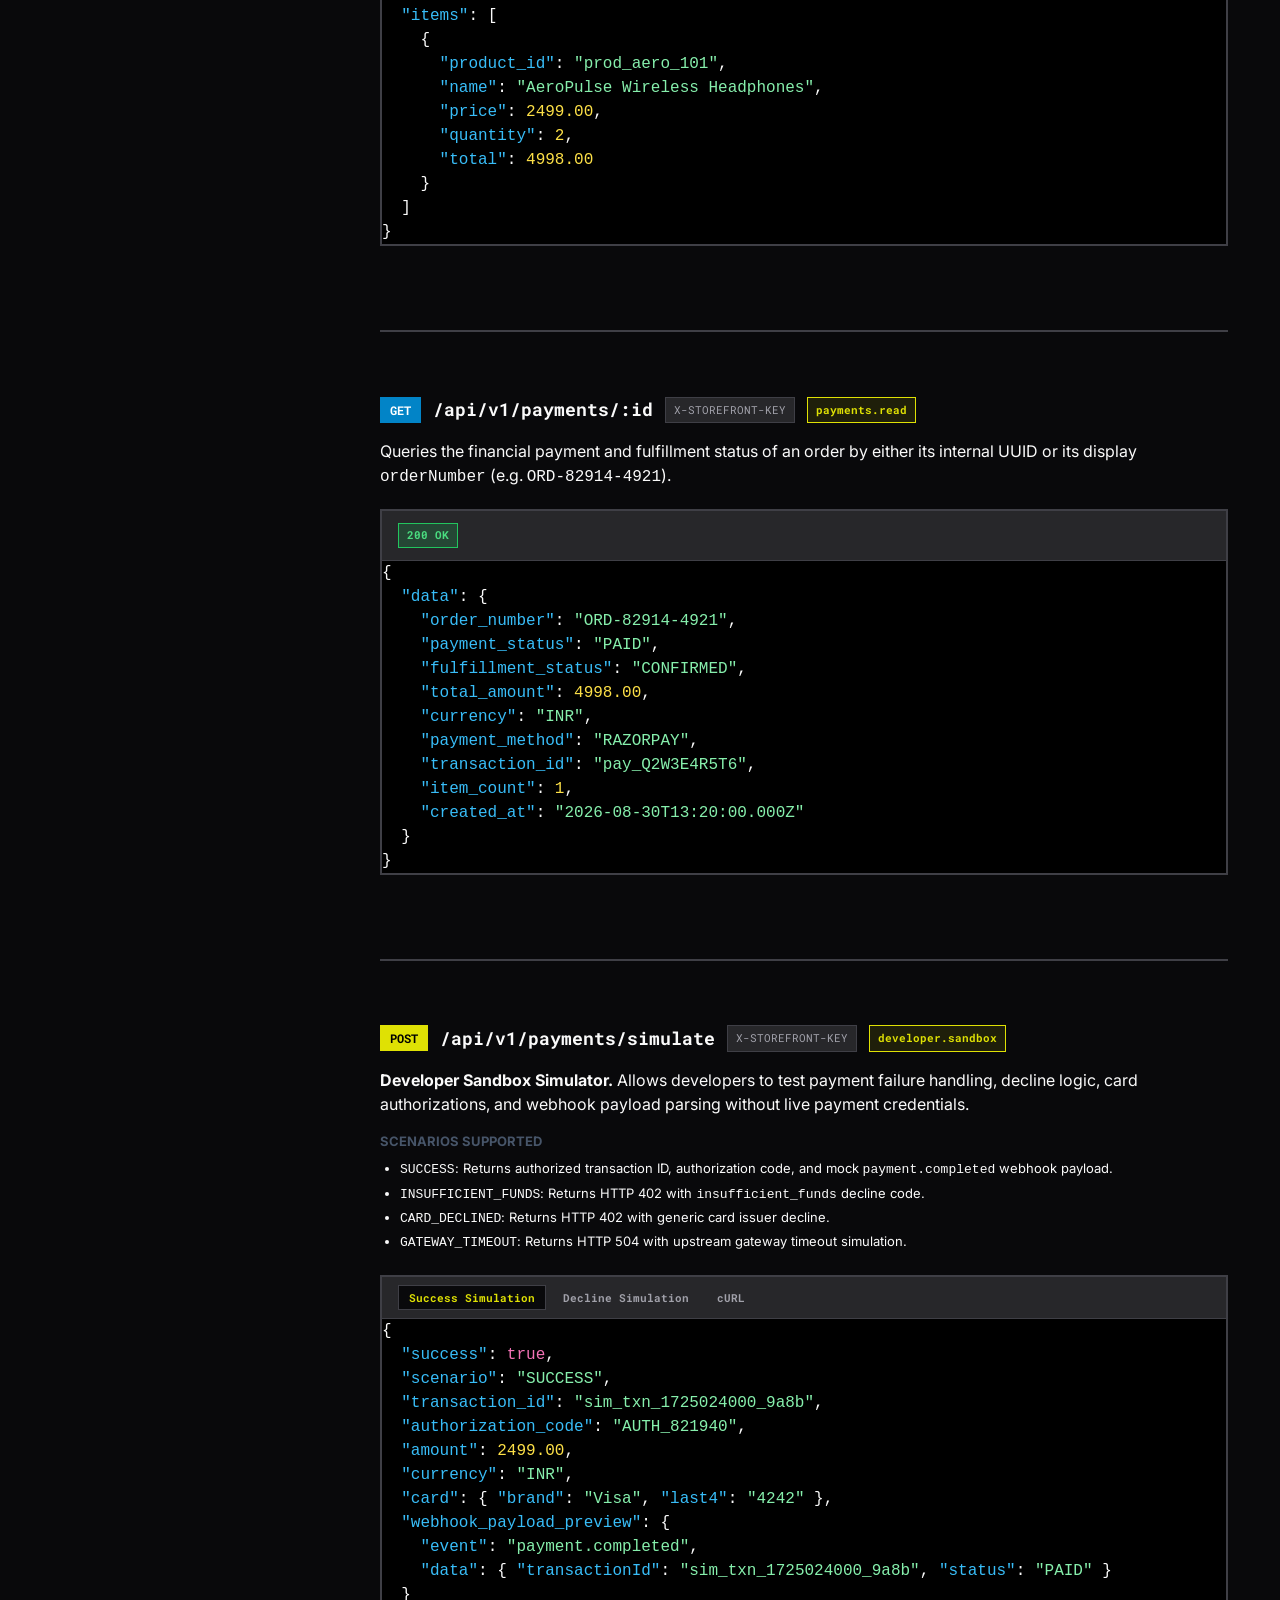
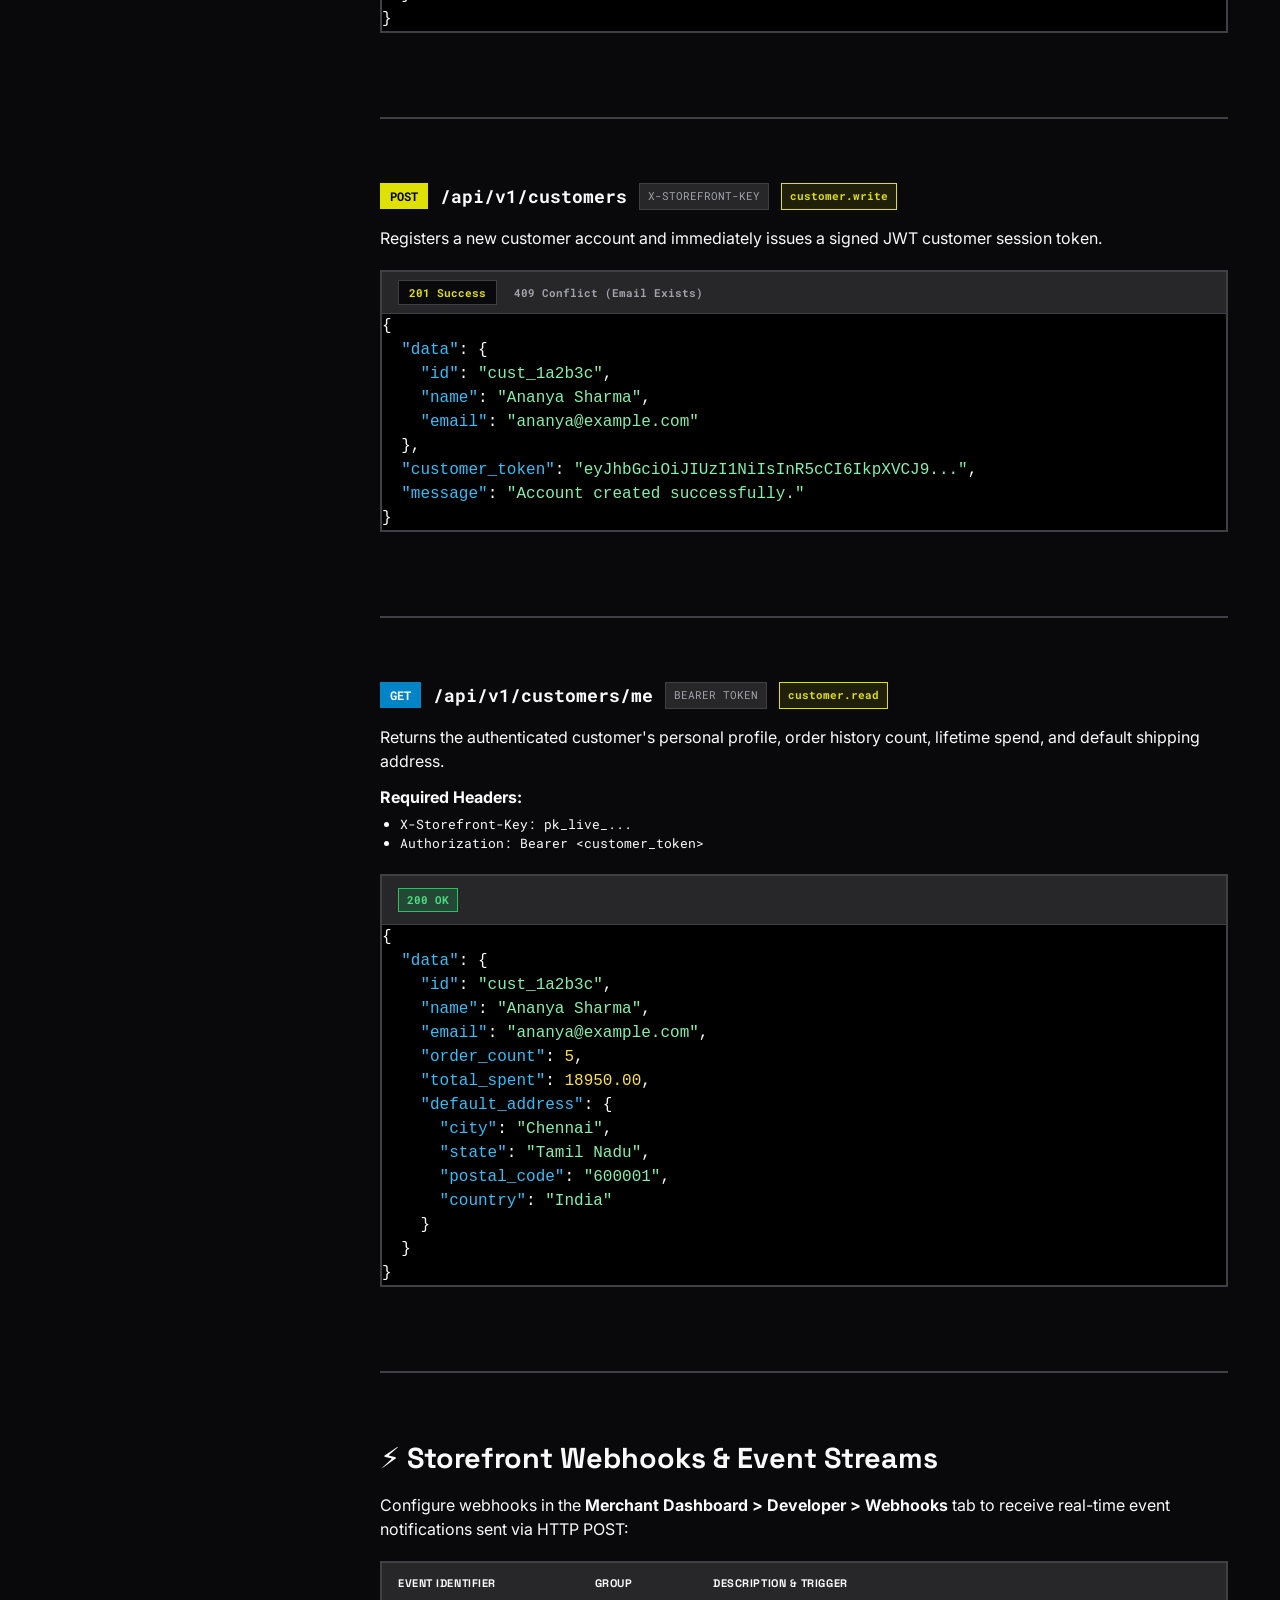
==== commit 70e78324: "refactor: remove API tier requirement notice from docs page" ====
--- a/docs.html
+++ b/docs.html
@@ -368,16 +368,6 @@
 
         <div style="background: var(--color-whisper-gray); border-left: 4px solid var(--color-terracotta); padding: 14px 18px; border-radius: 0 8px 8px 0; margin: 20px 0; font-size: 13px;">
           <strong>Security Guarantee:</strong> <code>pk_live_...</code> keys are strictly scoped to public-facing storefront endpoints. They cannot perform administrative store updates, delete orders, view merchant bank payouts, or modify merchant credentials.
-        </div>
-
-        <!-- API Tier Requirement Notice -->
-        <div style="background: rgba(99, 102, 241, 0.08); border: 1px solid rgba(99, 102, 241, 0.25); border-left: 4px solid #6366f1; padding: 16px 20px; border-radius: 0 8px 8px 0; margin: 20px 0; font-size: 13px; color: #1e1b4b;">
-          <div style="display: flex; align-items: center; gap: 8px; font-weight: 800; font-size: 14px; margin-bottom: 4px;">
-            <span>💳 Plan Requirement: API Tier Add-on (1,000/month)</span>
-          </div>
-          <p style="margin: 0; line-height: 1.6;">
-            The <strong>API Tier (1,000/month)</strong> is an independent add-on dedicated strictly to Developer API access. Subscribing to it unlocks the complete Developer Storefront API (<code>/api/v1/*</code>), API key creation, and Webhooks <strong>without altering your current base tier</strong> (e.g. your store remains on Free Starter, Basic, or Growth). Stores without the API Tier add-on receive HTTP <code>403 Forbidden</code> with code <code>API_TIER_REQUIRED</code>. You can activate the API Tier anytime in <strong>Dashboard → Billing</strong>.
-          </p>
         </div>
       </section>
 
